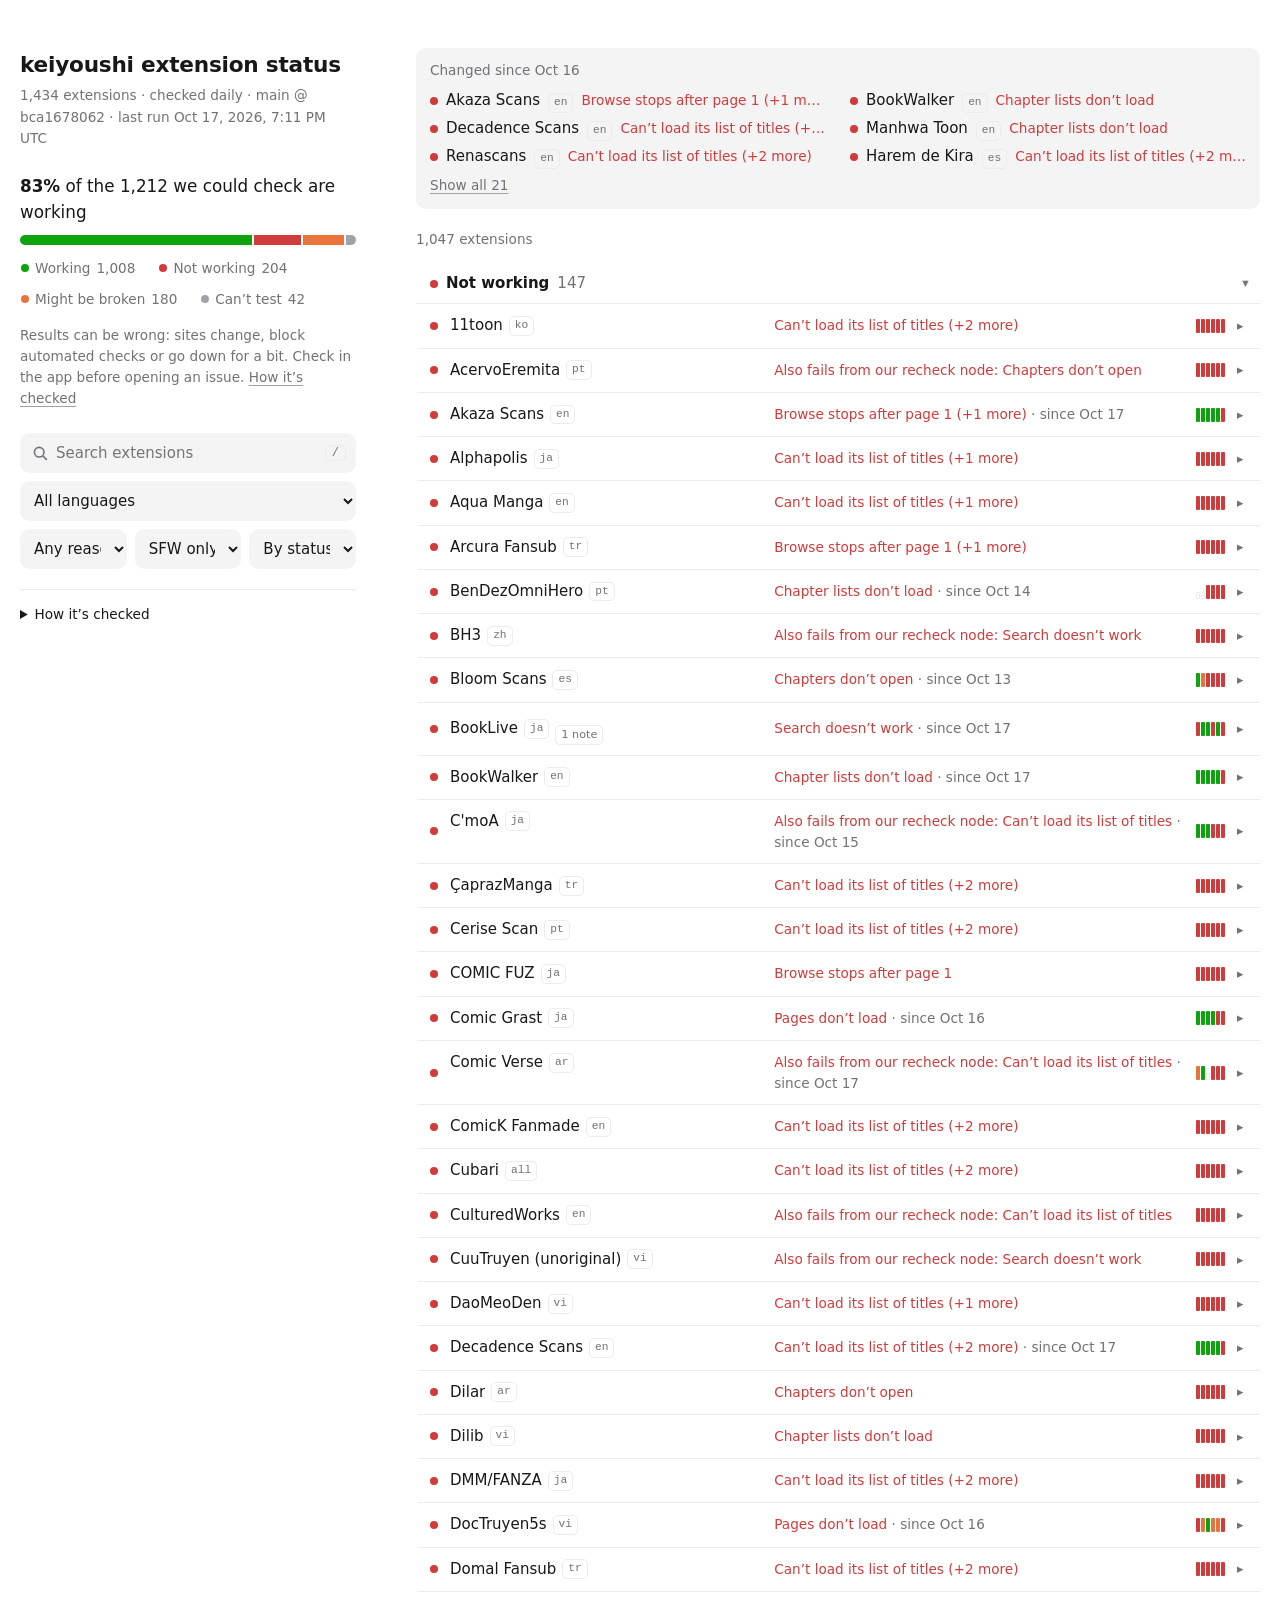
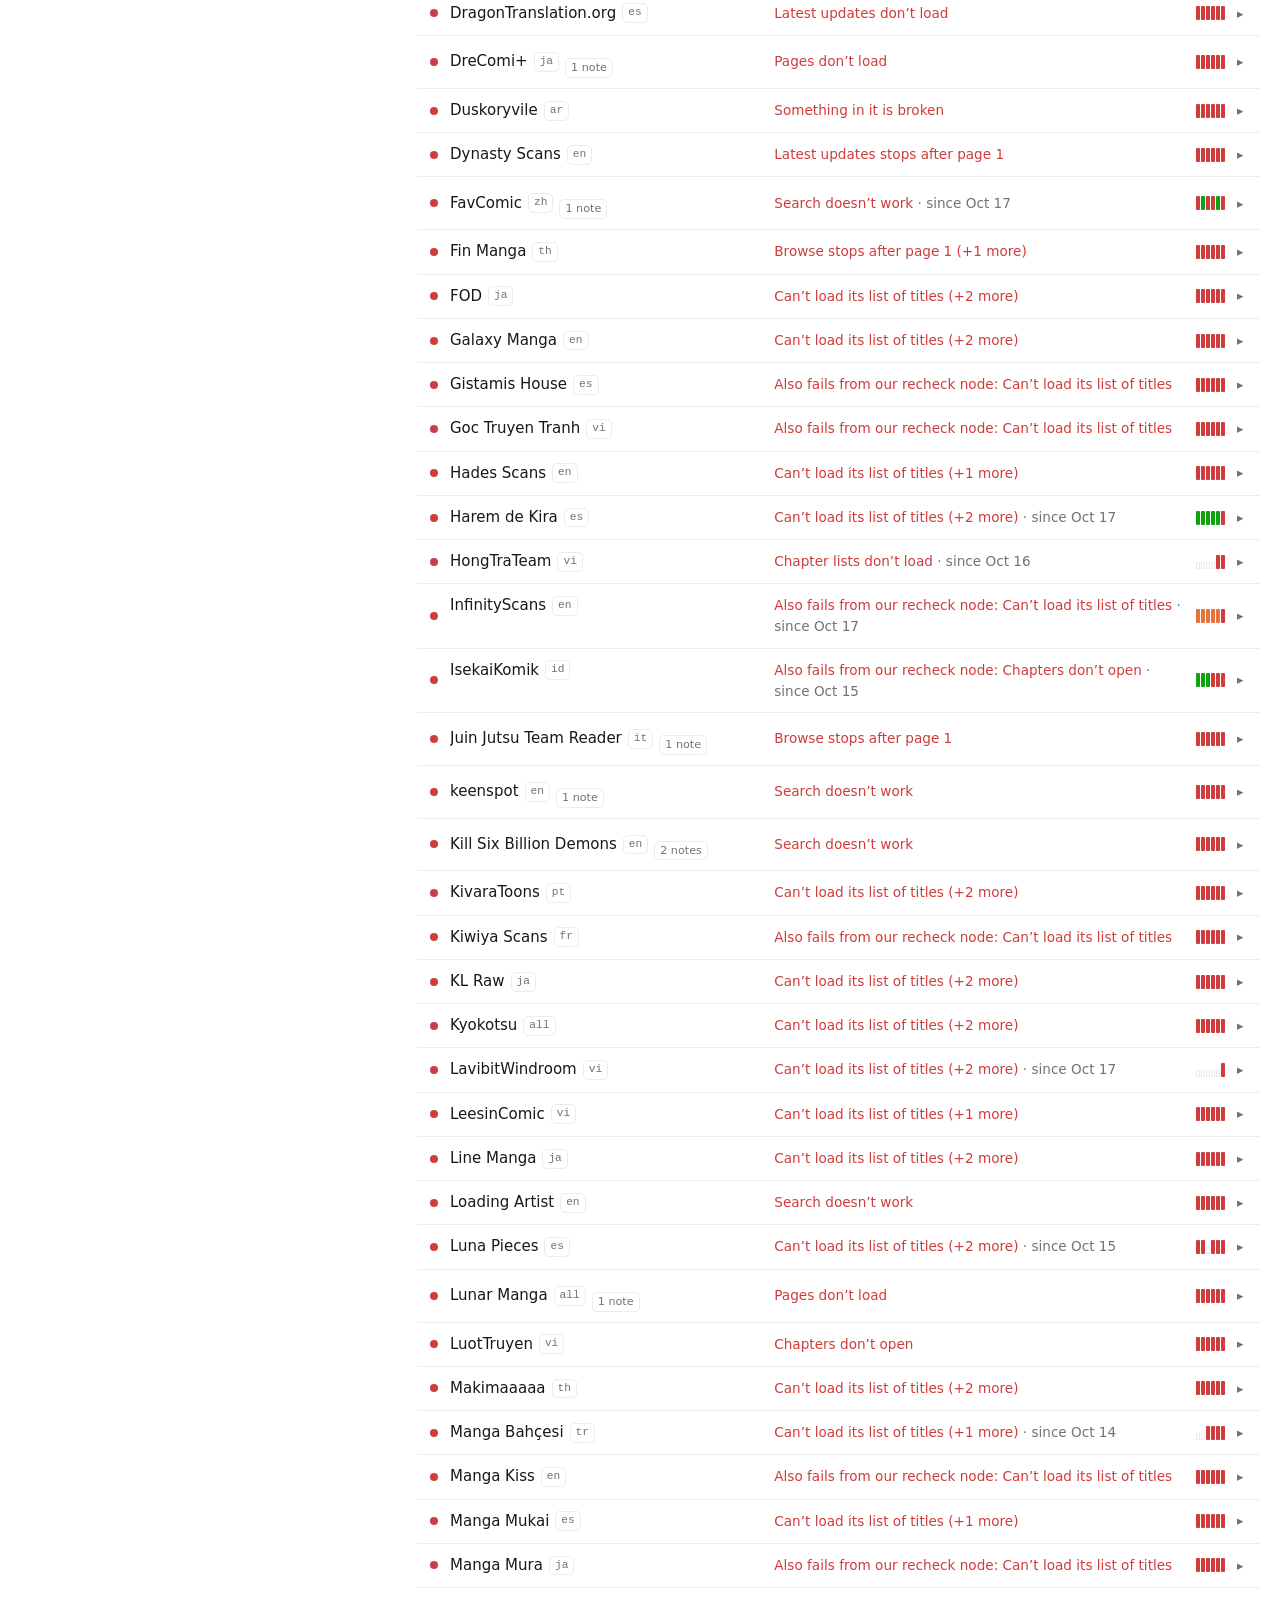
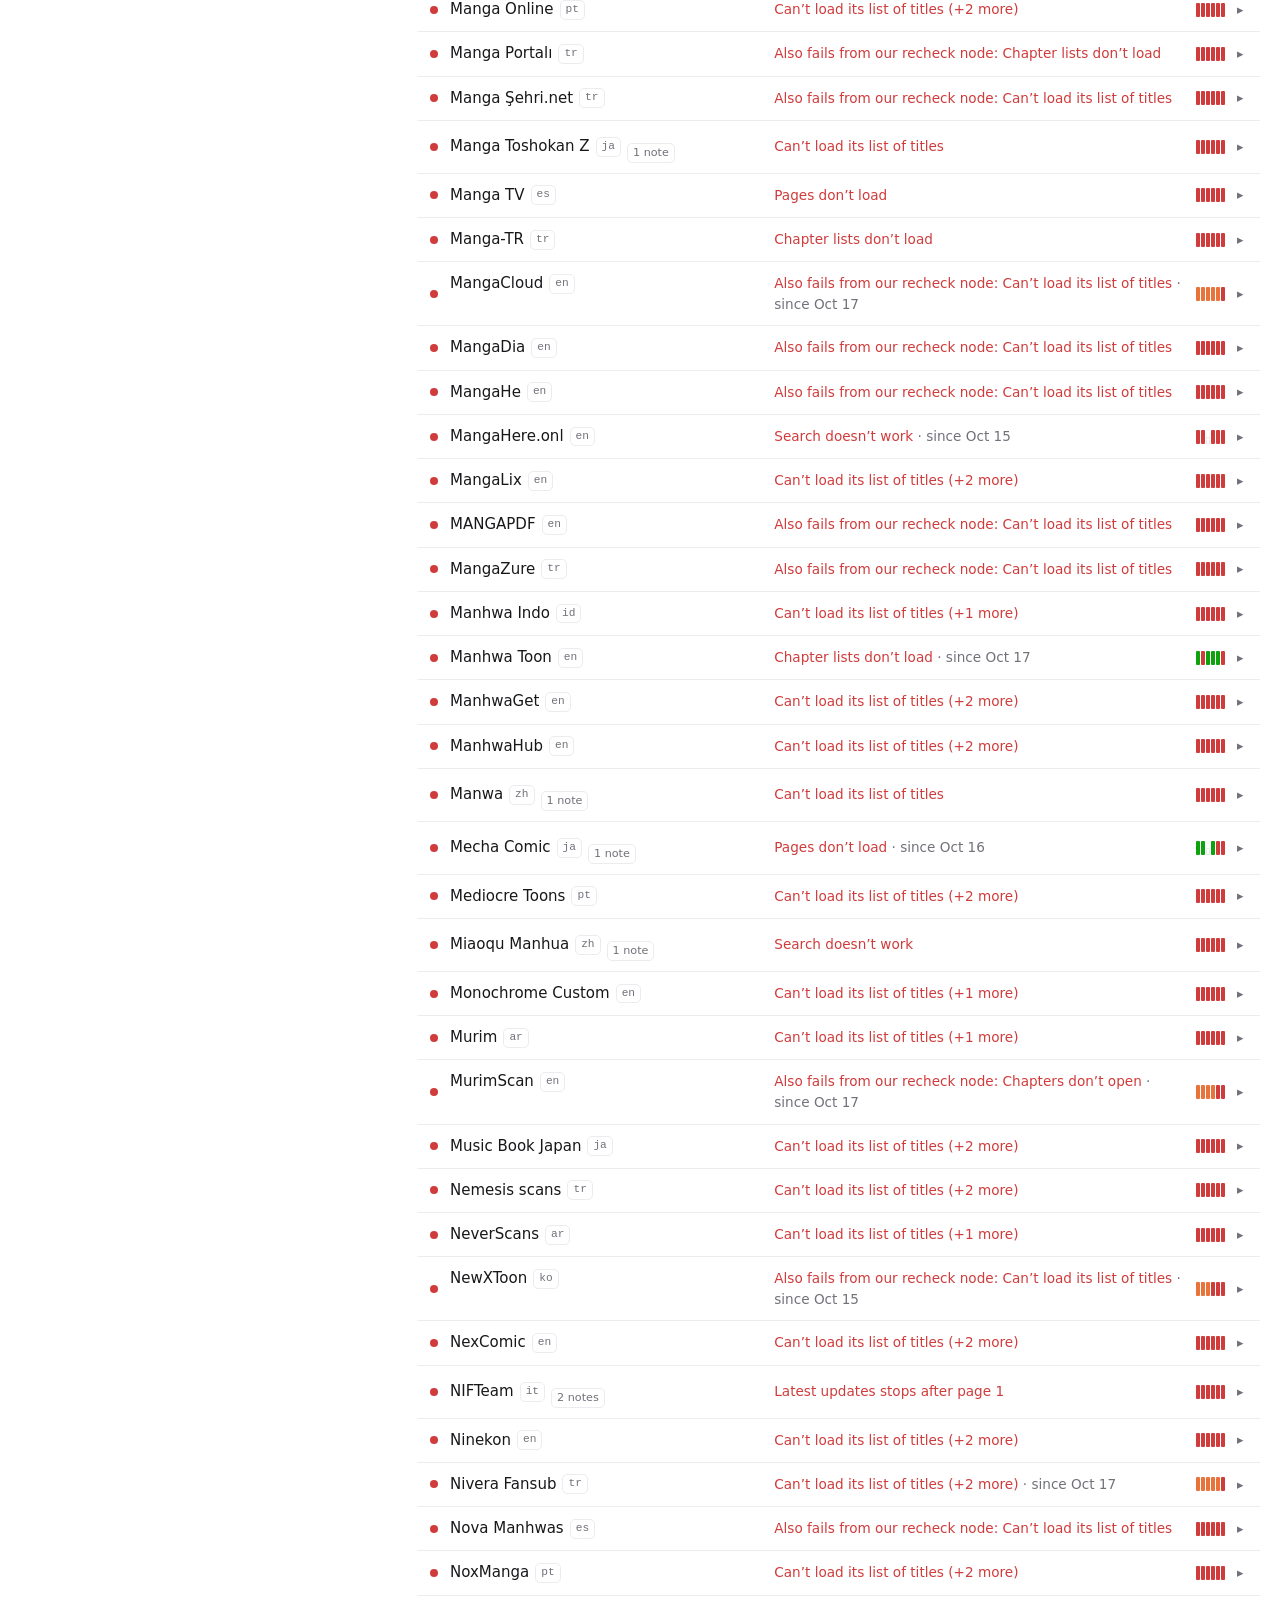
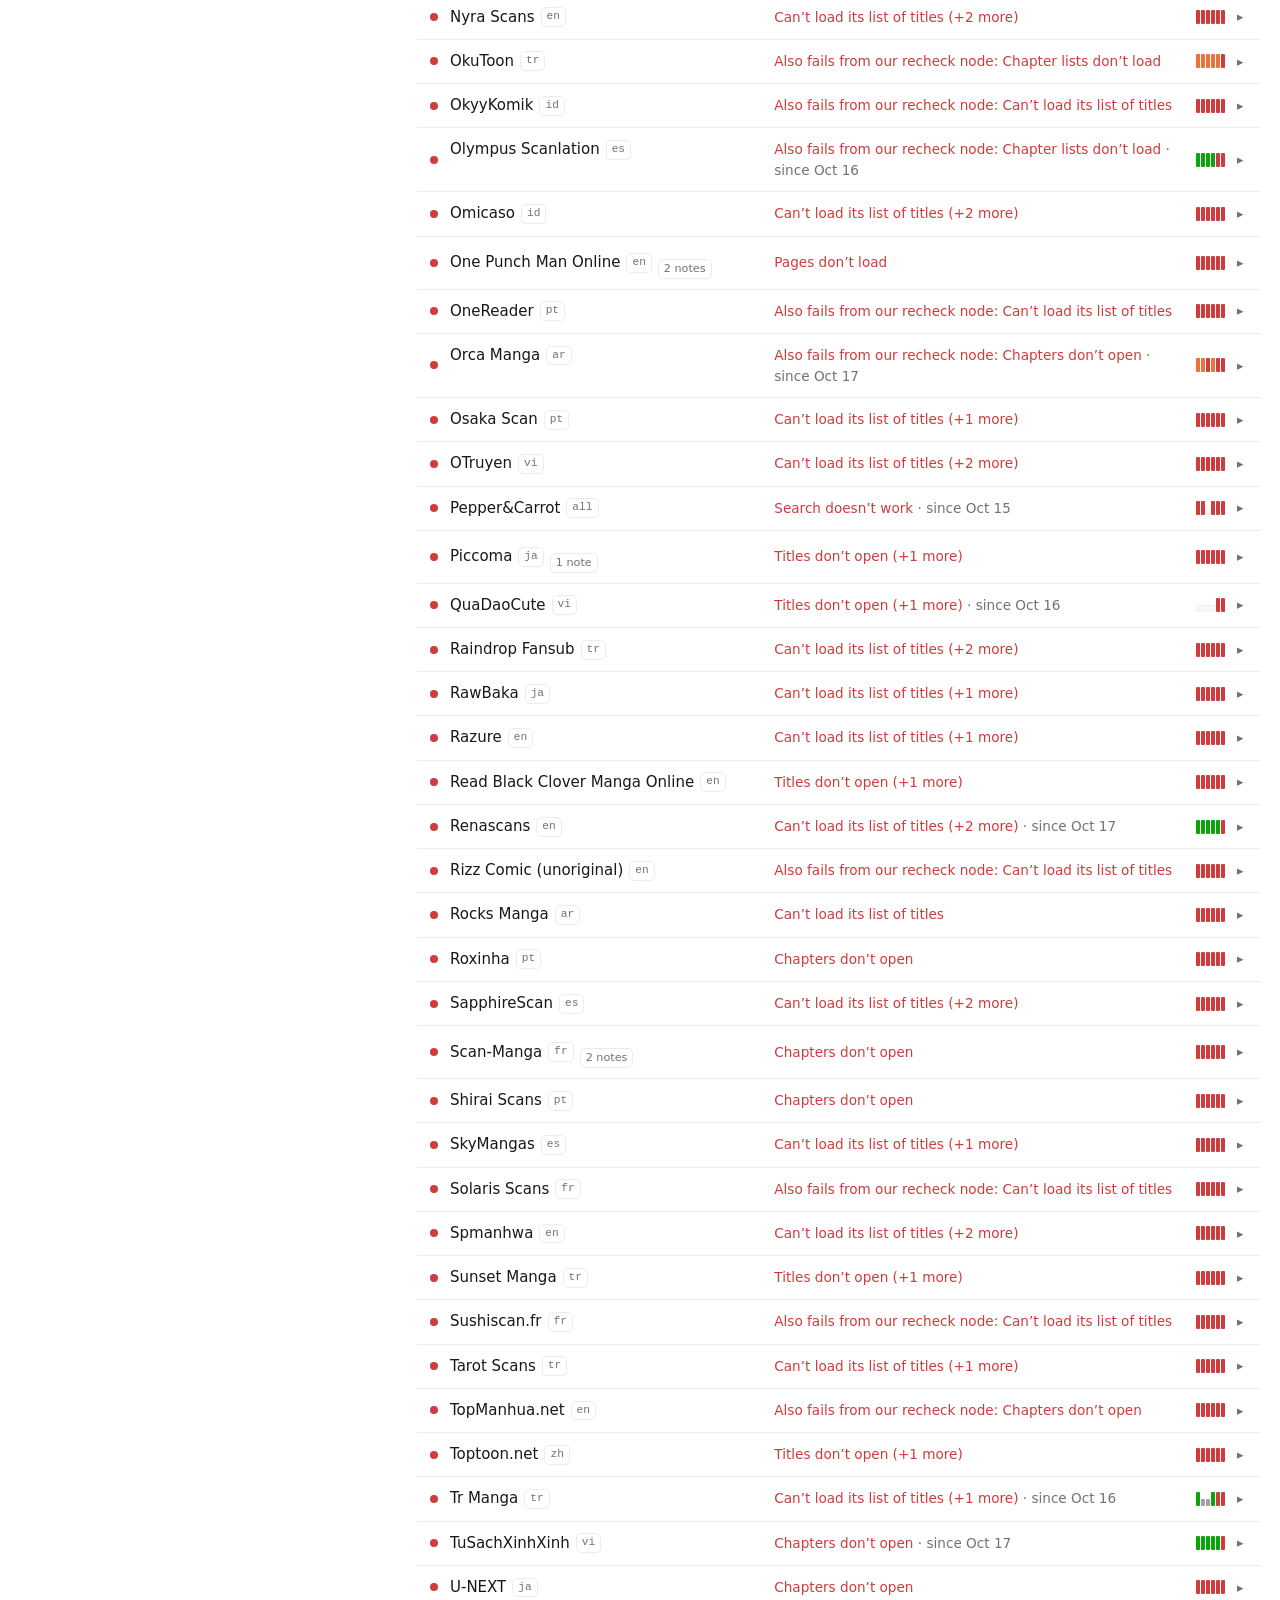
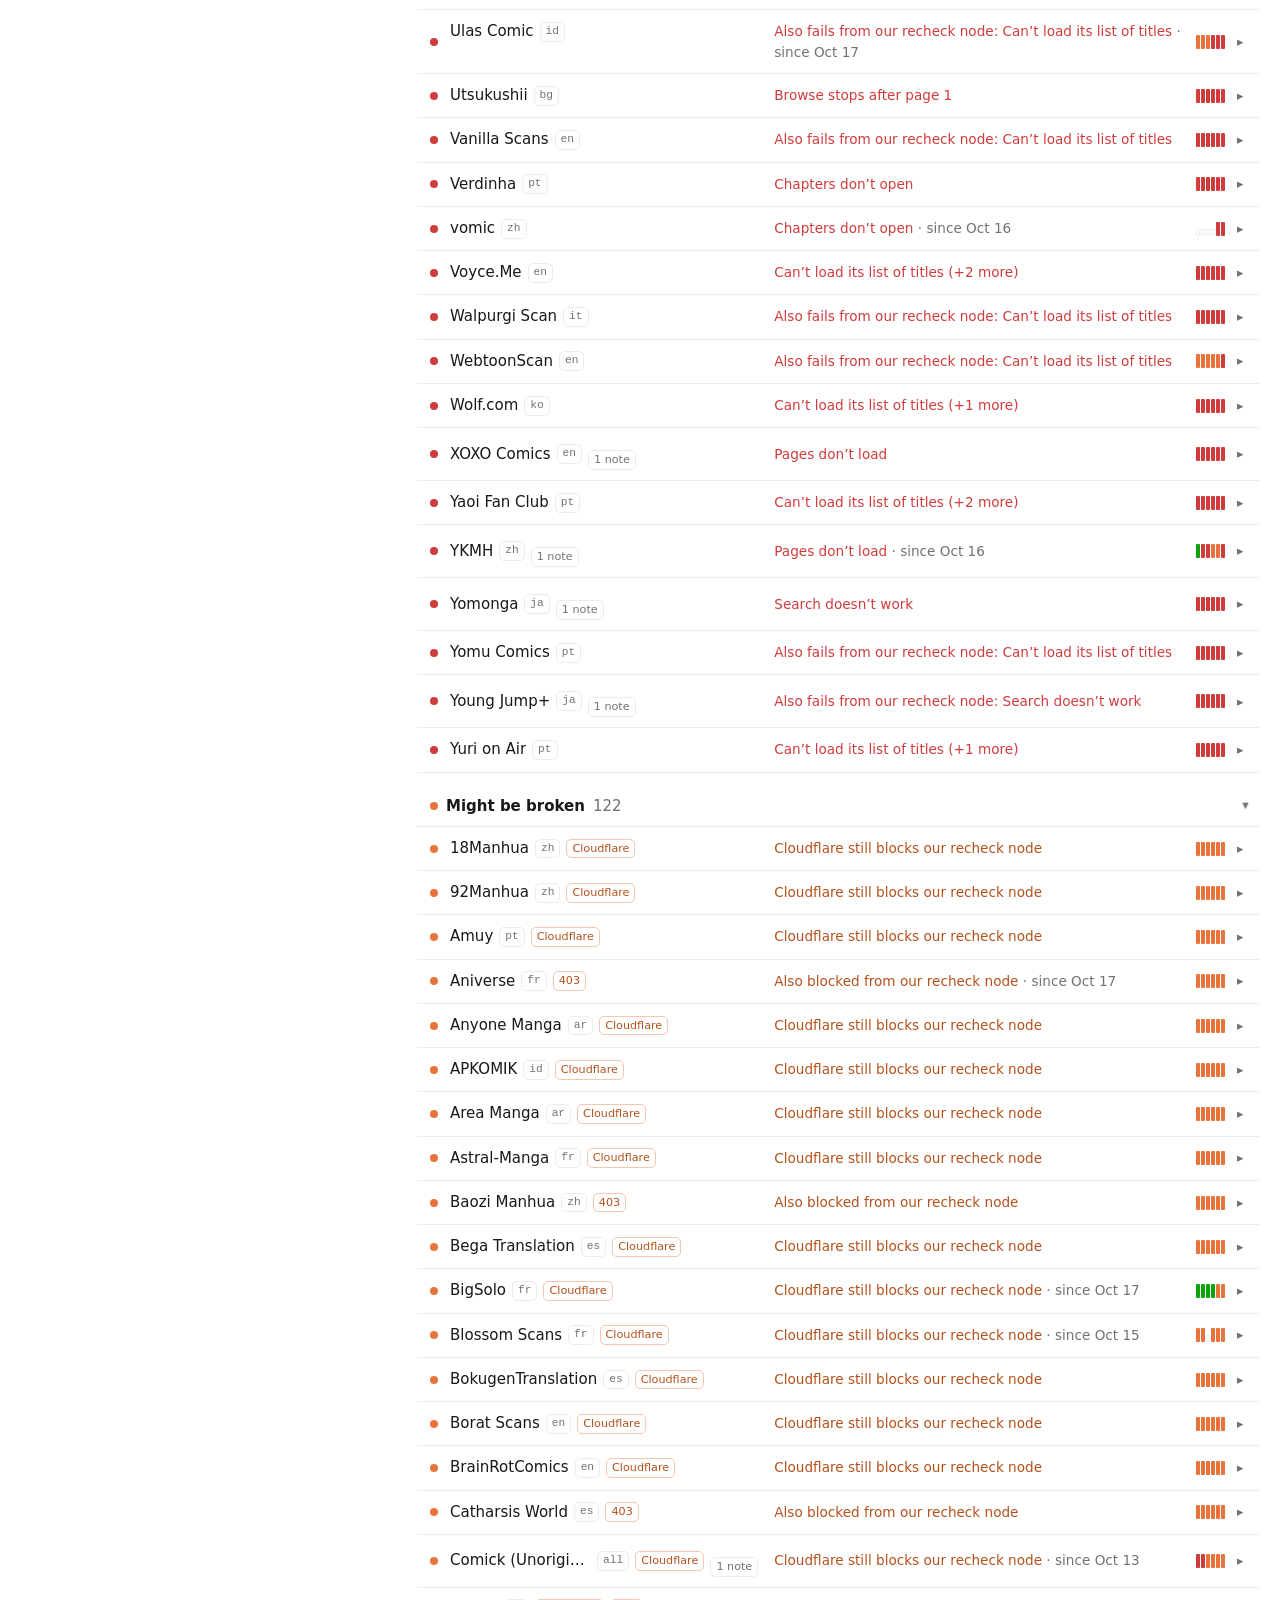
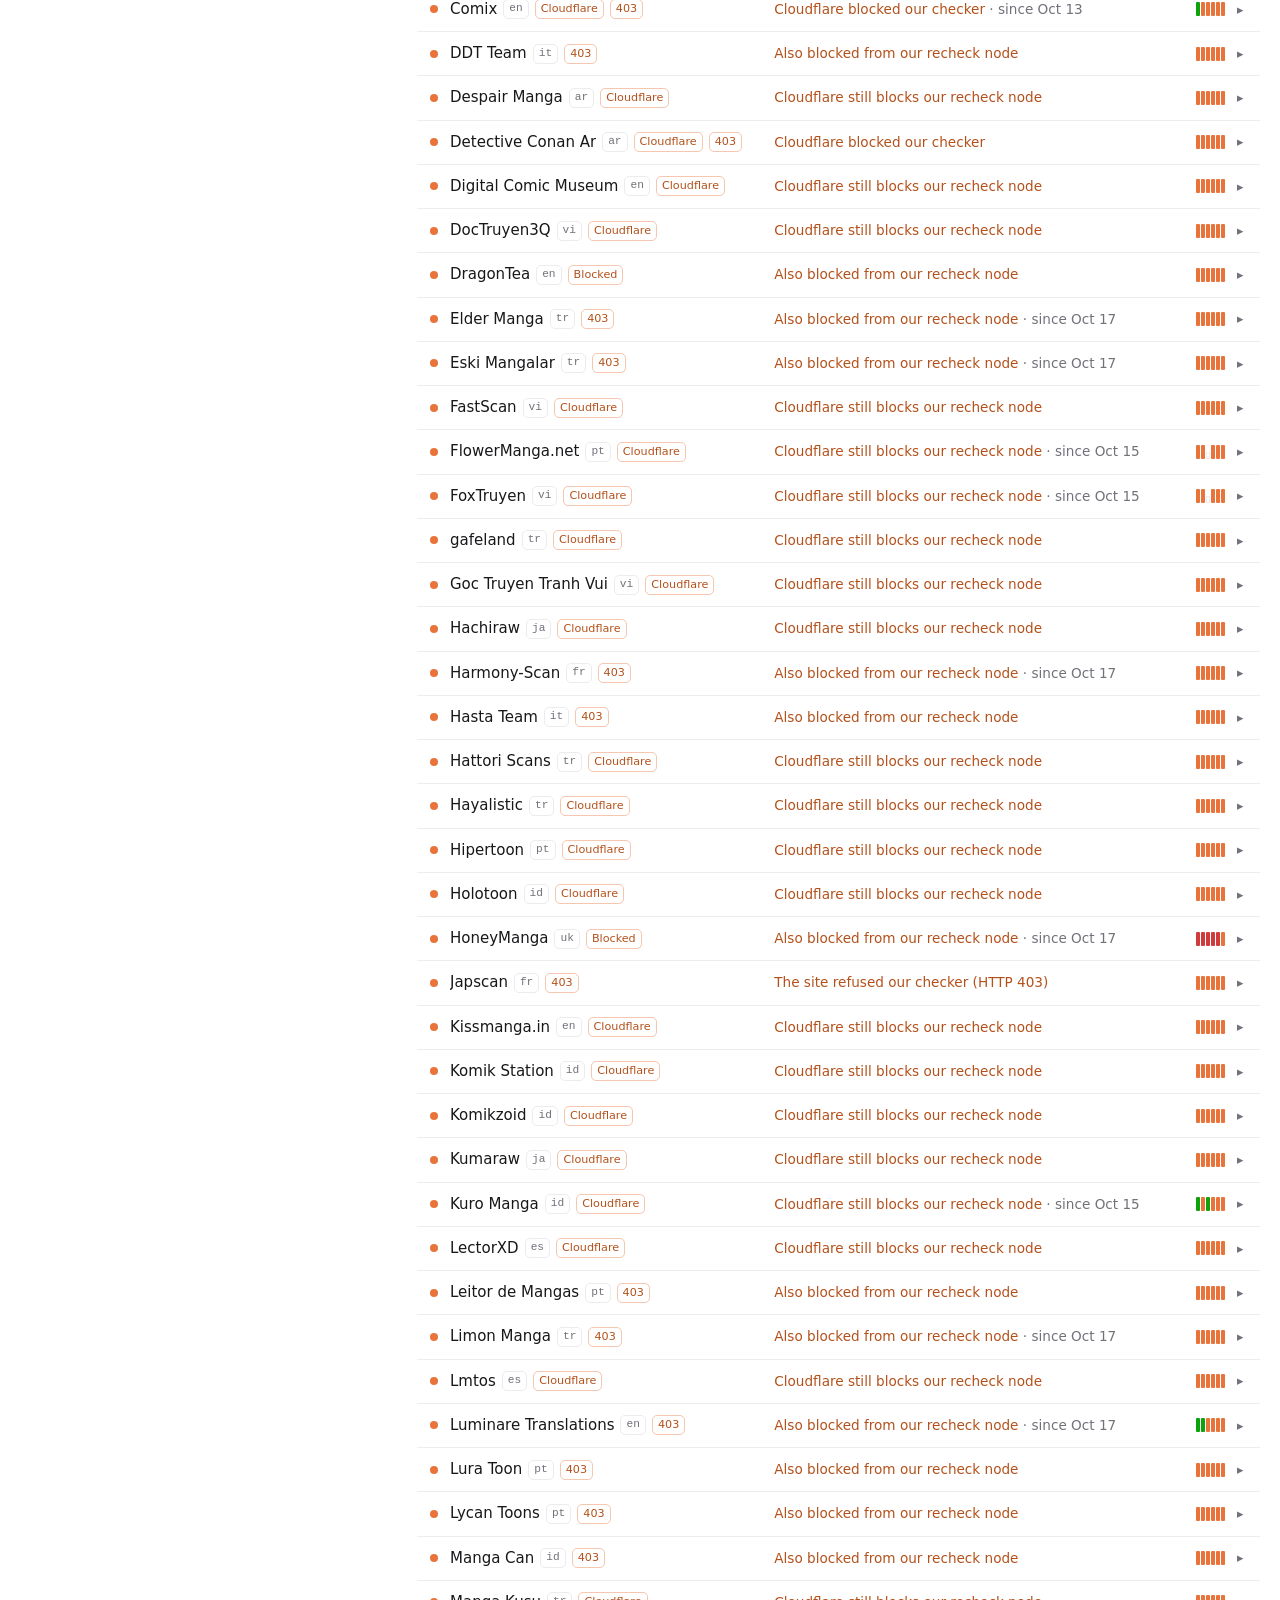
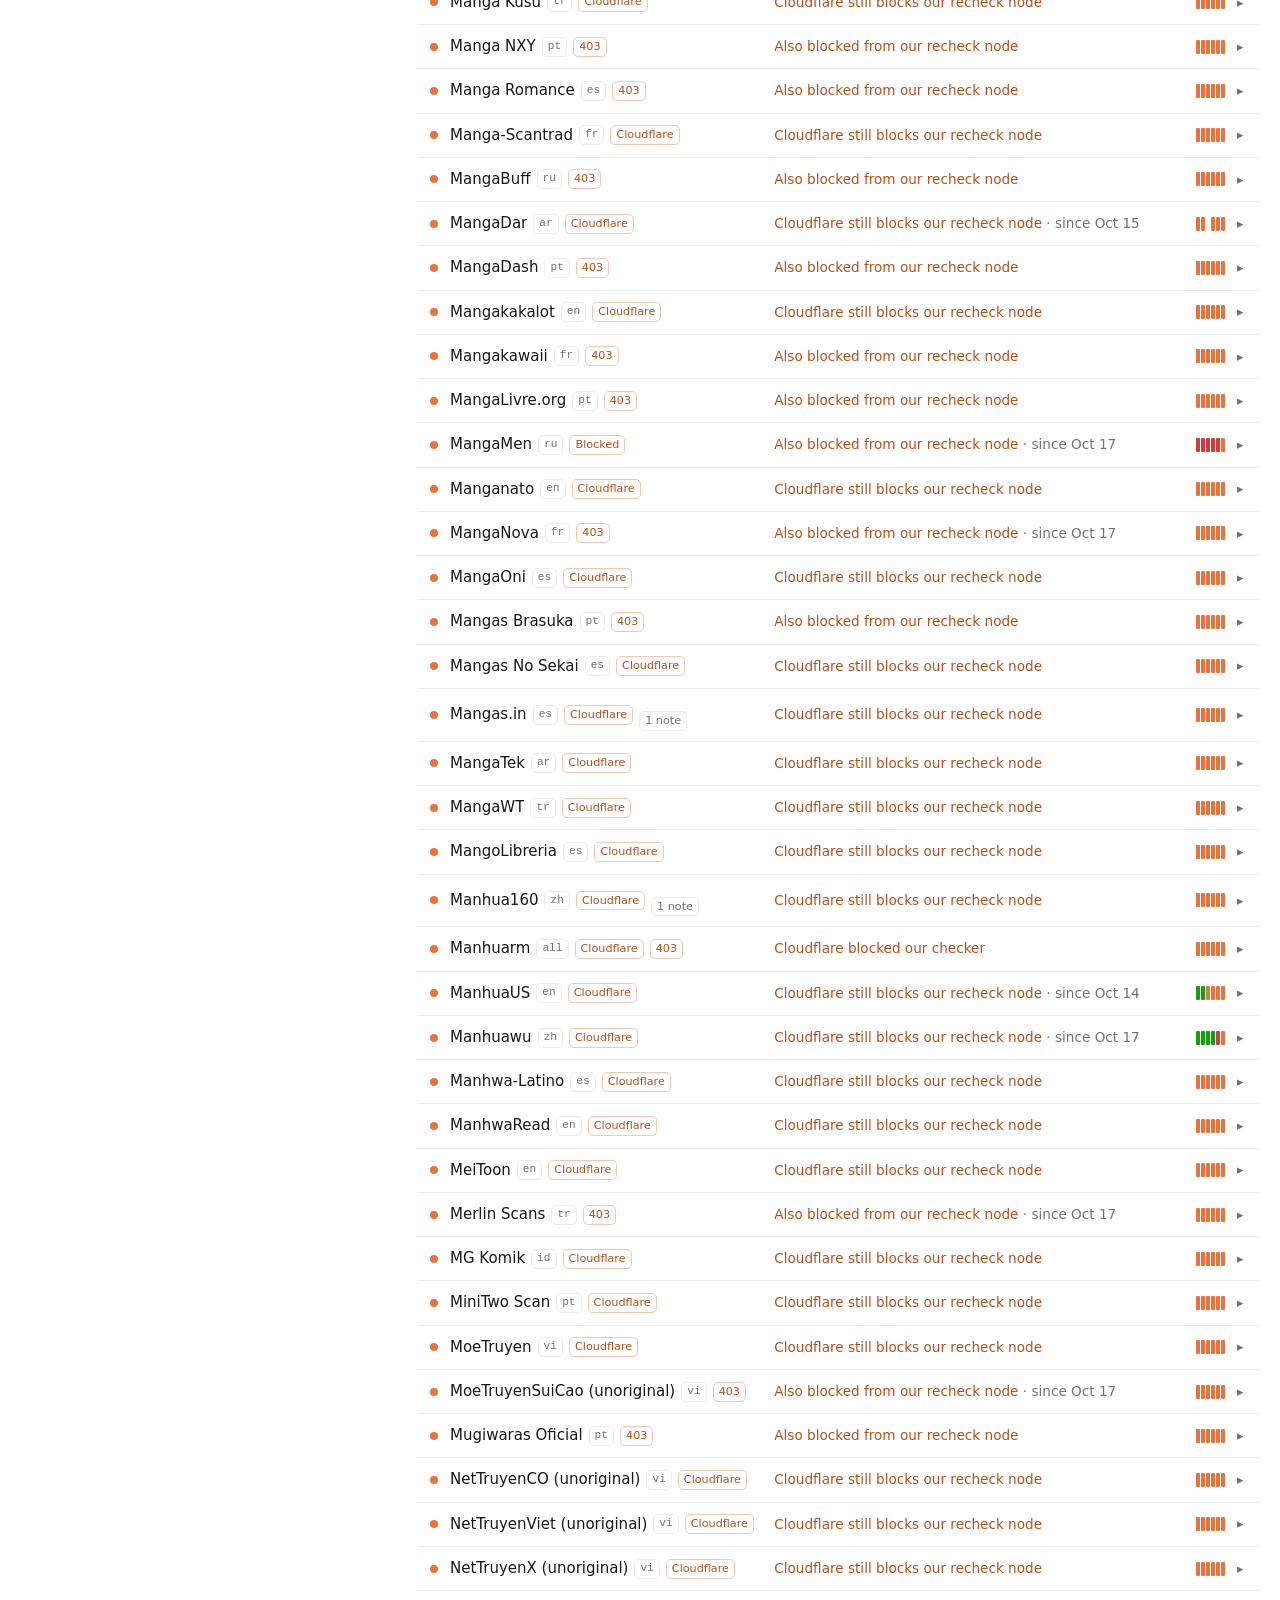
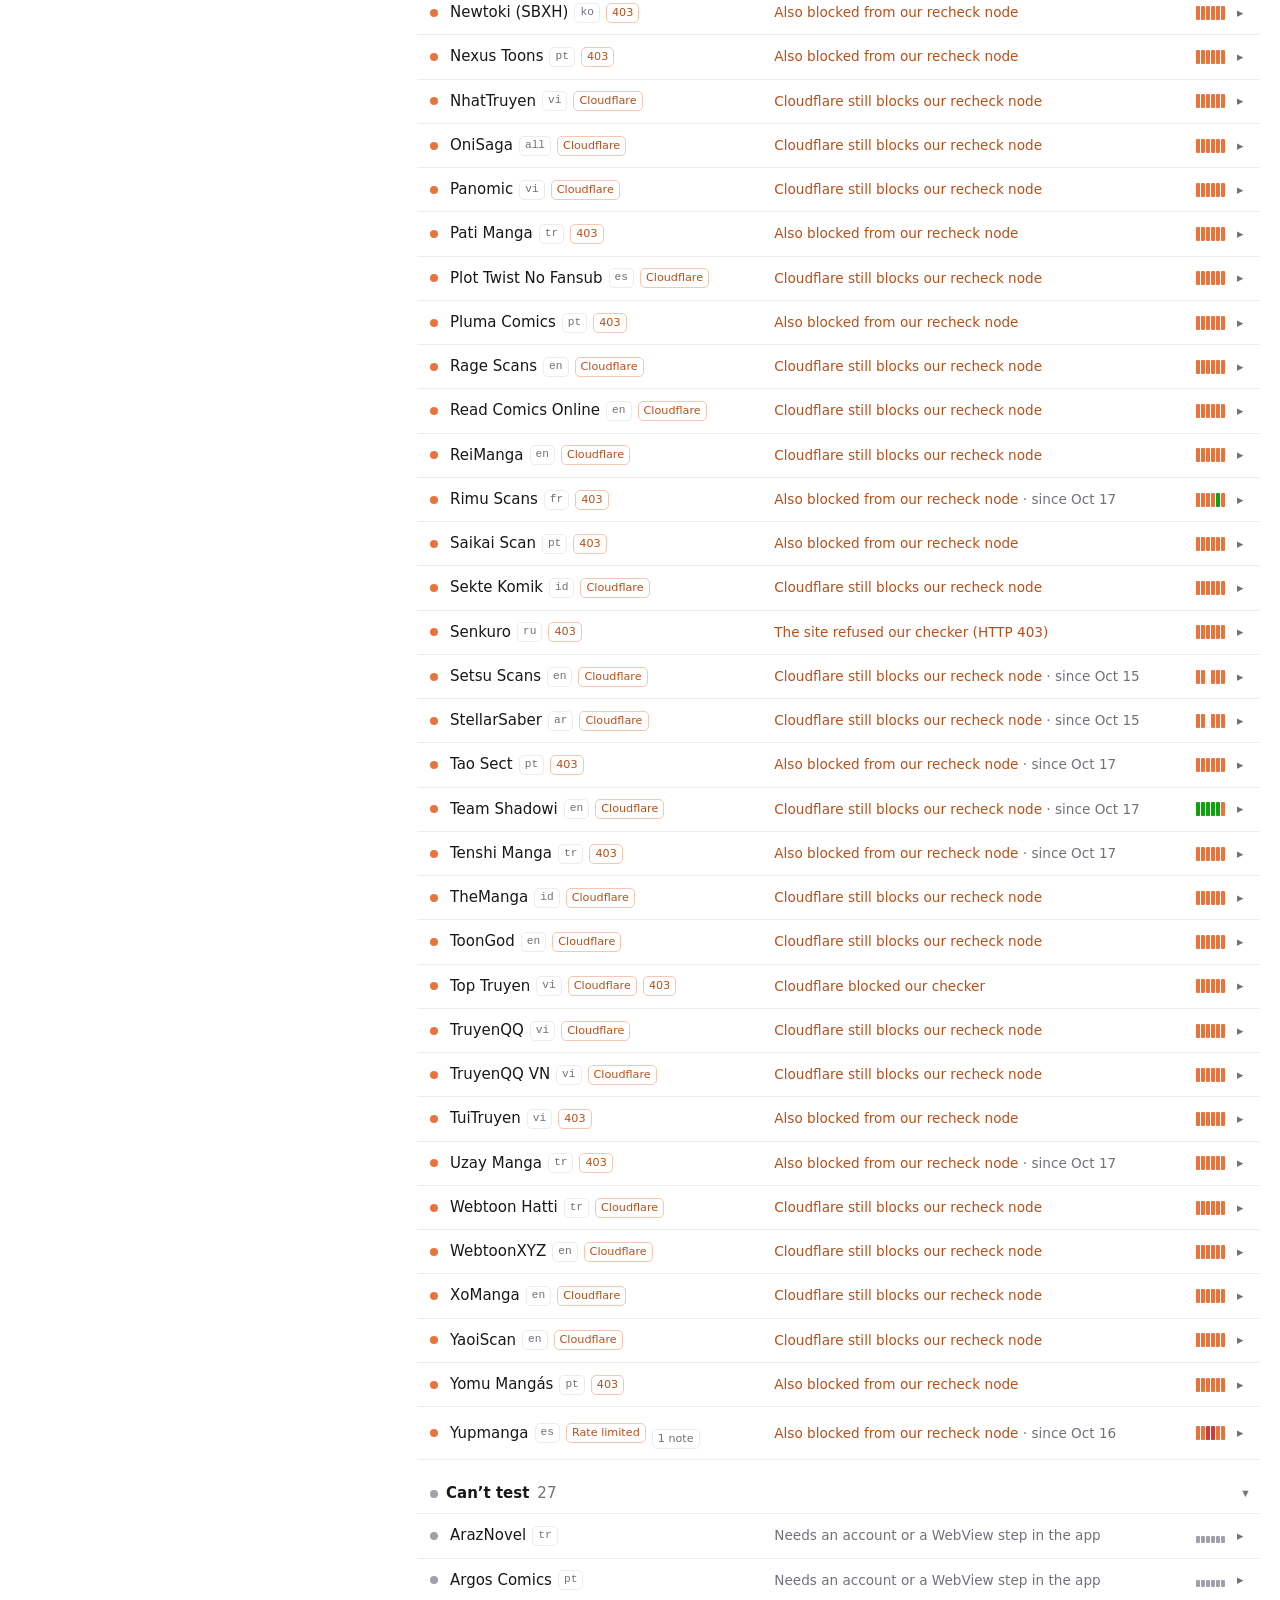
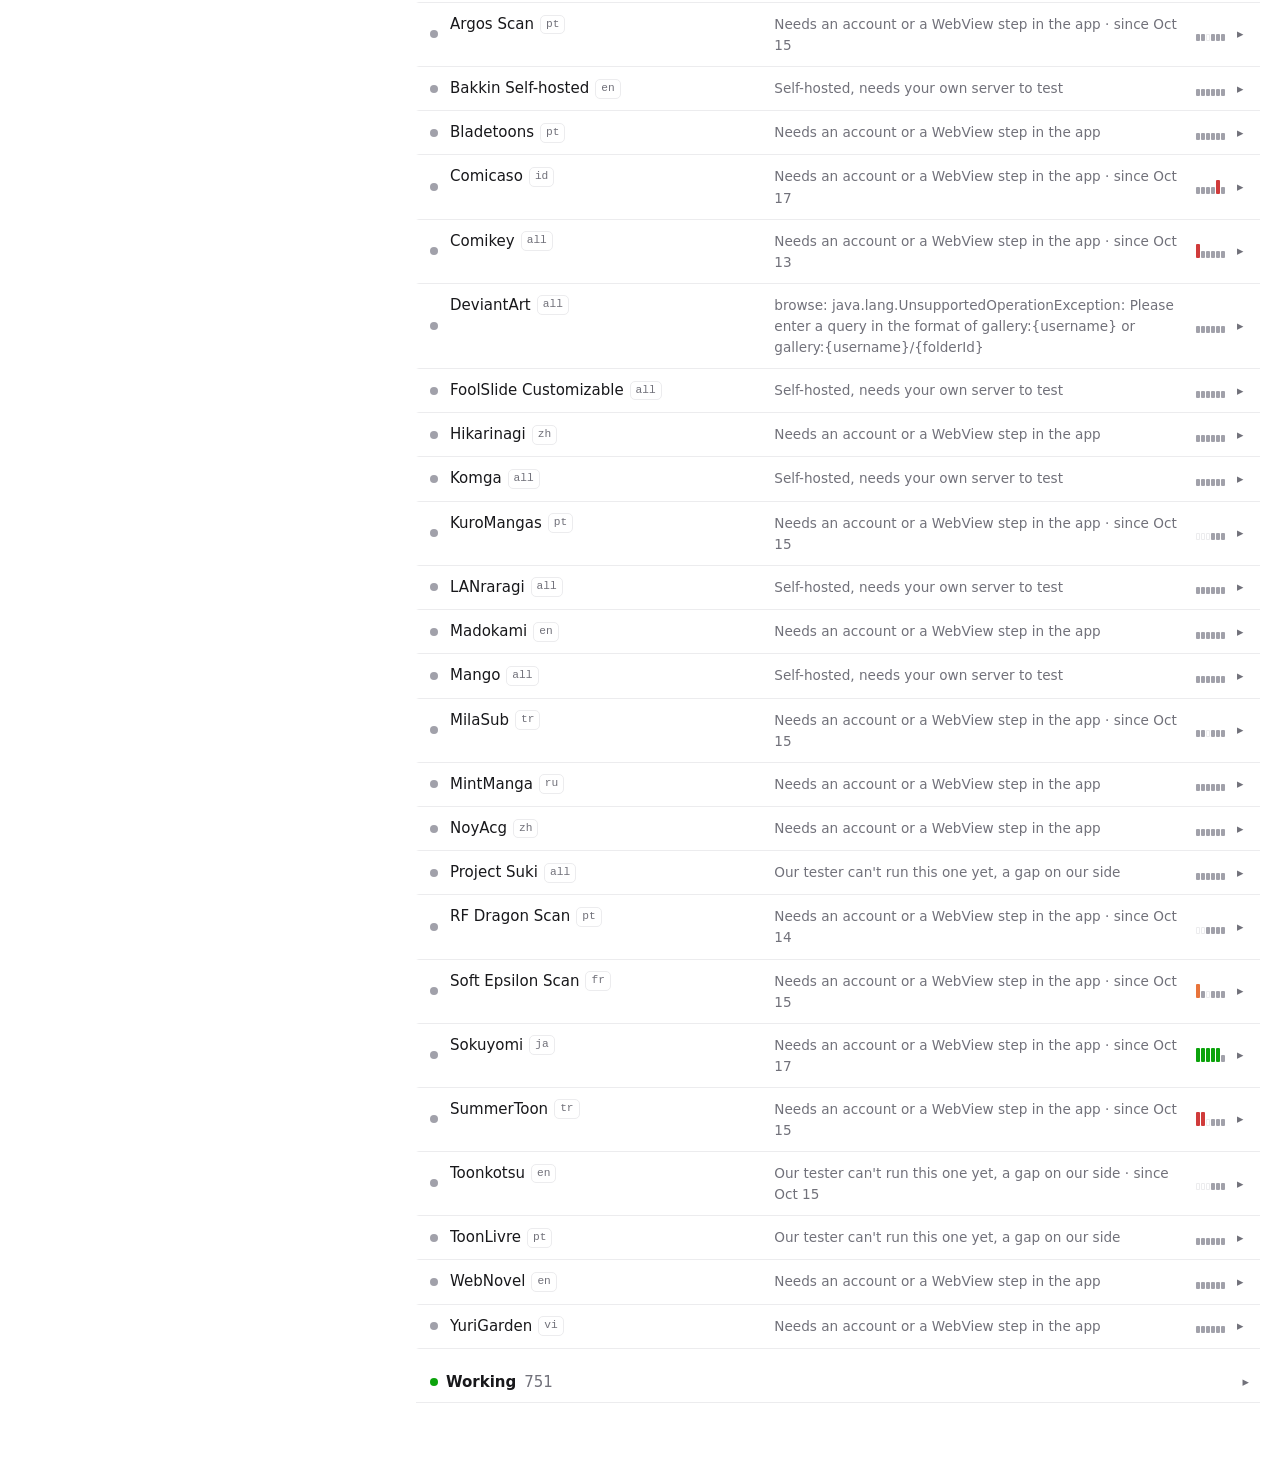
==== index.html @ 41523ec6 "deploy: 1000d567614b3910fd48241adda6c1e70c731f6a" ====
<!doctype html>
<html lang="en">
<head>
<meta charset="utf-8">
<meta name="viewport" content="width=device-width, initial-scale=1">
<meta name="color-scheme" content="light dark">
<meta name="theme-color" content="#ffffff" media="(prefers-color-scheme: light)">
<meta name="theme-color" content="#101012" media="(prefers-color-scheme: dark)">
<meta name="description" content="Daily status of every keiyoushi 1.6 extension">
<title>keiyoushi extension status</title>
<link rel="stylesheet" href="style.css?v=74e45a8141">
</head>
<body>
<main>
<aside class="side">
  <header>
    <h1>keiyoushi extension status</h1>
    <p class="muted small" id="meta">Loading…</p>
  </header>

  <section class="summary" aria-label="Summary">
    <div class="sbar" id="sbar" aria-hidden="true"></div>
    <div class="legend" id="legend" role="group" aria-label="Filter by status"></div>
    <div class="progress small muted" id="progress" hidden>
      <span id="progress-text"></span>
      <span class="ptrack"><span class="pfill" id="pfill"></span></span>
    </div>
    <p class="note small">Results can be wrong: sites change, block automated checks or go down for a bit. Check in the
      app before opening an issue. <a href="#about">How it’s checked</a></p>
  </section>


  <div class="bar">
    <div class="search">
      <svg viewBox="0 0 20 20" aria-hidden="true"><circle cx="9" cy="9" r="6"/><path d="m14 14 4 4"/></svg>
      <input id="q" type="search" placeholder="Search extensions" aria-label="Search extensions" autocomplete="off" spellcheck="false">
      <kbd>/</kbd>
    </div>
    <select id="lang" aria-label="Language"><option value="">All languages</option></select>
    <select id="tag" aria-label="Why it was turned away" hidden><option value="">Any reason</option></select>
    <select id="content" aria-label="Content">
      <option value="">SFW only</option>
      <option value="all">All content</option>
      <option value="nsfw">NSFW only</option>
    </select>
    <select id="sort" aria-label="Sort">
      <option value="">By status</option>
      <option value="name">By name</option>
      <option value="recent">Recently changed</option>
    </select>
  </div>

  <details class="about small" id="about">
    <summary>How it’s checked</summary>
    <p>Each extension runs on a JVM harness, no phone. It loads popular, opens a manga and its chapter
      list, loads the newest chapter, then downloads and decodes two pages through the extension’s own
      client. Anything that fails gets one retry before it counts.</p>
    <p><b>Partly working</b> means you can still read, but something else (search, latest updates) fails.
      <b>Might be broken</b> means the site turned our checker away (Cloudflare, a 403, rate limiting), so
      it could be the site blocking automated checks or the extension itself. The tag says which. The app
      gets past most Cloudflare checks, so check there.
      <b>Can’t test</b> means we couldn’t get a result at all, like a self-hosted source or one that needs an account.</p>
    <p><b>Not checked yet</b> means today’s run hasn’t reached it; the last result is shown instead.
      <b>Not supported</b> means the extension still uses the older 1.4 extension API, which this checker doesn’t run.</p>
    <p><b>Notes</b> are things worth knowing that don’t stop reading, like a source repeating titles in its
      lists or only some titles opening. Before an extension counts as not working, up to three titles get
      a try, and every failure is checked once more at the end of the run.</p>
    <p>Some of the checks (page 2 of lists, placeholder images) come from
      <a href="https://github.com/vetleledaal/keiyoushi-status">vetleledaal’s keiyoushi-status</a>.</p>
    <p>The small bars on each row are the last two weeks of runs, newest on the right. This runs off main,
      so it can be ahead of what’s published. Not affiliated with keiyoushi.</p>
  </details>
</aside>

<div class="content">
  <section class="changes" id="changes" hidden>
    <h2 class="small" id="changes-title">Changed since the last run</h2>
    <ul class="clist" id="clist"></ul>
    <button type="button" class="linkish small" id="cmore" hidden></button>
  </section>

  <p class="muted small" id="count" aria-live="polite"></p>
  <p class="hidden-hint small" id="hidden-hint" hidden></p>
  <div id="groups"></div>
  <p class="empty muted" id="empty" hidden></p>

</div>
</main>
<script src="app.js?v=7d5e33aba5"></script>
</body>
</html>
---- style.css ----
:root {
  color-scheme: light dark;
  --bg: #ffffff; --fg: #18181b; --muted: #71717a; --line: #ececee; --soft: #f4f4f5; --focus: #a1a1aa;
  --pass: #0ca30c; --partial: #fab219; --partial-text: #8a5a00; --fail: #d03b3b; --maybe: #e8743b; --maybe-text: #b4511b; --untestable: #a1a1aa; --pending: #d4d4d8;
}
@media (prefers-color-scheme: dark) {
  :root {
    --bg: #101012; --fg: #ececee; --muted: #8b8b94; --line: #222226; --soft: #1a1a1d; --focus: #52525b;
    --pass: #0ca30c; --partial: #fab219; --partial-text: #fab219; --fail: #d03b3b; --maybe: #e8743b; --maybe-text: #f08a4b; --untestable: #71717a; --pending: #3f3f46;
  }
}
* { box-sizing: border-box; }
html { background: var(--bg); color: var(--fg); -webkit-tap-highlight-color: transparent; }
body { margin: 0; font: 15px/1.55 ui-sans-serif, system-ui, -apple-system, "Segoe UI", sans-serif; -webkit-font-smoothing: antialiased; }
main { max-width: 800px; margin: 0 auto; padding: 56px 20px 80px; }
h1 { font-size: 1.35rem; font-weight: 600; letter-spacing: -.01em; margin: 0 0 4px; }
h2 { font-weight: 600; margin: 0 0 8px; }
p { margin: 0 0 4px; }
a { color: inherit; text-underline-offset: 3px; text-decoration-color: var(--focus); }
.muted { color: var(--muted); }
.small { font-size: .85rem; }
.vh { position: absolute; width: 1px; height: 1px; overflow: hidden; clip-path: inset(50%); white-space: nowrap; }
button:focus-visible, a:focus-visible, summary:focus-visible, .hbar:focus-visible { outline: 2px solid var(--focus); outline-offset: 2px; }

/* Status dots, shared by every part of the page */
.dot { width: 8px; height: 8px; border-radius: 50%; display: inline-block; flex: none; }
.dot.pass { background: var(--pass); } .dot.partial { background: var(--partial); } .dot.fail { background: var(--fail); } .dot.maybe { background: var(--maybe); }
.dot.untestable { background: var(--untestable); }
.dot.unsupported, .dot.skip { background: transparent; box-shadow: inset 0 0 0 1.5px var(--untestable); }
.dot.pending { background: transparent; border: 1.5px dashed var(--untestable); }

/* Summary */
.summary { margin-top: 28px; }
.headline { font-size: 1.05rem; margin-bottom: 10px; }
.headline b { font-weight: 600; font-variant-numeric: tabular-nums; }
.sbar { display: flex; gap: 2px; height: 10px; border-radius: 99px; overflow: hidden; }
.seg { flex: 0 1 0; min-width: 4px; cursor: pointer; transition: opacity .15s; }
.seg.pass { background: var(--pass); } .seg.partial { background: var(--partial); } .seg.fail { background: var(--fail); } .seg.maybe { background: var(--maybe); }
.seg.untestable { background: var(--untestable); }
.seg.unsupported { background: transparent; box-shadow: inset 0 0 0 1.5px var(--untestable); }
.seg.pending { background: repeating-linear-gradient(-45deg, var(--pending) 0 3px, transparent 3px 6px); box-shadow: inset 0 0 0 1px var(--pending); }
.seg.dim { opacity: .25; }
.seg[hidden] { display: none; }
.legend { display: flex; flex-wrap: wrap; gap: 4px 6px; margin: 10px 0 0 -8px; }
.legend button { font: inherit; font-size: .85rem; color: var(--muted); background: none; border: 1px solid transparent;
  border-radius: 99px; padding: 2px 8px; display: inline-flex; align-items: center; gap: 6px; cursor: pointer;
  transition: color .15s, border-color .15s, background .15s; }
.legend button:hover { color: var(--fg); background: var(--soft); }
.legend button[aria-pressed="true"] { color: var(--fg); border-color: var(--fg); }
.legend button[hidden] { display: none; }
.n { font-variant-numeric: tabular-nums; color: var(--muted); }
.legend button[aria-pressed="true"] .n { color: var(--fg); }
.progress[hidden] { display: none; }
.progress { display: flex; align-items: center; gap: 10px; margin-top: 12px; }
#progress-text { white-space: nowrap; }
.ptrack { flex: 1 1 auto; max-width: 160px; height: 4px; border-radius: 99px; background: var(--line); overflow: hidden; }
.pfill { display: block; height: 100%; background: var(--focus); }
.note { margin-top: 12px; color: var(--muted); }

/* What changed since the last run */
.changes { margin-top: 28px; padding: 12px 14px; background: var(--soft); border-radius: 10px; }
.changes h2 { color: var(--muted); font-weight: 500; }
.clist { list-style: none; margin: 0; padding: 0; display: grid; gap: 4px; }
.clist li { display: flex; align-items: baseline; gap: 8px; min-width: 0; }
.clist .dot { align-self: center; }
.clist a { font-weight: 500; text-decoration: none; }
.clist a:hover { text-decoration: underline; }
.clist .issue { font-size: .85rem; overflow: hidden; text-overflow: ellipsis; white-space: nowrap; min-width: 0; }
.linkish { font: inherit; font-size: .85rem; color: var(--muted); background: none; border: 0; padding: 0; margin-top: 6px; cursor: pointer;
  text-decoration: underline; text-underline-offset: 3px; text-decoration-color: var(--focus); }
.linkish:hover { color: var(--fg); }

.tag { font: .7rem/1.6 ui-monospace, SFMono-Regular, Menlo, monospace; color: var(--muted); border: 1px solid var(--line);
  border-radius: 5px; padding: 0 5px; white-space: nowrap; flex: none; }
.tag.note { font-family: inherit; }
.nlist { margin: 6px 0 0 16px; padding: 0; color: var(--muted); }
.nlist li { margin: 2px 0; }
.tag.block { font-family: inherit; color: var(--maybe-text); border-color: color-mix(in srgb, var(--maybe) 40%, transparent); }
.tag.nsfw { color: var(--fail); border-color: color-mix(in srgb, var(--fail) 35%, transparent); }

/* Filters */
.bar { display: flex; gap: 8px; margin: 32px 0 12px; }
.search { position: relative; flex: 1; }
.search svg { position: absolute; left: 12px; top: 50%; width: 16px; height: 16px; transform: translateY(-50%);
  fill: none; stroke: var(--muted); stroke-width: 2; stroke-linecap: round; pointer-events: none; }
.search kbd { position: absolute; right: 10px; top: 50%; transform: translateY(-50%); font: .75rem ui-monospace, monospace;
  color: var(--muted); border: 1px solid var(--line); border-radius: 5px; padding: 0 6px; pointer-events: none; }
.search input:focus ~ kbd, .search input:not(:placeholder-shown) ~ kbd { display: none; }
input[type="search"], select { font: inherit; color: var(--fg); background: var(--soft); border: 0; border-radius: 10px;
  height: 40px; outline: none; transition: background .15s; }
input[type="search"] { width: 100%; padding: 0 40px 0 36px; }
input::-webkit-search-cancel-button { display: none; }
select { padding: 0 10px; max-width: 24%; }
input[type="search"]:focus, select:focus { background: var(--line); }
.hidden-hint { margin: -2px 0 10px; color: var(--muted); }
.hidden-hint a { color: var(--fg); }

/* Status groups */
.group { margin-top: 14px; }
.group[hidden], .list[hidden] { display: none; }
.ghead { font: inherit; font-weight: 600; color: var(--fg); background: none; border: 0; border-bottom: 1px solid var(--line);
  width: 100%; display: flex; align-items: center; gap: 8px; padding: 8px 11px 8px 14px; cursor: pointer; text-align: left; }
.ghead .n { font-weight: 400; }
.ghead .chev { margin-left: auto; }
.ghead:hover .chev { color: var(--fg); }
.chev { color: var(--muted); font-size: .8rem; flex: none; }
.chev::after { content: "▸"; display: inline-block; transition: transform .15s; }
.ghead[aria-expanded="true"] .chev::after, details[open] > .row .chev::after { transform: rotate(90deg); }

/* Rows */
.list { list-style: none; margin: 0; padding: 0; }
.list.flat { border-top: 1px solid var(--line); margin-top: 6px; }
.item { border-bottom: 1px solid var(--line); scroll-margin-top: 80px; border-left: 3px solid transparent;
  transition: background .3s, border-color .3s; }
.row { list-style: none; display: grid; grid-template-columns: 8px minmax(0, 1fr) auto 12px; gap: 12px; align-items: center;
  padding: 10px 11px; cursor: pointer; border-radius: 6px; }
.row::-webkit-details-marker { display: none; }
.row:hover { background: var(--soft); }
.main { min-width: 0; display: flex; flex-direction: column; }
.top { display: flex; align-items: center; gap: 6px; min-width: 0; }
.name { font-weight: 500; overflow: hidden; text-overflow: ellipsis; white-space: nowrap; }
.issue { font-size: .85rem; color: var(--muted); }
.issue.fail { color: var(--fail); }
.issue.partial { color: var(--partial-text); }
.issue.maybe { color: var(--maybe-text); }
.issue.pass { color: var(--pass); }
.since { color: var(--muted); }
.spark { display: flex; gap: 1px; align-items: flex-end; height: 14px; }
.sb { width: 4px; height: 100%; border-radius: 1px; }
.sb.pass { background: var(--pass); } .sb.partial { background: var(--partial); } .sb.fail { background: var(--fail); } .sb.maybe { background: var(--maybe); }
.sb.untestable { background: var(--untestable); height: 50%; }
.sb.unsupported, .sb.none { box-shadow: inset 0 0 0 1px var(--line); height: 50%; }

.item.linked { --tone: var(--untestable); border-left-color: var(--tone); border-radius: 0 8px 8px 0;
  background: color-mix(in srgb, var(--tone) 9%, var(--bg)); }
.item.linked.pass { --tone: var(--pass); } .item.linked.fail { --tone: var(--fail); } .item.linked.partial { --tone: var(--partial); } .item.linked.maybe { --tone: var(--maybe); }
.item.linked .panel { background: var(--bg); }
.item.flash { animation: flash 1.6s ease-out; }
@keyframes flash { 0%, 30% { box-shadow: 0 0 0 3px var(--focus); } 100% { box-shadow: 0 0 0 3px transparent; } }

/* Details */
.detail { padding: 0 11px 14px 31px; font-size: .85rem; display: grid; gap: 8px; }
.panel { margin: 0; padding: 10px 12px; background: var(--soft); border-radius: 8px; }
.stepper { display: flex; flex-wrap: wrap; align-items: center; gap: 4px 6px; }
.step { display: inline-flex; align-items: center; gap: 5px; padding: 2px 8px; border: 1px solid var(--line); border-radius: 99px; color: var(--muted); }
.step.pass { color: var(--fg); }
.step.maybe { color: var(--maybe-text); border-color: color-mix(in srgb, var(--maybe) 45%, transparent); }
.step.fail { color: var(--fail); border-color: color-mix(in srgb, var(--fail) 45%, transparent); font-weight: 500; }
.sep { color: var(--focus); }
.notes { display: grid; gap: 10px; }
.nhead { display: flex; align-items: center; gap: 8px; }
.nhead b { font-weight: 500; }
.opstatus { color: var(--muted); }
.opstatus.fail { color: var(--fail); }
.opstatus.maybe { color: var(--maybe-text); }
.nitem p { margin: 2px 0 0 16px; }
.err { margin: 4px 0 0 16px; padding: 0; white-space: pre-wrap; overflow-wrap: anywhere; font: .78rem/1.45 ui-monospace, SFMono-Regular, Menlo, monospace; color: var(--fg); }
.phead { display: flex; justify-content: space-between; gap: 12px; margin-bottom: 8px; }
.bars { display: flex; gap: 2px; align-items: flex-end; height: 22px; }
.hbar { flex: 0 1 8px; min-width: 3px; height: 100%; border-radius: 2px; cursor: pointer; }
.hbar.pass { background: var(--pass); } .hbar.partial { background: var(--partial); } .hbar.fail { background: var(--fail); } .hbar.maybe { background: var(--maybe); }
.hbar.untestable { background: var(--untestable); height: 50%; }
.hbar.none, .hbar.unsupported { box-shadow: inset 0 0 0 1.5px var(--line); height: 50%; }
.hbar:hover { outline: 2px solid var(--focus); outline-offset: 2px; }
.readout { display: block; margin-top: 6px; color: var(--muted); font-size: .8rem; }
dl.panel { display: grid; grid-template-columns: max-content 1fr; gap: 4px 14px; color: var(--muted); }
dl.panel dt { color: var(--fg); }
dl.panel dd { margin: 0; overflow-wrap: anywhere; font-family: ui-monospace, SFMono-Regular, Menlo, monospace; font-size: .8rem; }
.actions { display: flex; flex-wrap: wrap; gap: 6px; }
.btn { font: inherit; font-size: .8rem; color: var(--fg); background: none; border: 1px solid var(--line); border-radius: 8px;
  padding: 3px 10px; cursor: pointer; text-decoration: none; transition: background .15s, color .15s; }
.btn:hover { background: var(--soft); }
.btn.done { color: var(--pass); border-color: var(--pass); }

.empty { padding: 40px 0; text-align: center; }
.about { margin-top: 20px; padding-top: 14px; border-top: 1px solid var(--line); color: var(--muted); }
.about summary { cursor: pointer; width: fit-content; color: var(--fg); font-weight: 500; }
.about p { margin: 10px 0 0; max-width: 64ch; }
.about b { color: var(--fg); font-weight: 500; }

@media (max-width: 560px) {
  main { padding-top: 32px; }
  .bar { flex-wrap: wrap; }
  .search { flex-basis: 100%; }
  .bar select { flex: 1; max-width: none; min-width: 0; }
  .spark { display: none; }
  .row { grid-template-columns: 8px minmax(0, 1fr) 12px; }
  .row > :nth-child(3) { display: none; }
  .detail { padding-left: 11px; }
  .clist li { flex-wrap: wrap; row-gap: 0; }
  .clist .issue { flex-basis: 100%; padding-left: 16px; white-space: normal; }
}

/* Wide screens: filters and summary in a sticky sidebar on the left, the list on the right. */
@media (min-width: 1100px) {
  main { max-width: 1400px; display: grid; grid-template-columns: 340px minmax(0, 1fr); gap: 56px; padding-top: 0; padding-bottom: 0; }
  .side { position: sticky; top: 0; align-self: start; max-height: 100vh; overflow-y: auto; padding: 48px 4px 32px 8px; margin-left: -8px; scrollbar-width: thin; }
  .content { padding: 48px 0 80px; min-width: 0; }
  .summary { margin-top: 24px; }
  .side .bar { flex-wrap: wrap; margin: 24px 0 0; }
  .side .search { flex-basis: 100%; }
  .side .bar select { flex: 1 1 0; max-width: none; min-width: 0; }
  .side .bar #lang { flex-basis: 100%; }
  .changes { margin-top: 0; margin-bottom: 20px; }
  .content > #count { margin-top: 0; }
  .item { scroll-margin-top: 24px; }
  /* One line per row: name and tags, then what's wrong, in two columns. */
  .main { flex-direction: row; align-items: baseline; gap: 16px; }
  .top { flex: 0 0 42%; }
  .issue { flex: 1; min-width: 0; }
  .clist { grid-template-columns: repeat(2, minmax(0, 1fr)); column-gap: 24px; }
}
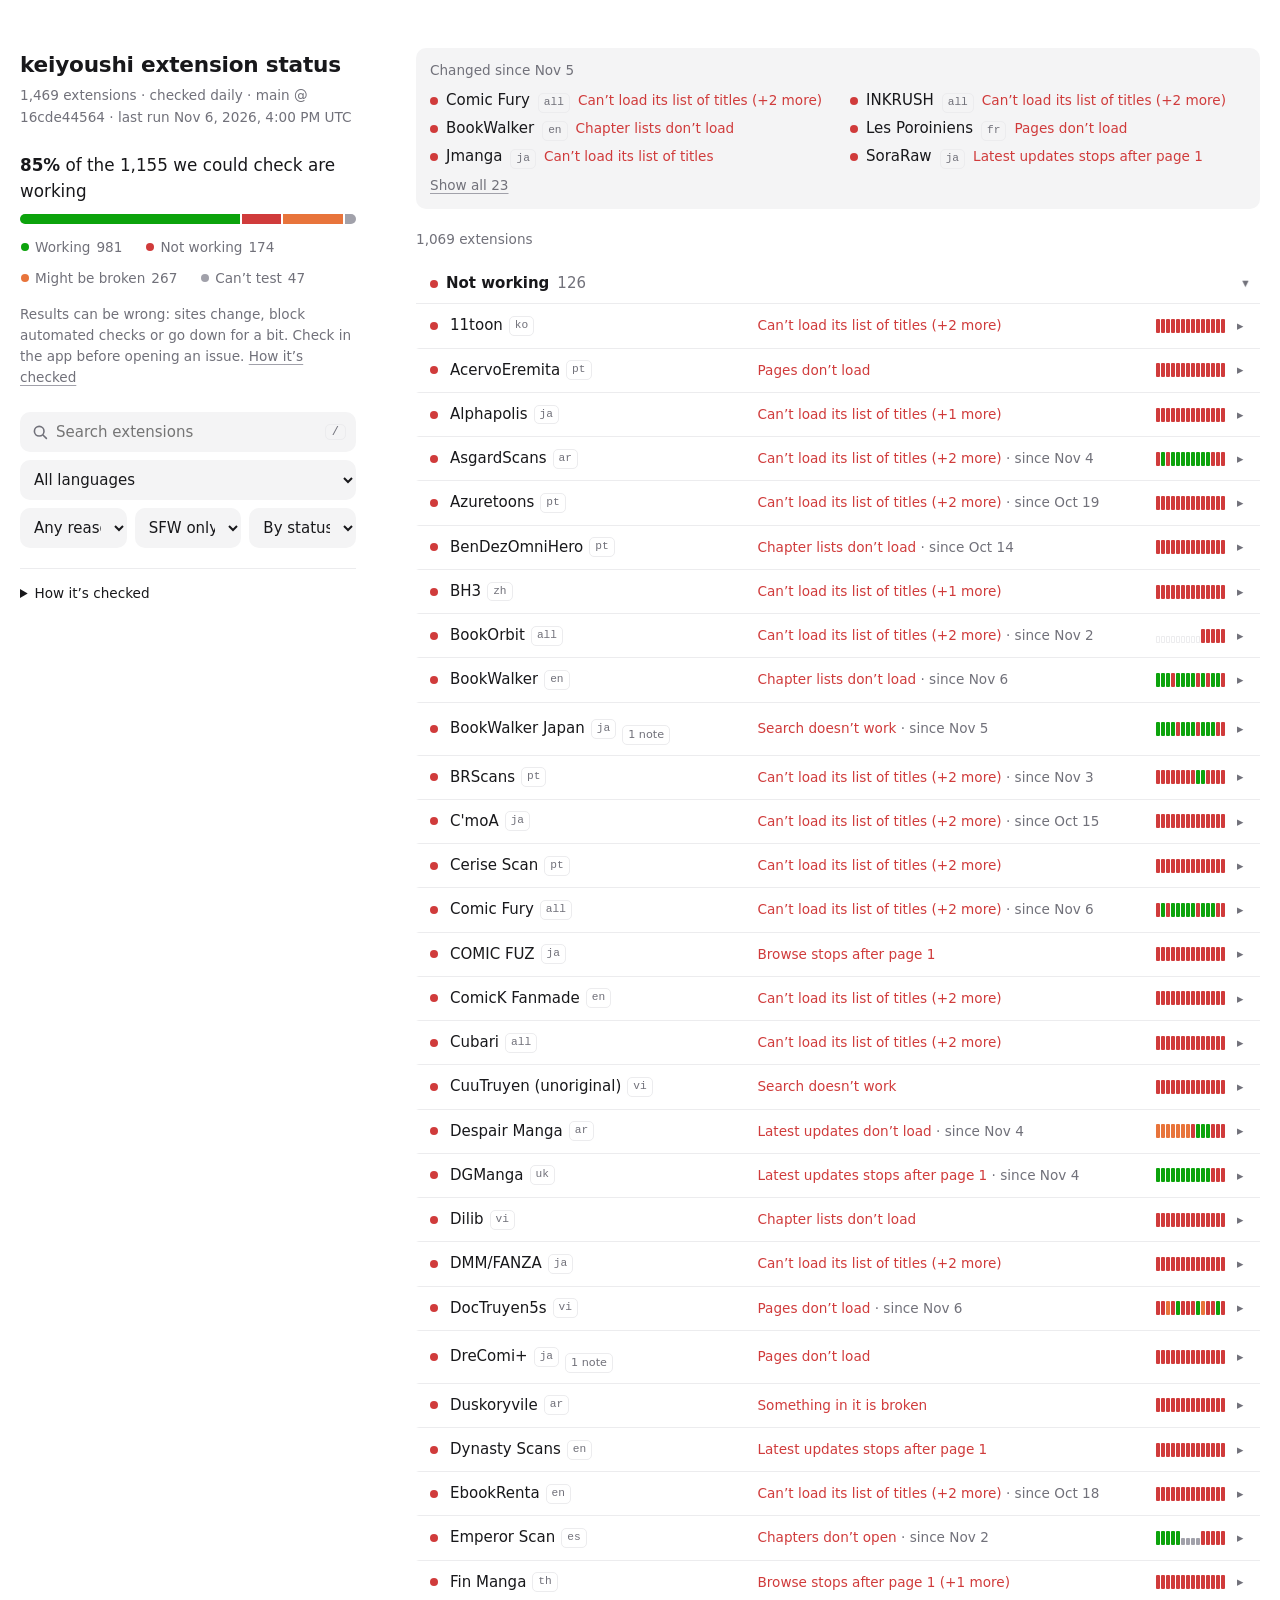
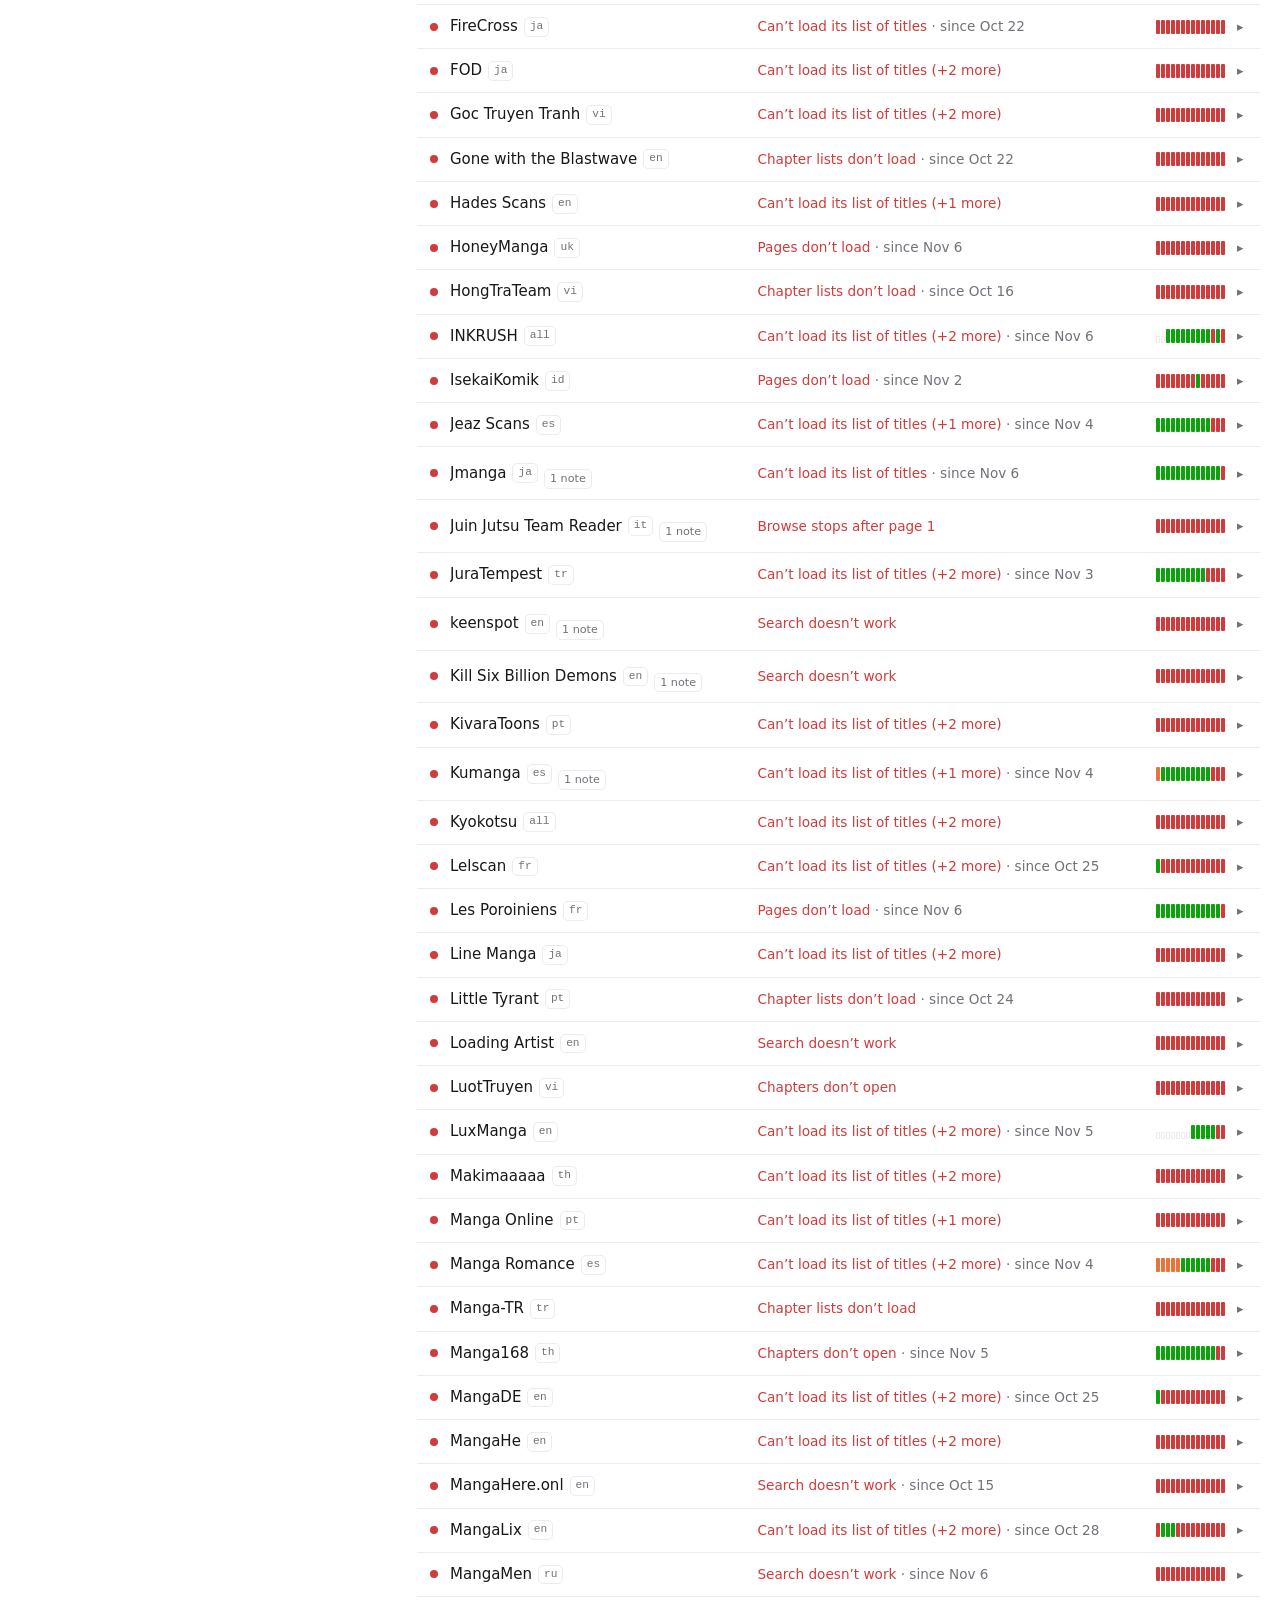
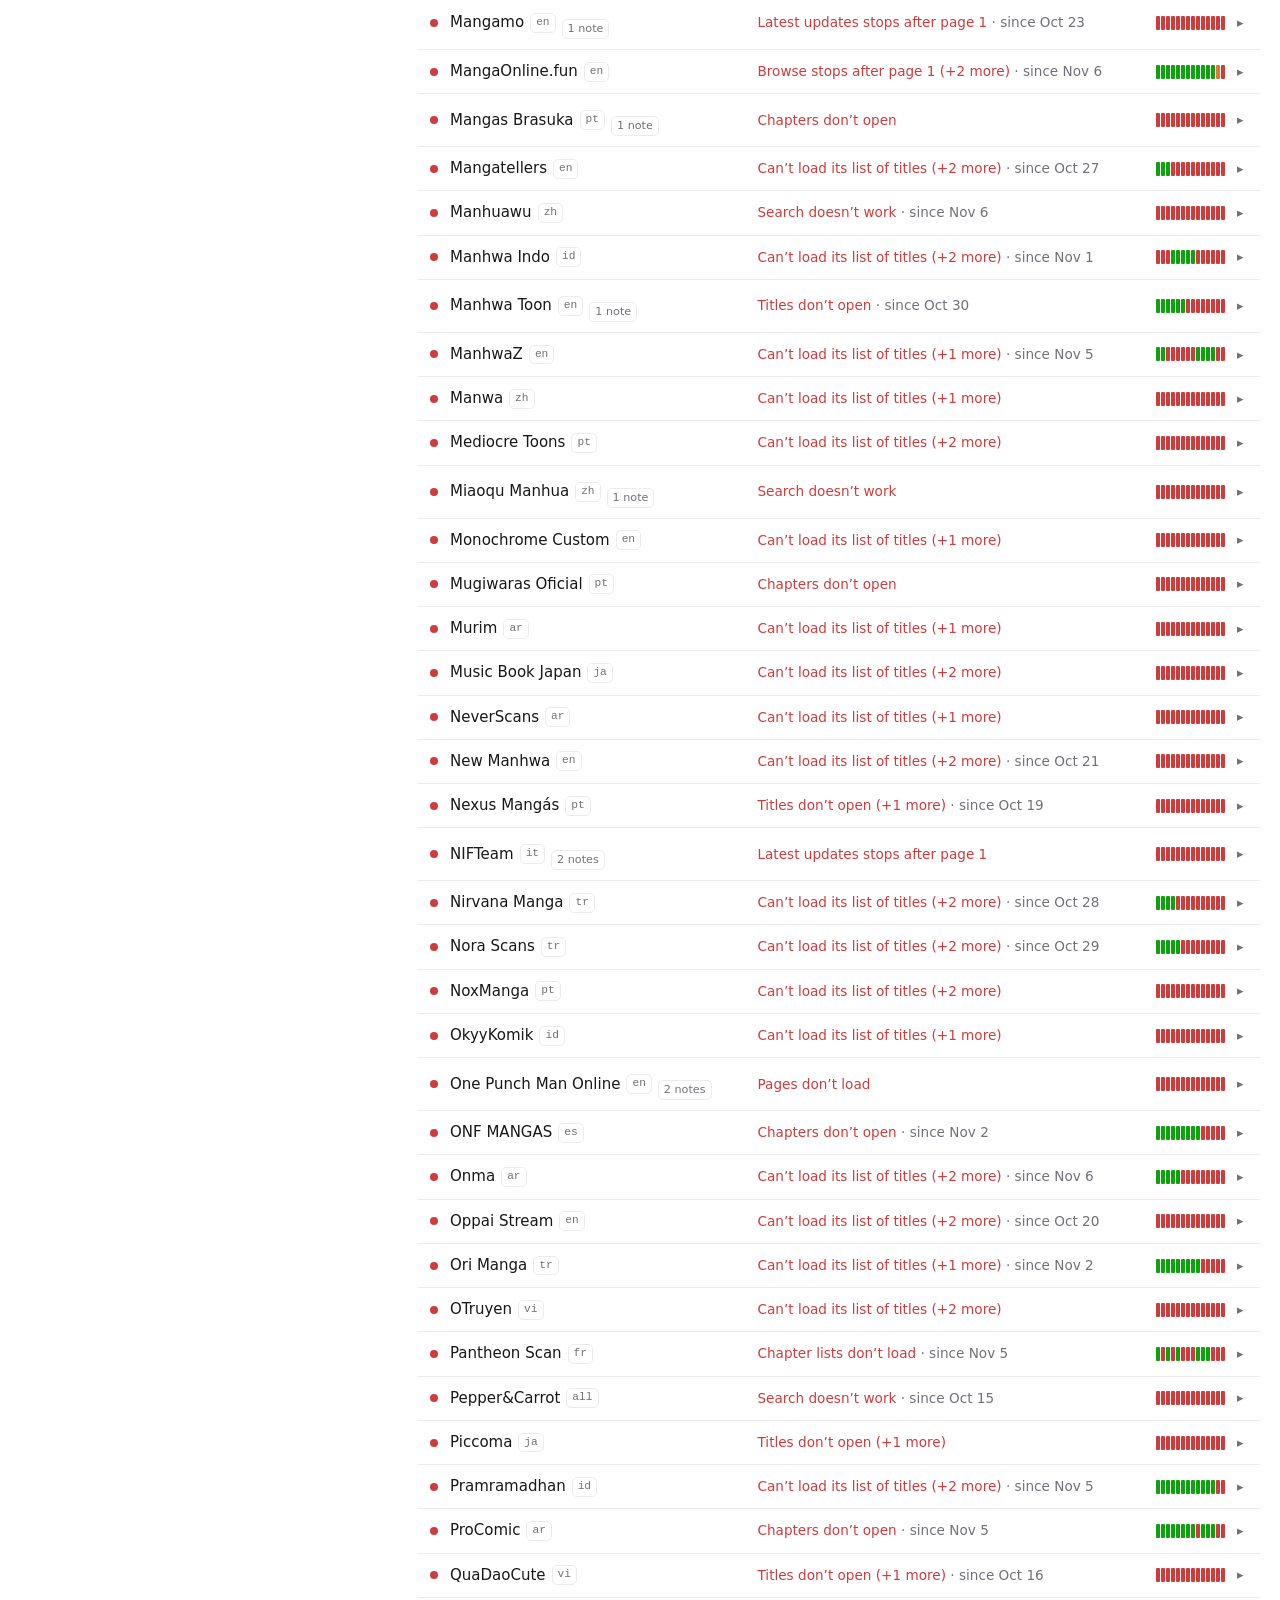
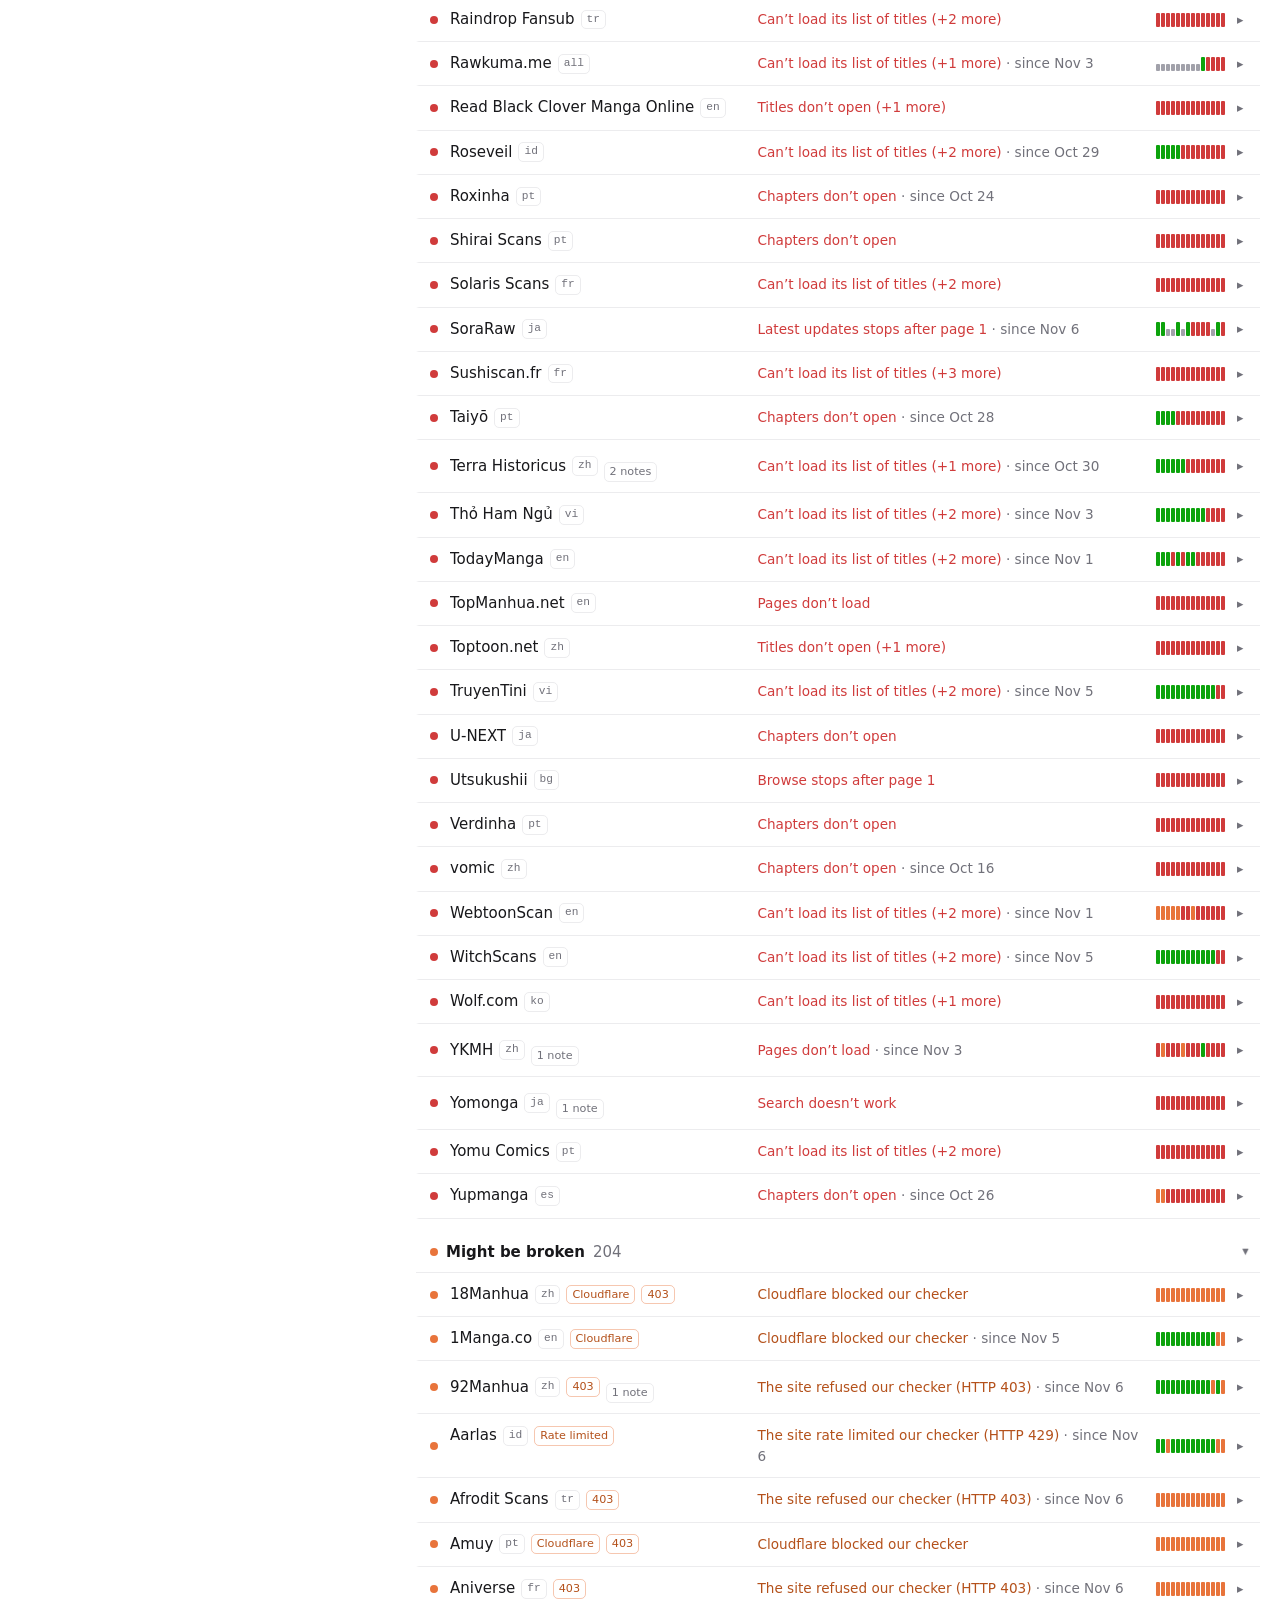
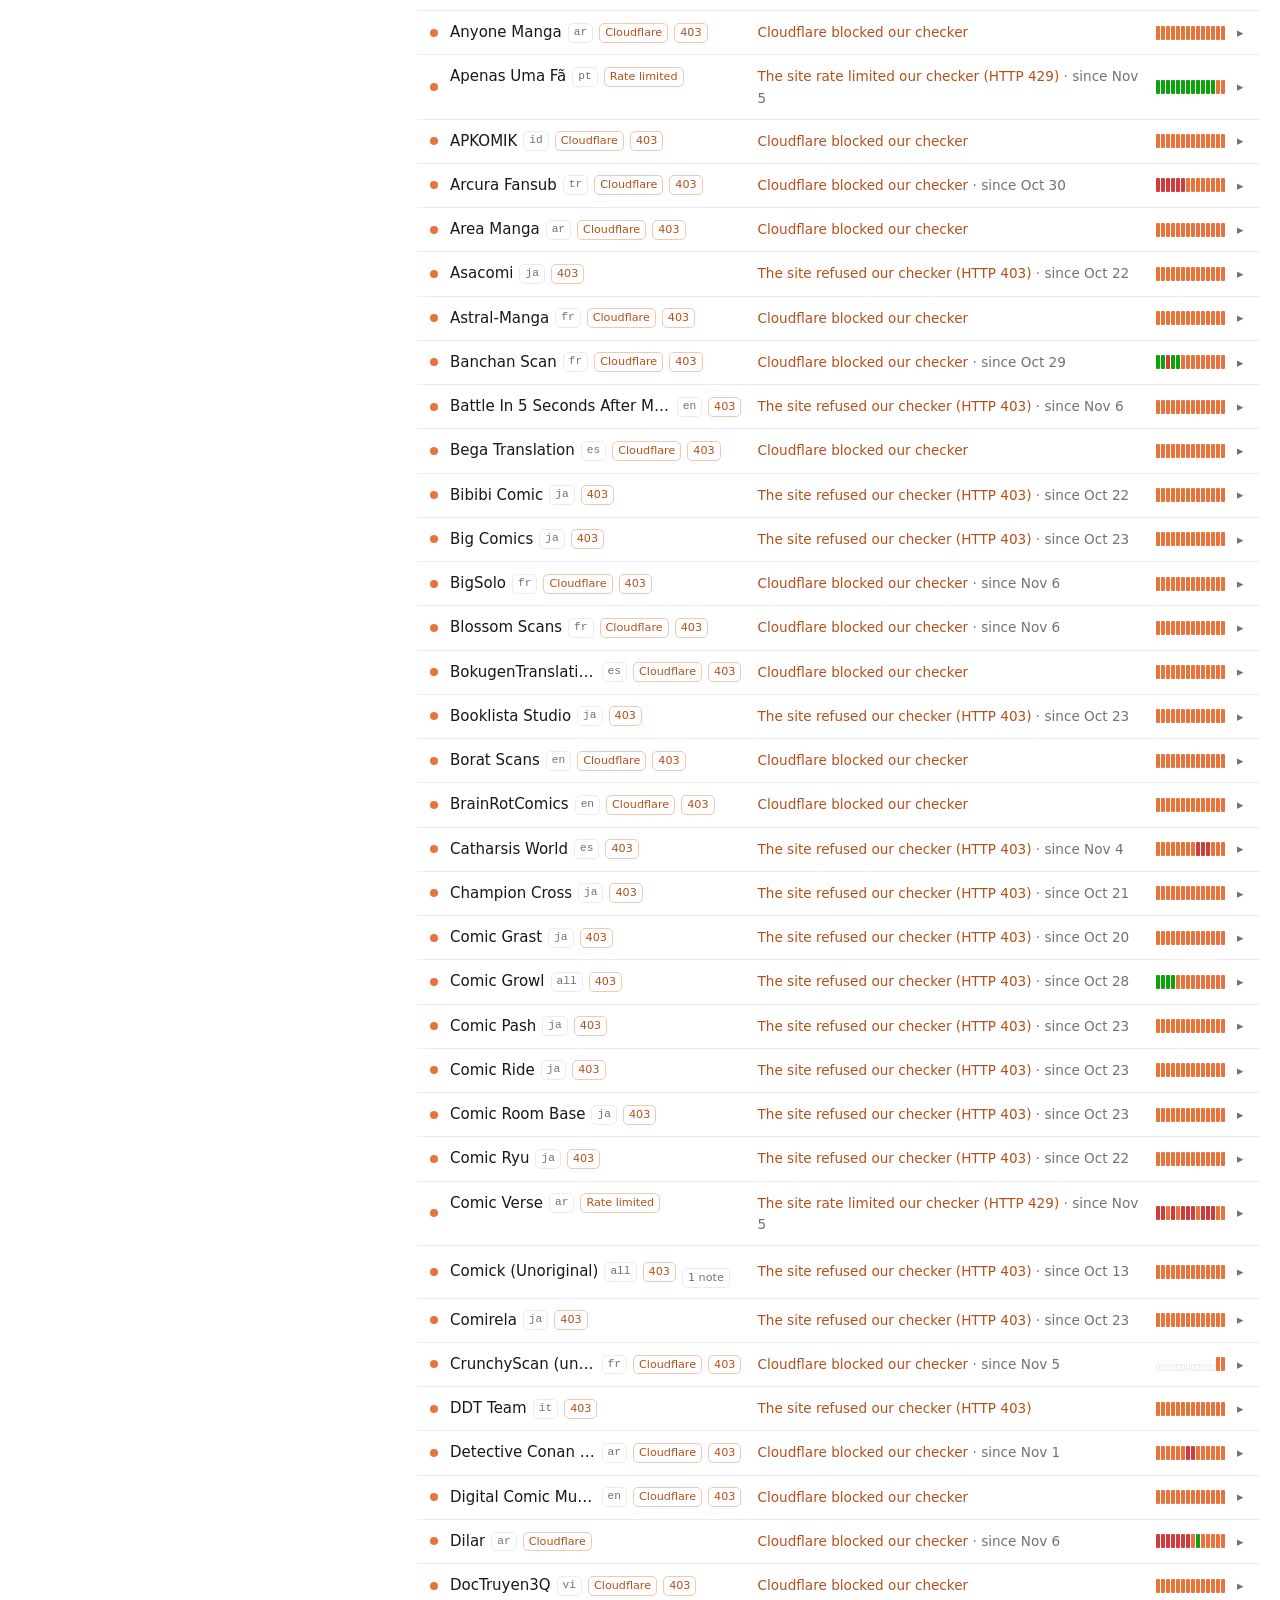
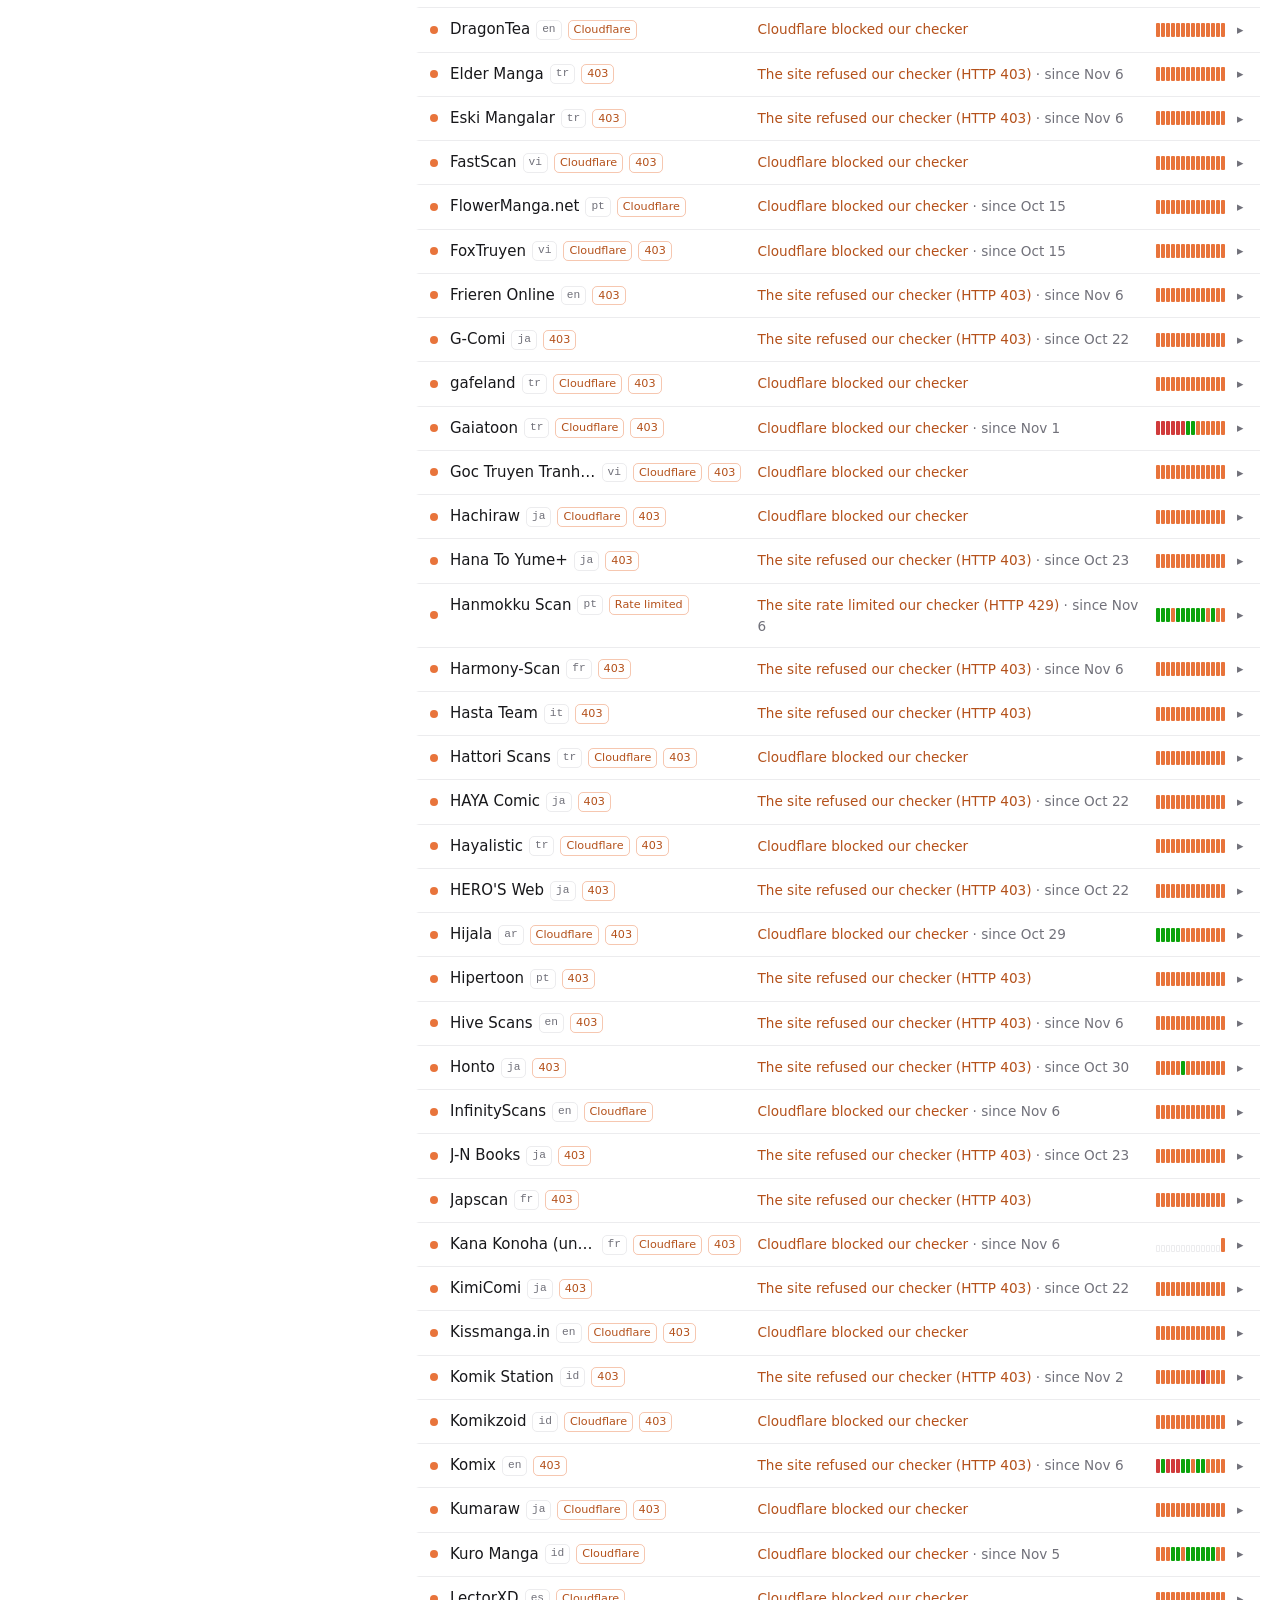
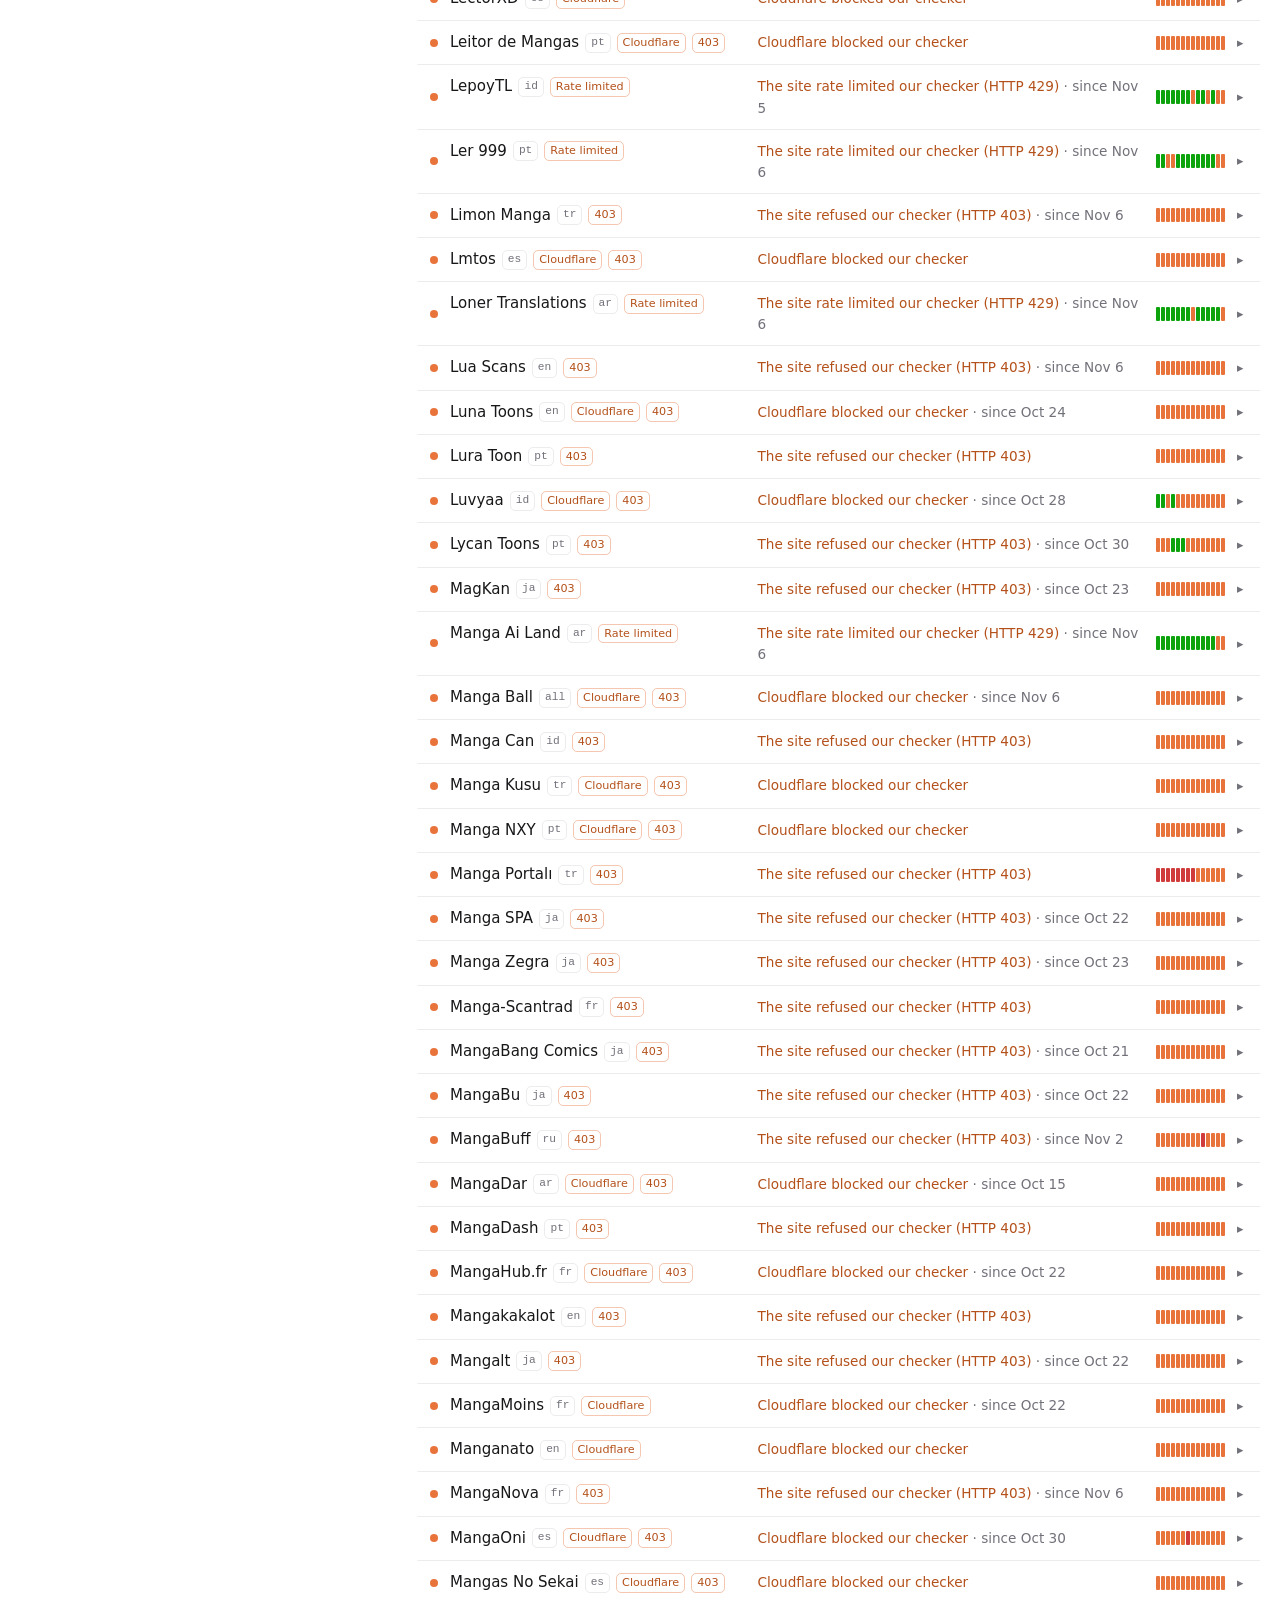
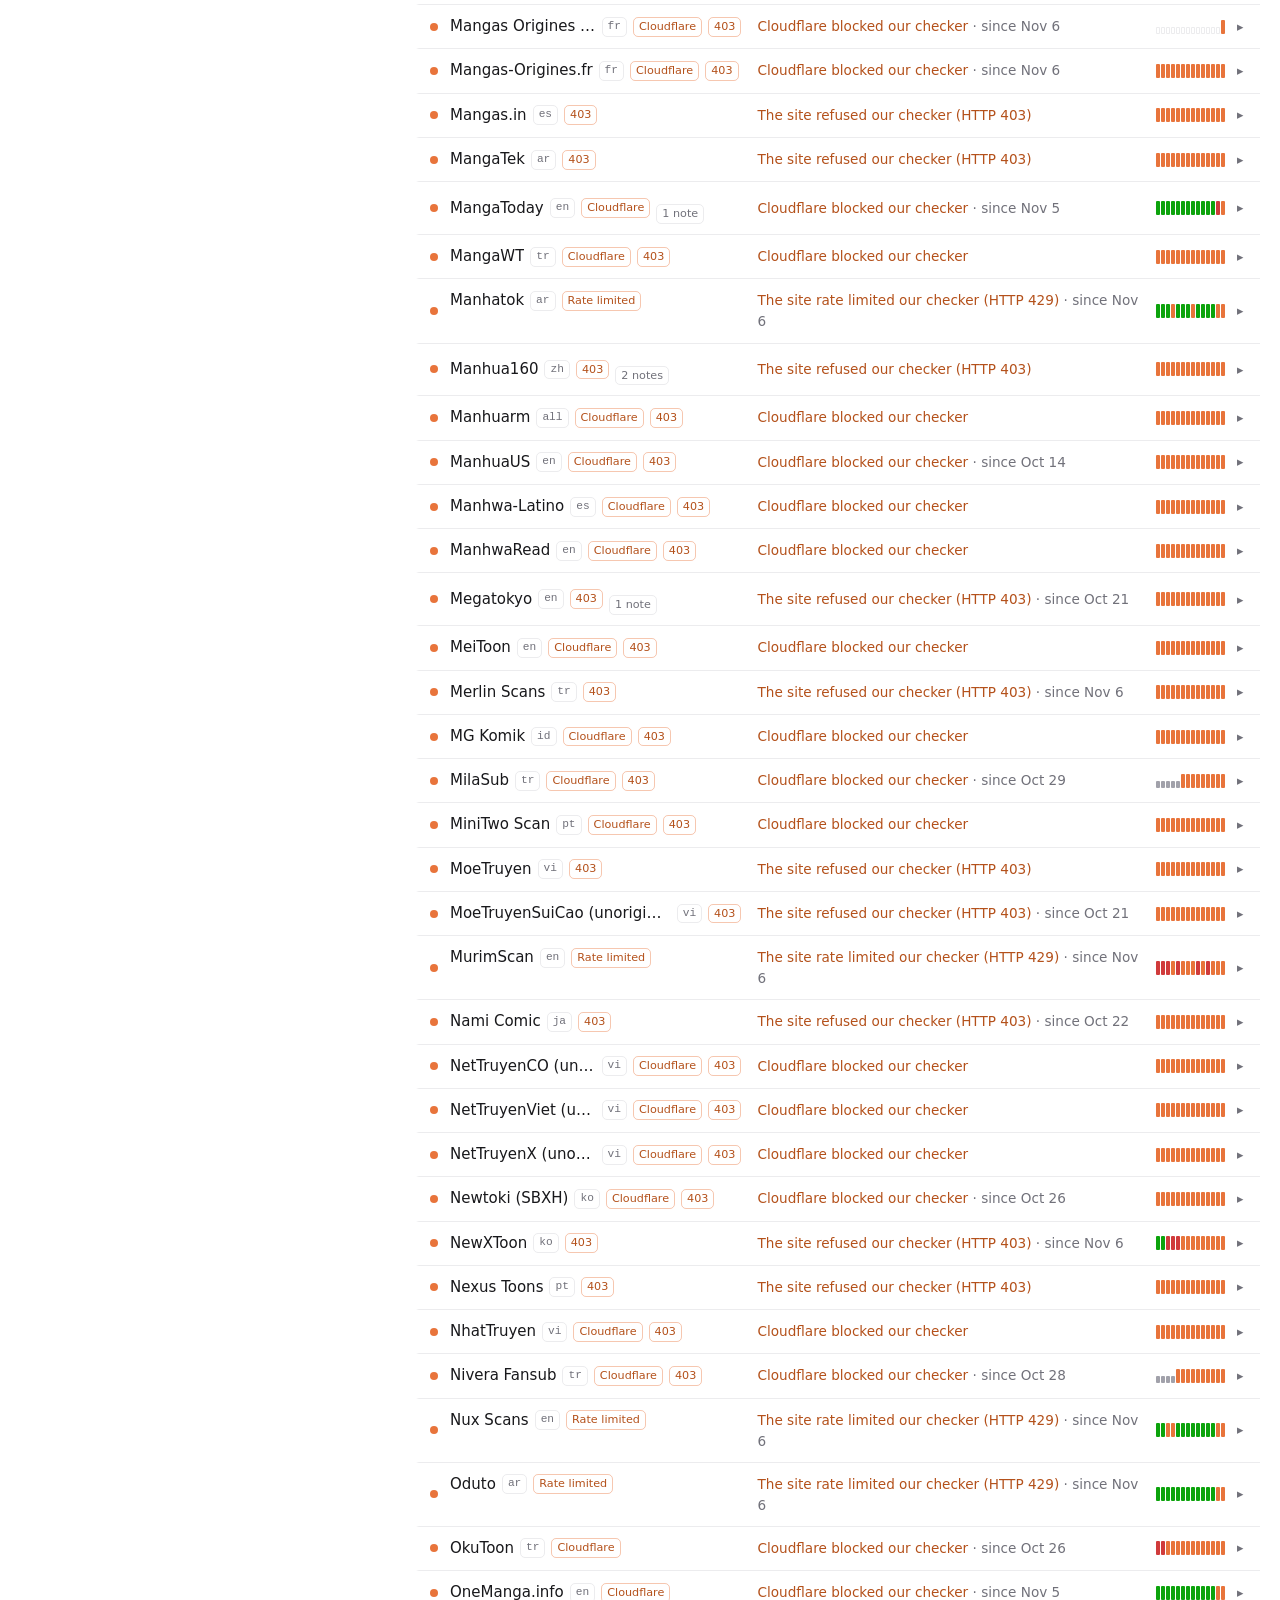
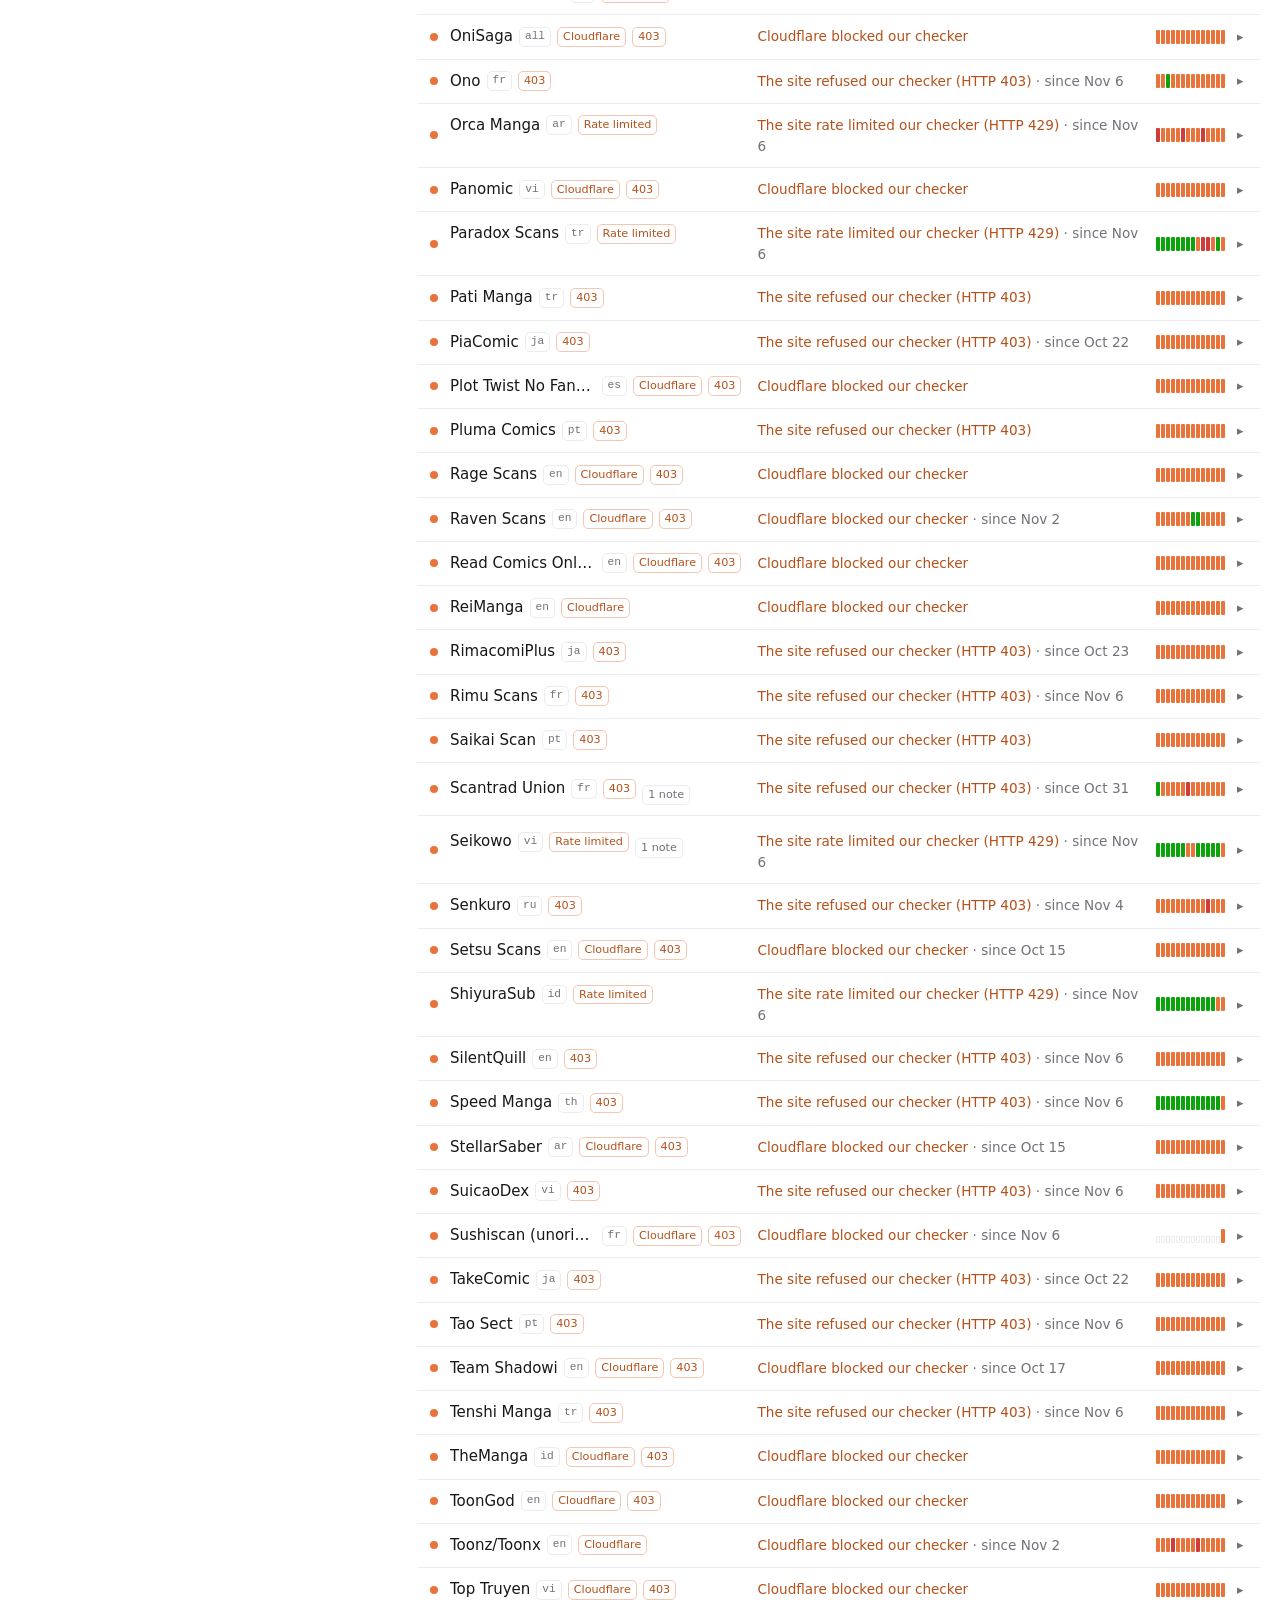
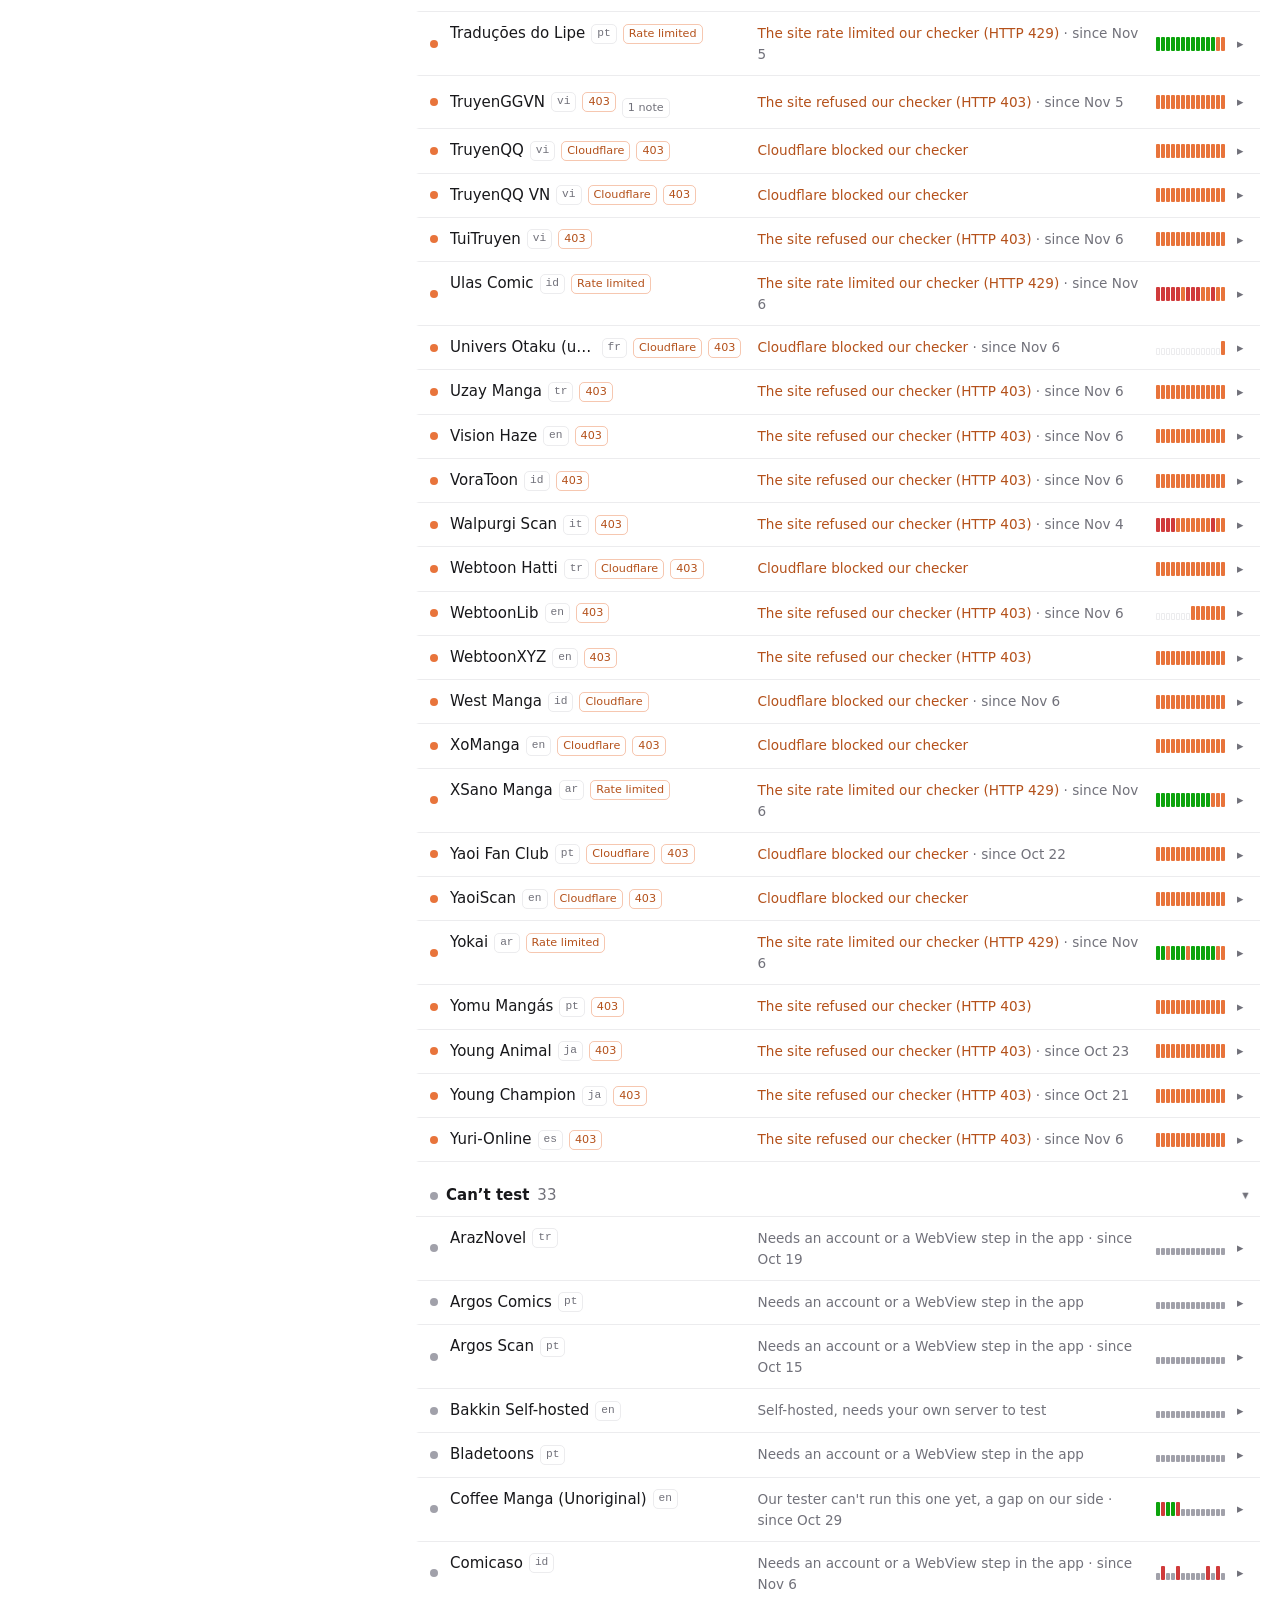
==== commit 5017d8f7: "deploy: 195637865ff14e058e1befd36aebc55f63708e08" ====
--- a/index.html
+++ b/index.html
@@ -86,6 +86,6 @@
 
 </div>
 </main>
-<script src="app.js?v=7d5e33aba5"></script>
+<script src="app.js?v=48bcbe3439"></script>
 </body>
 </html>
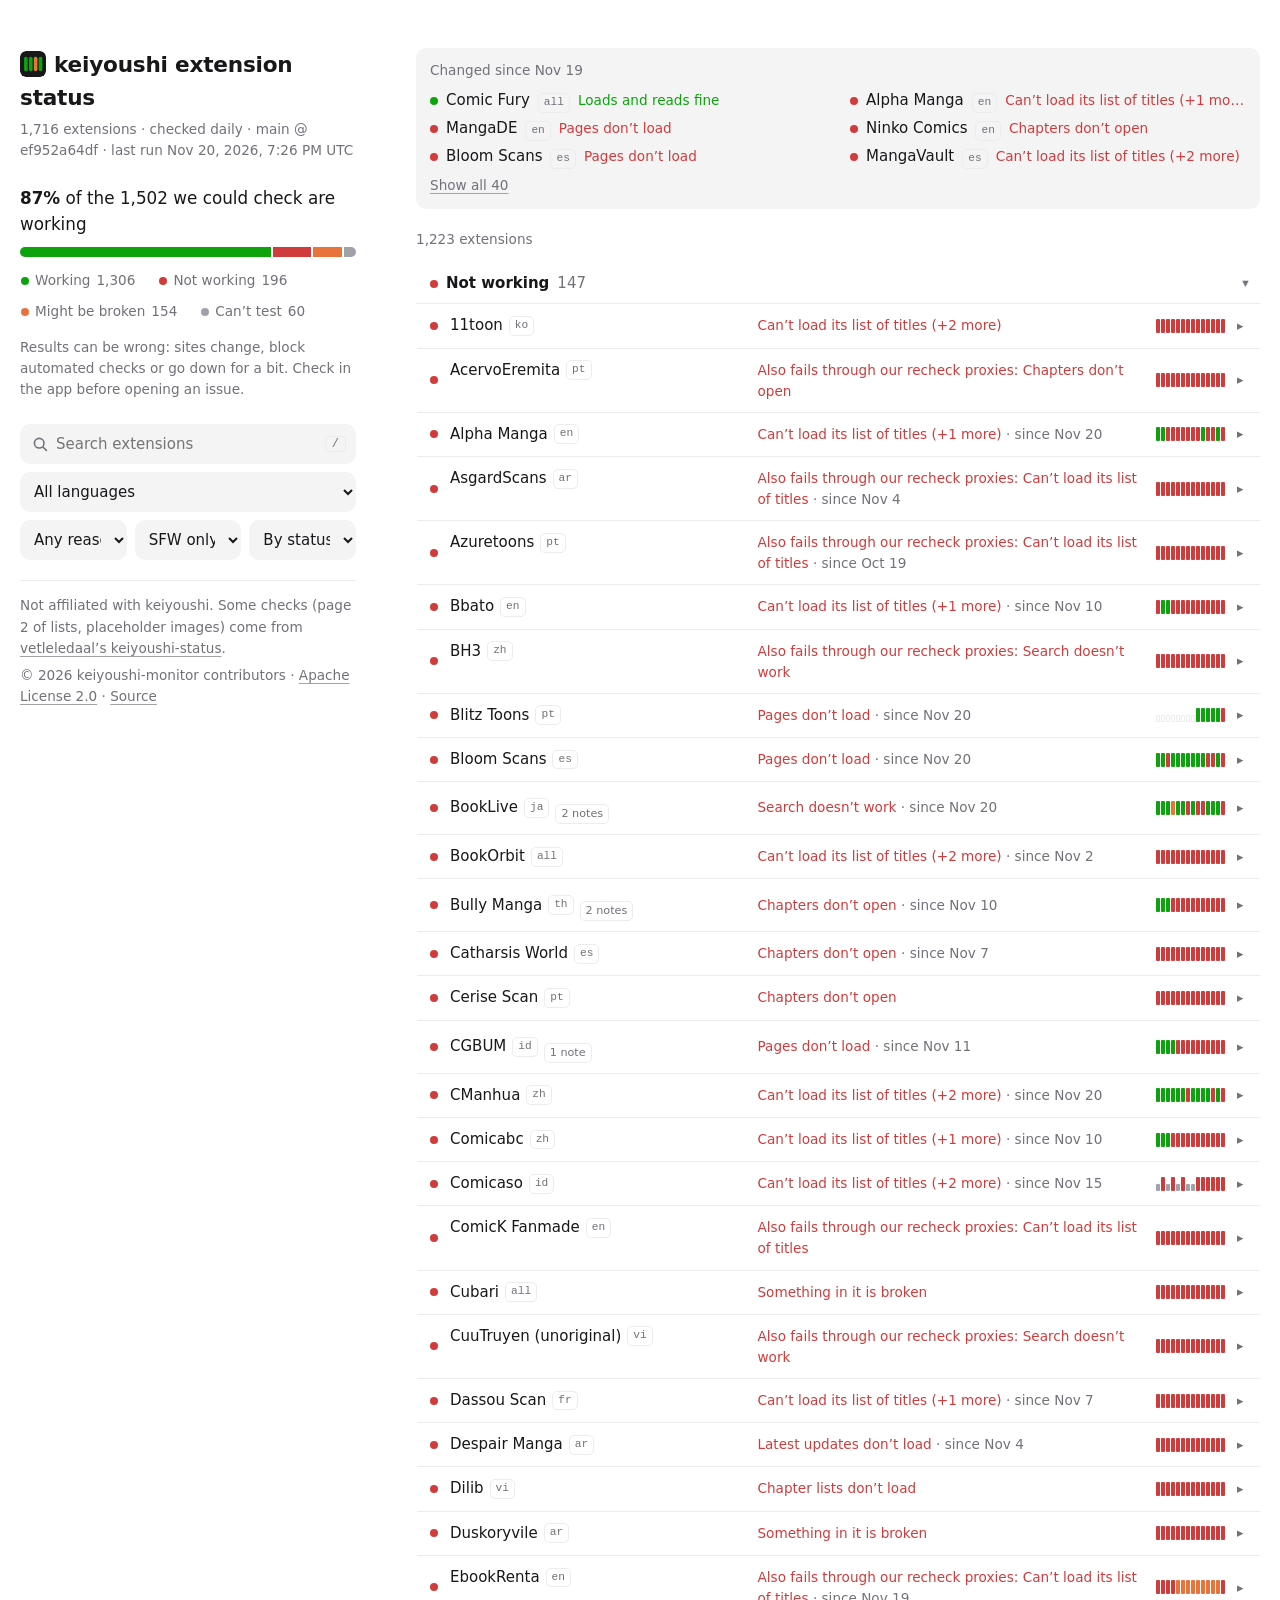
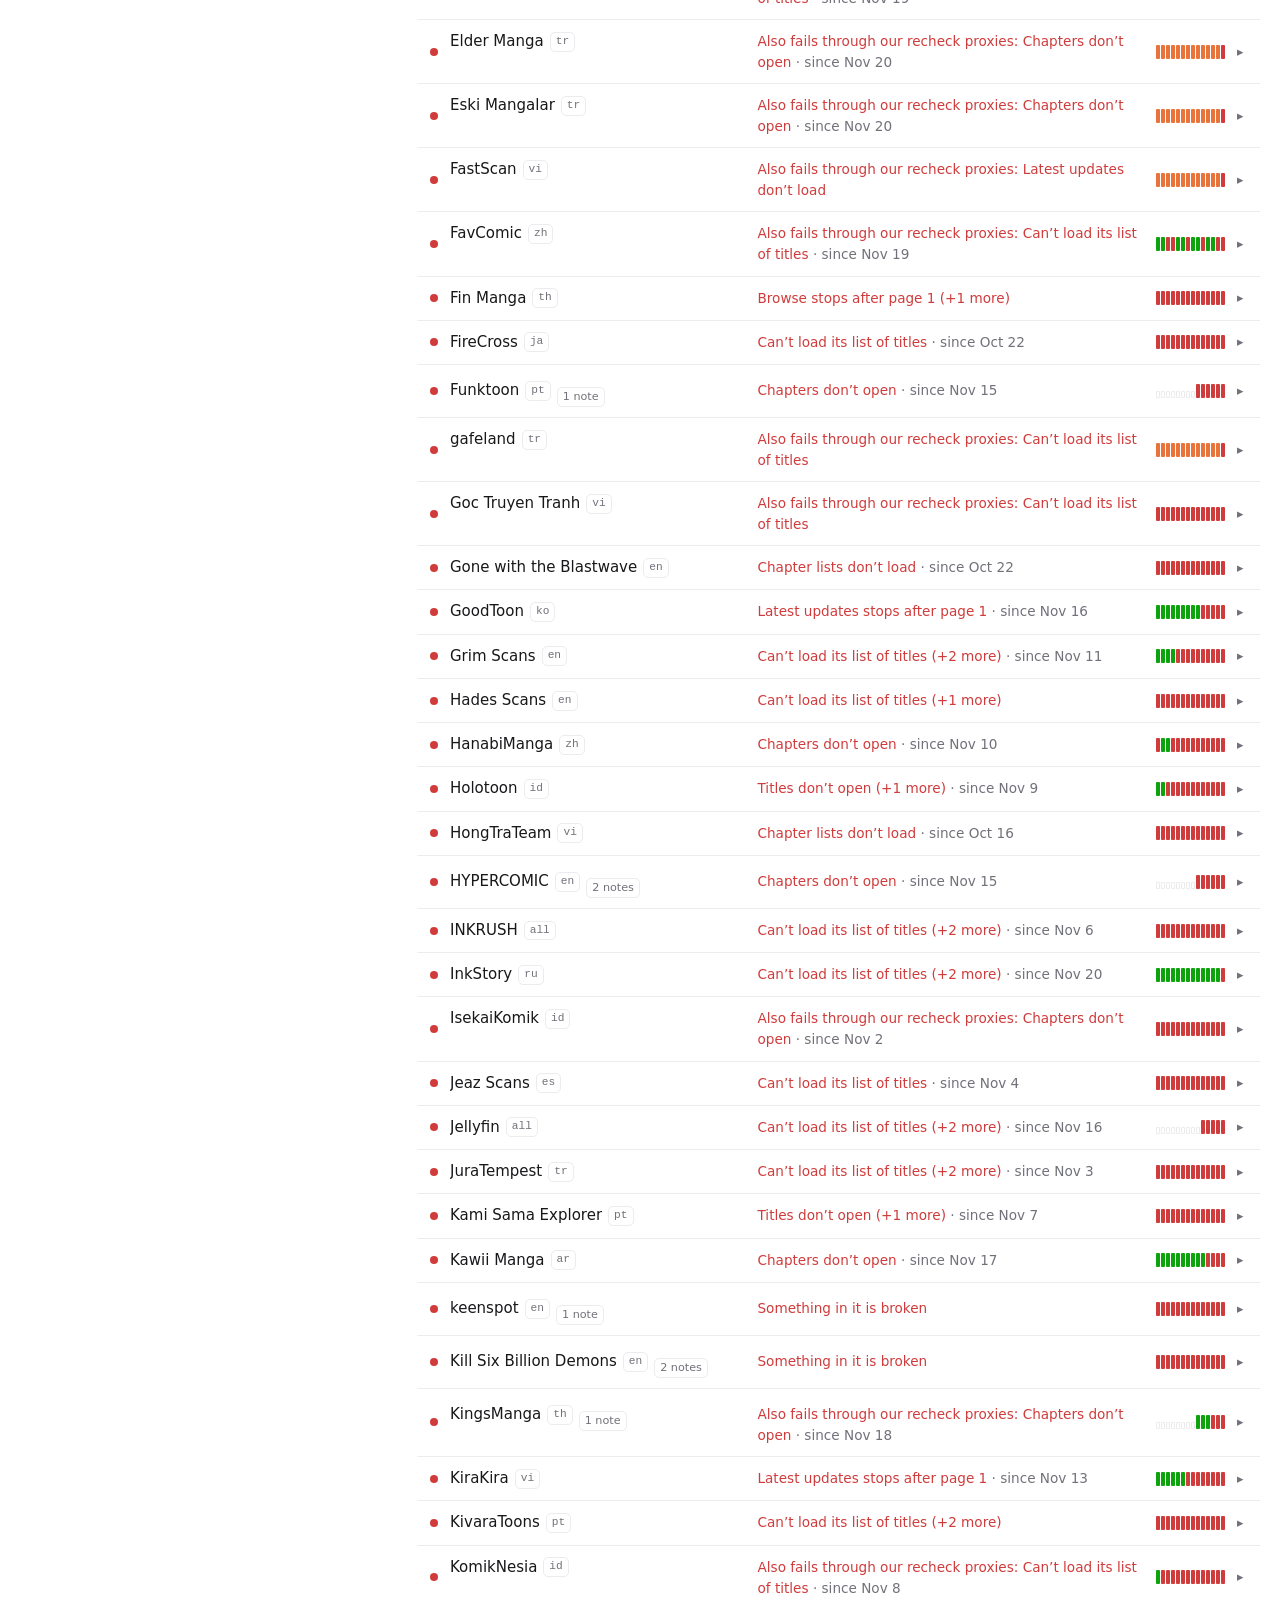
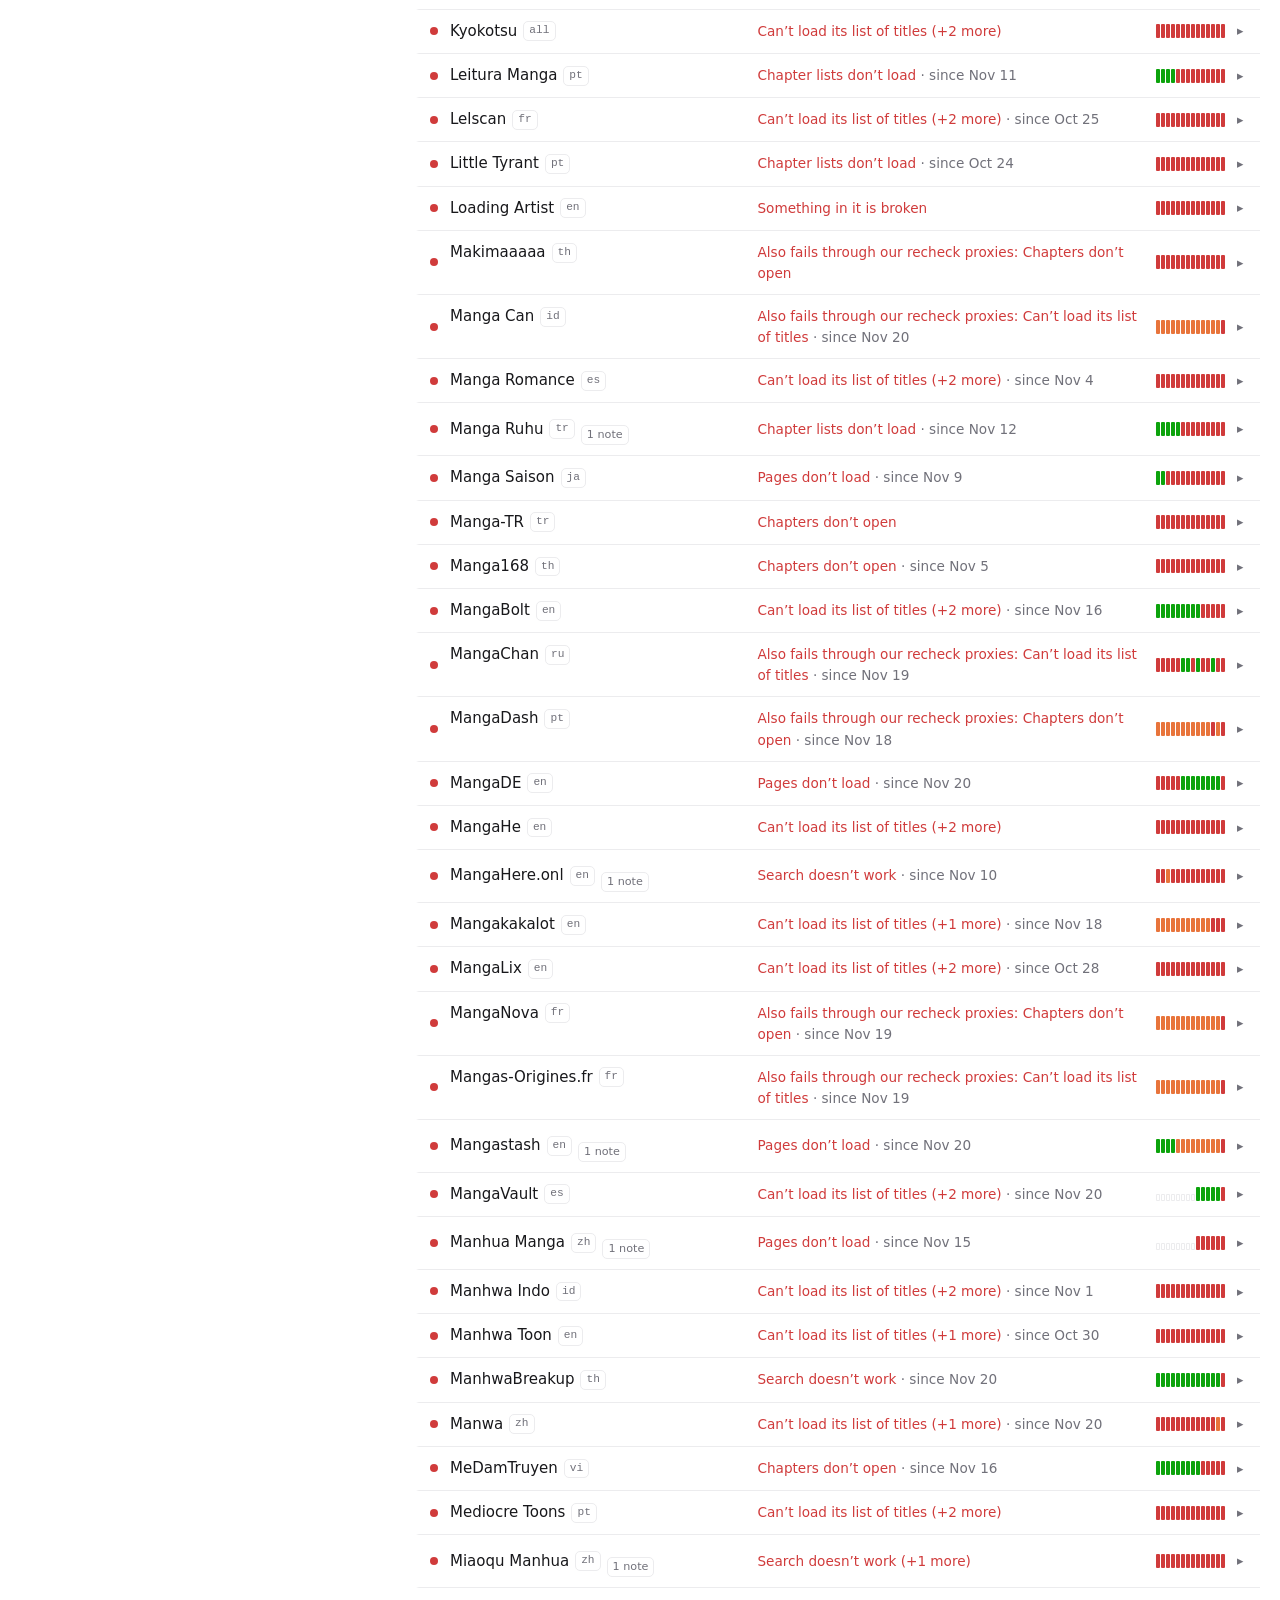
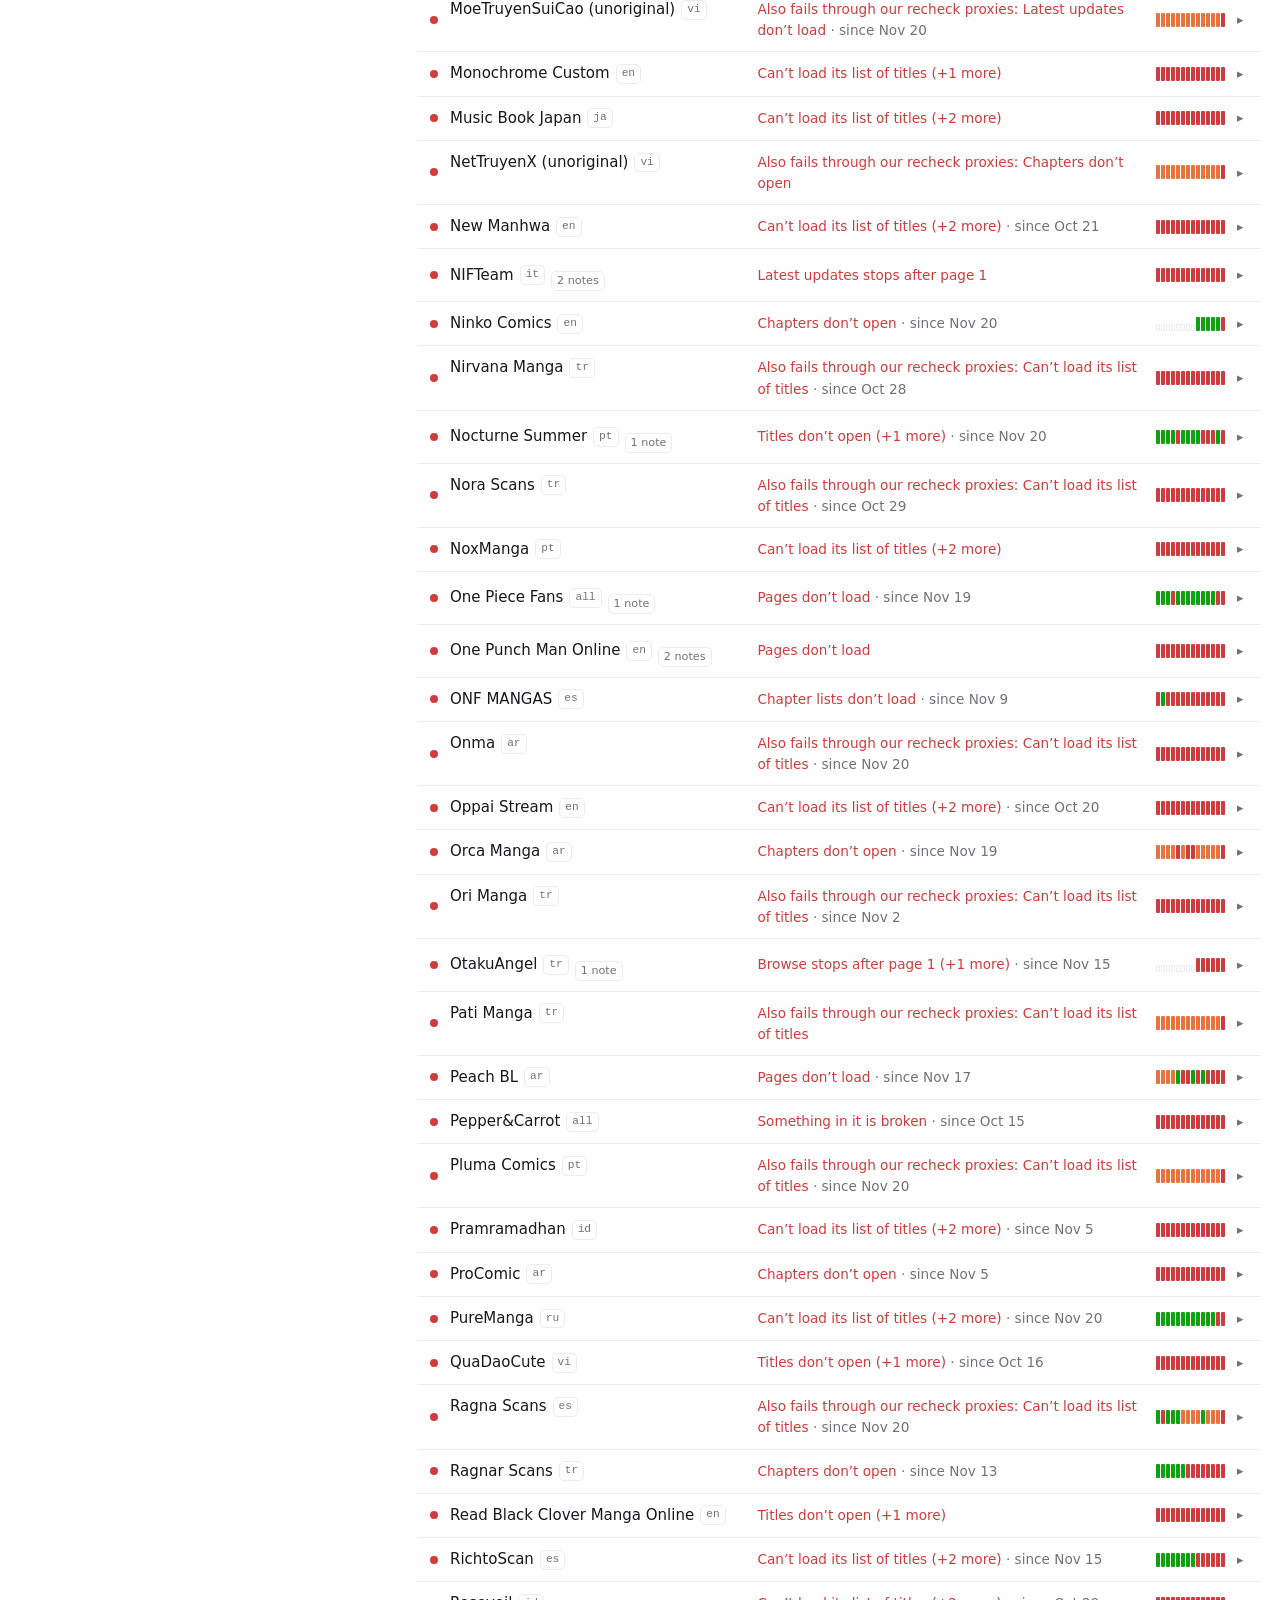
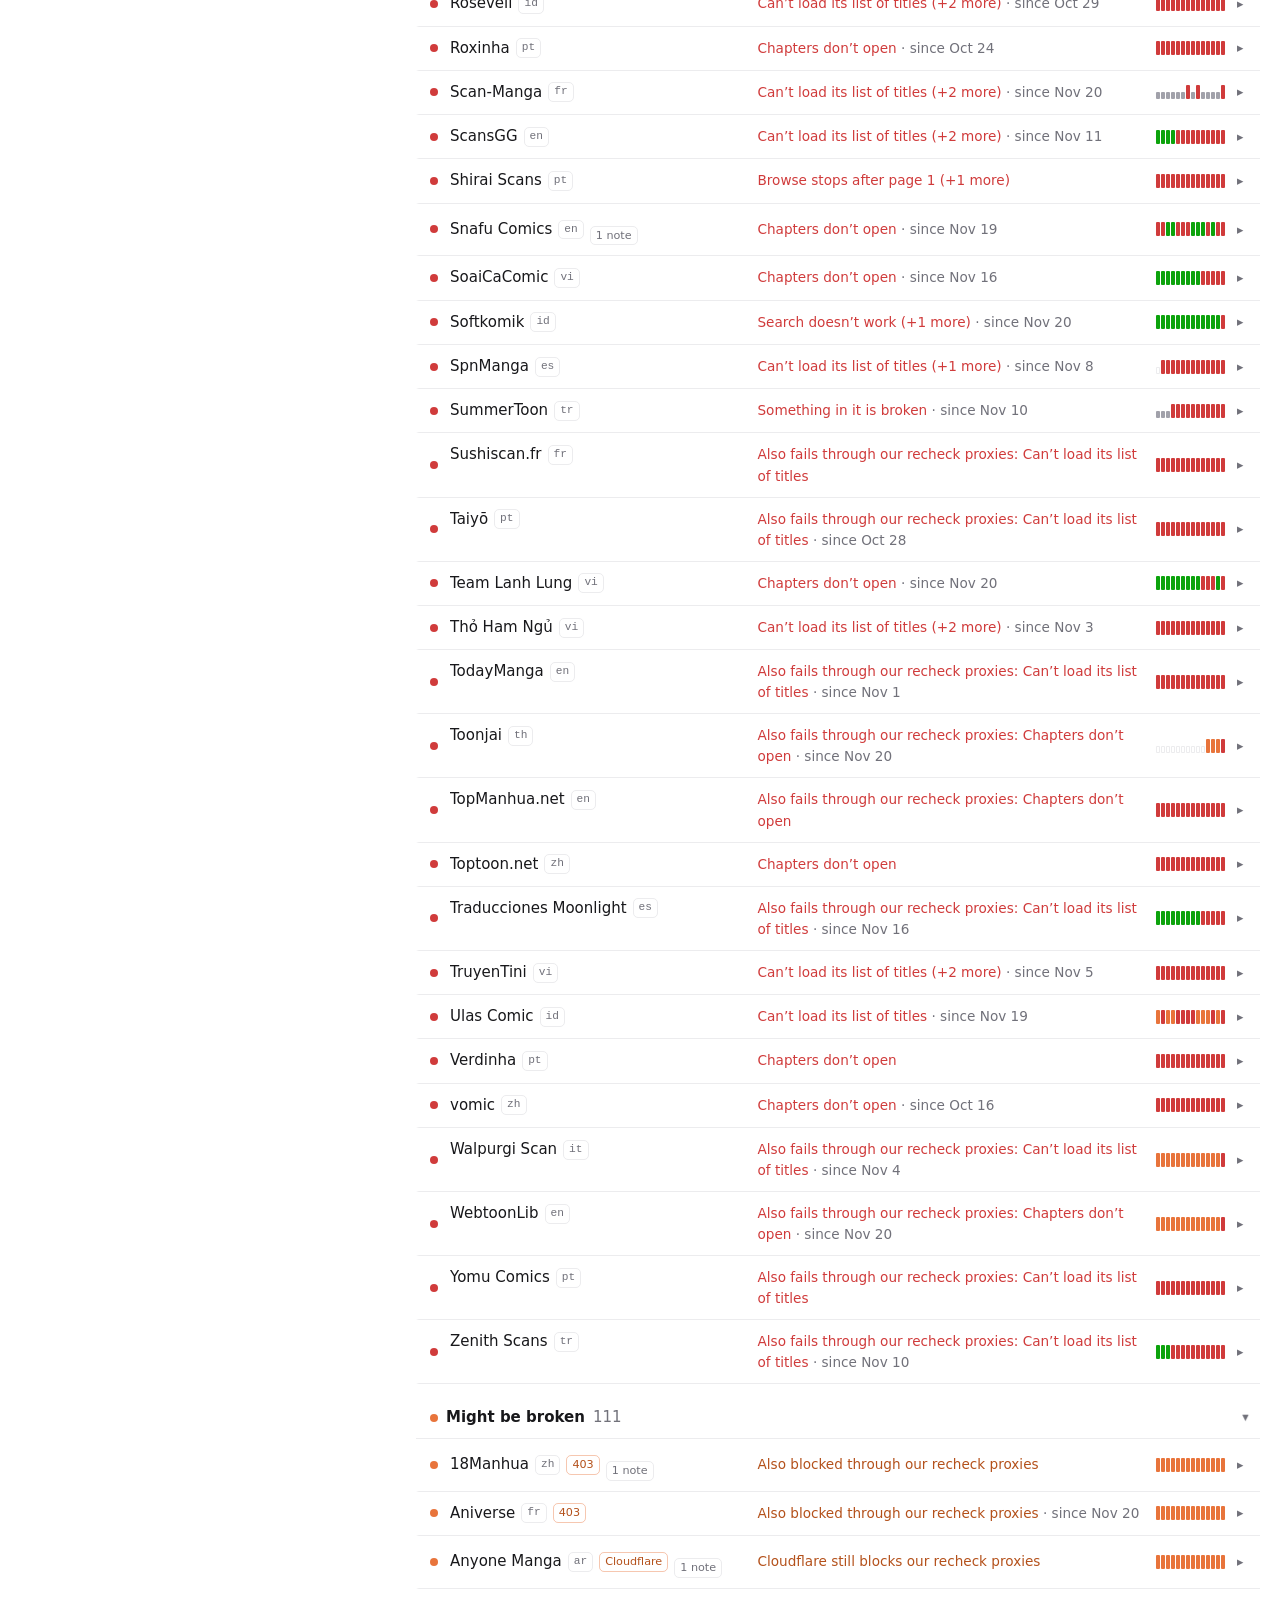
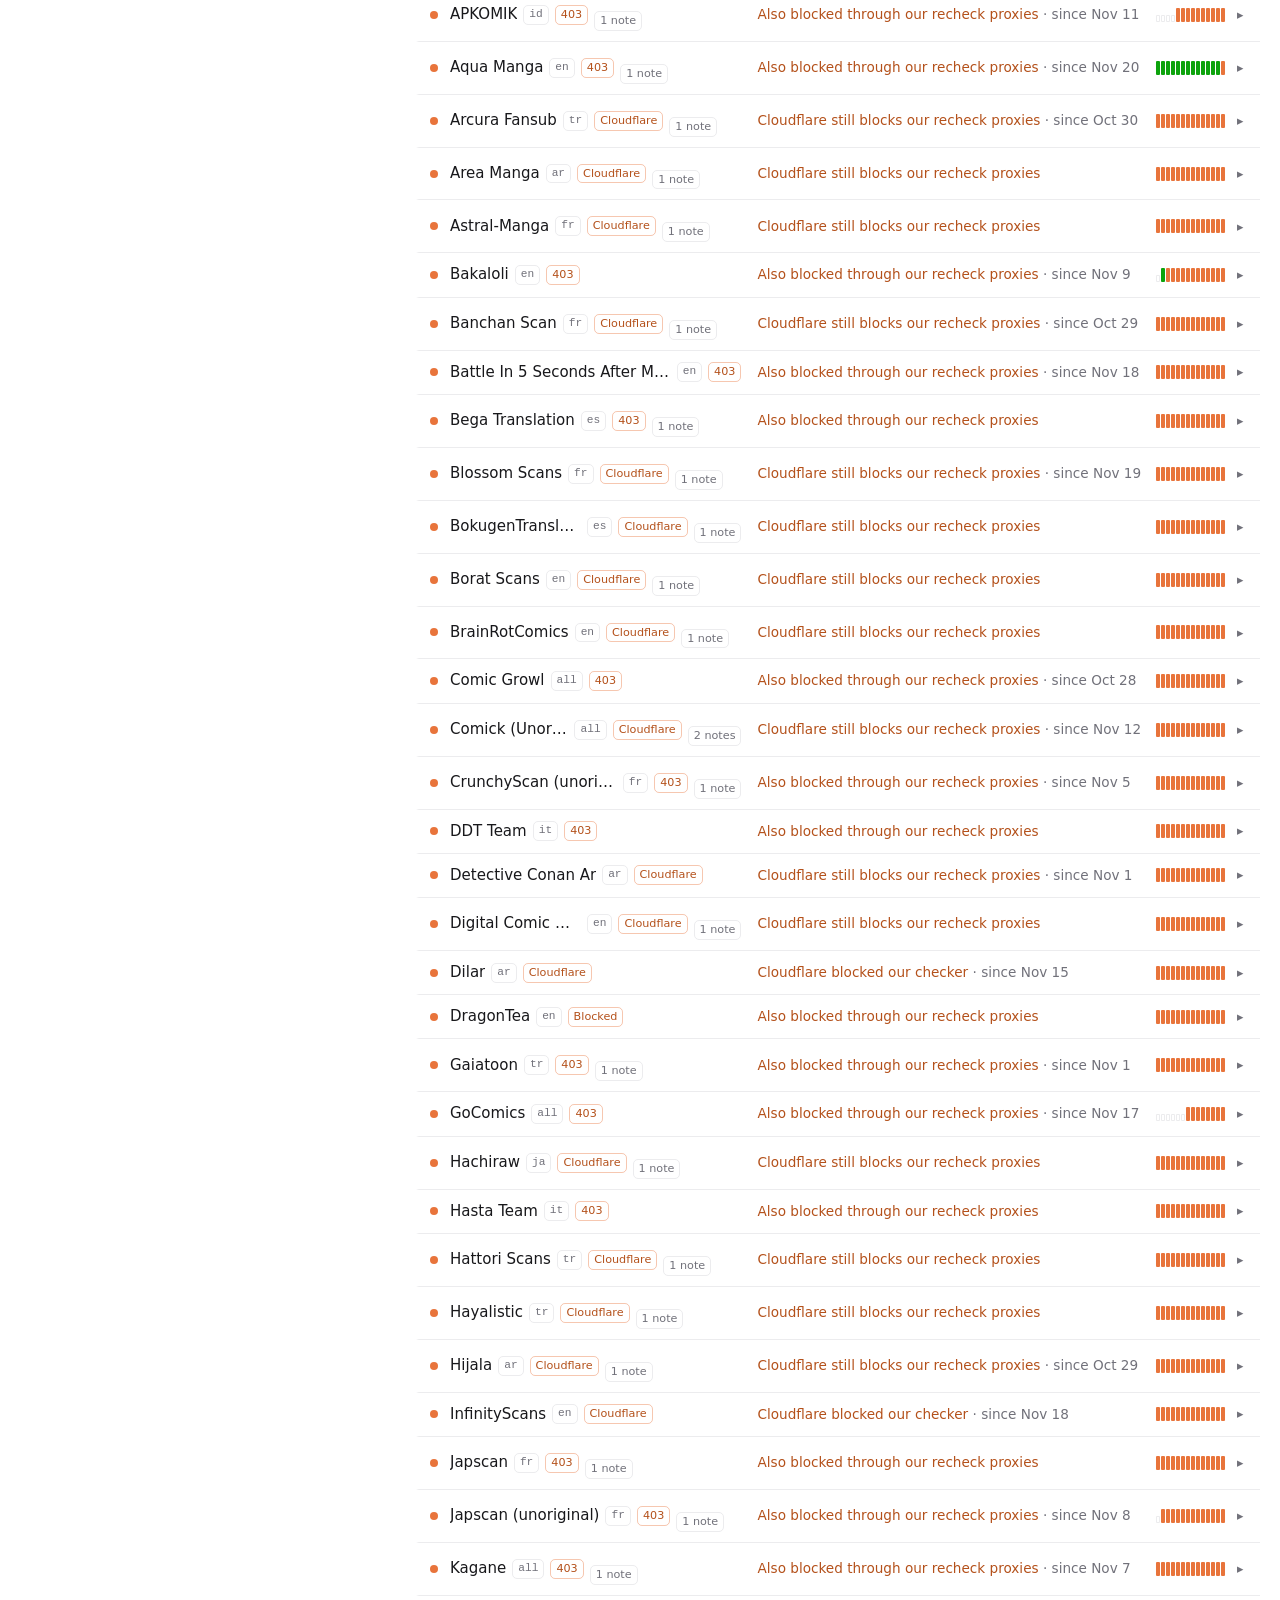
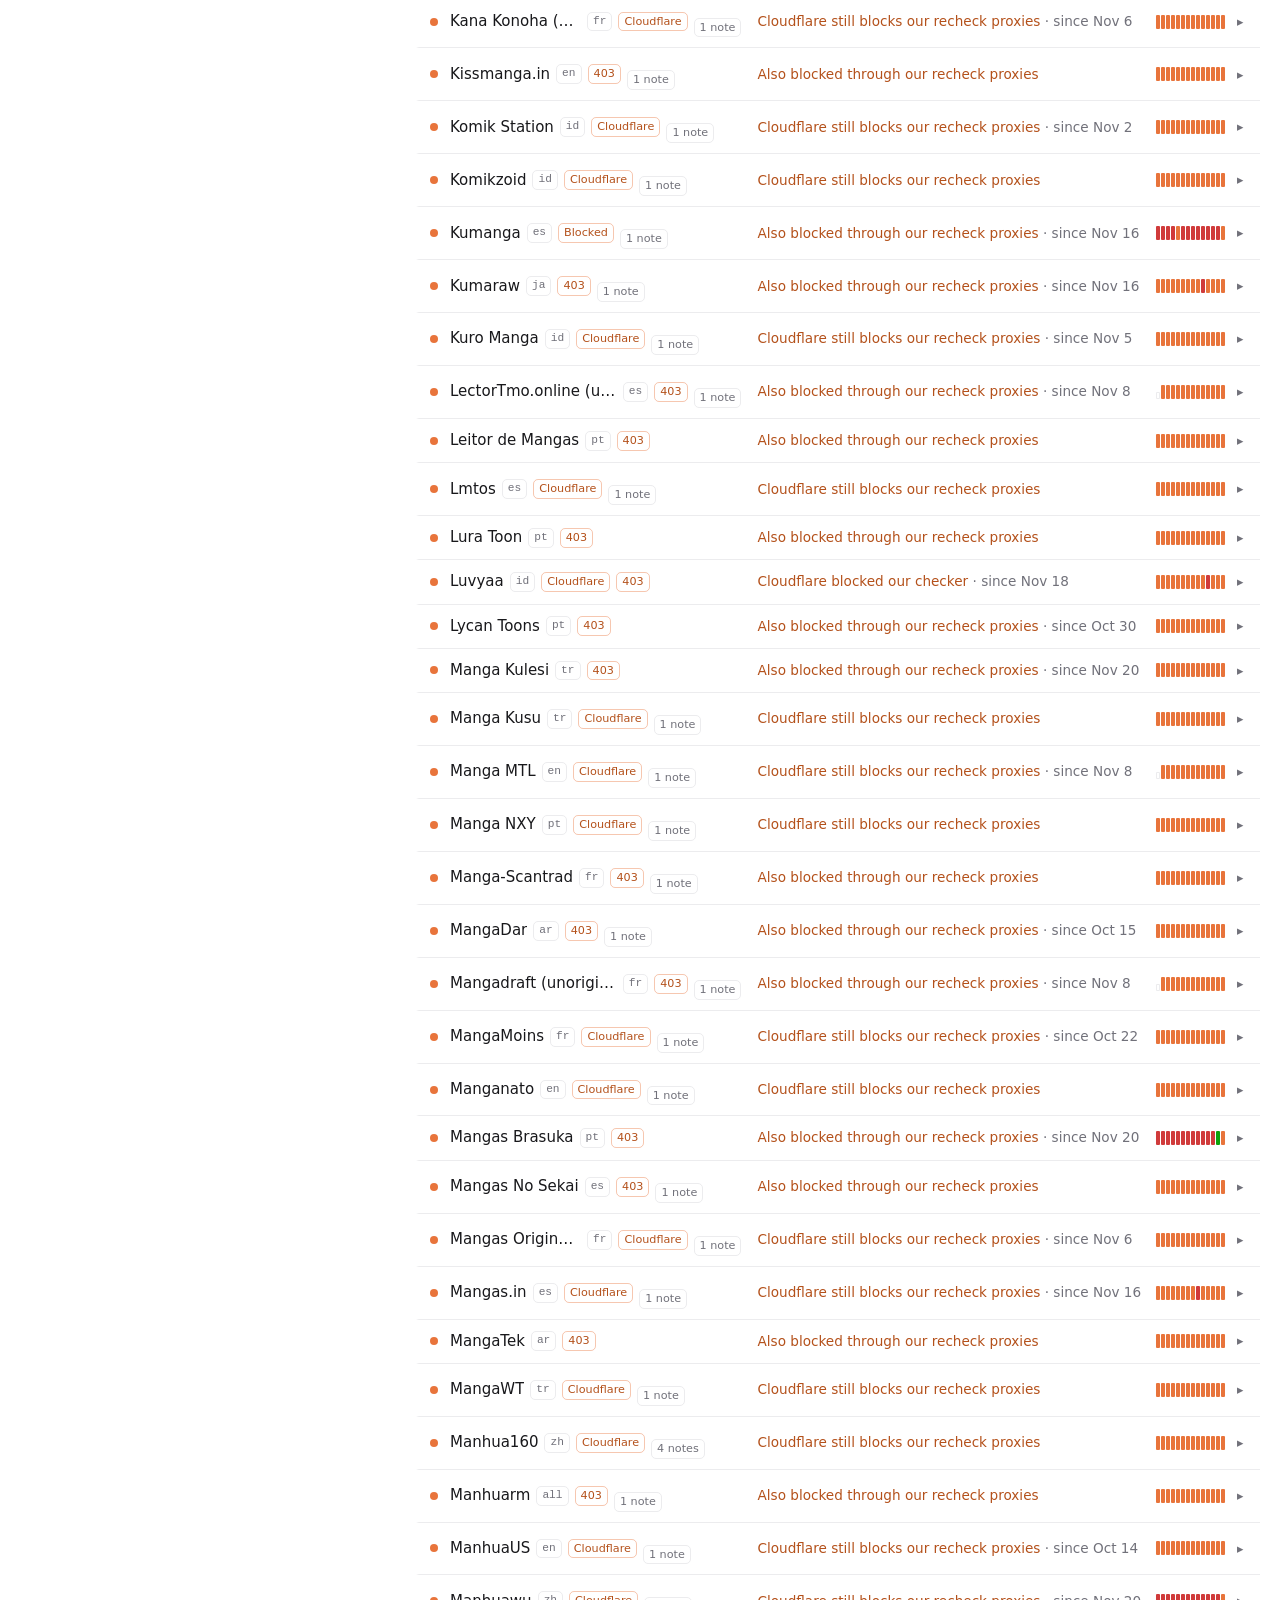
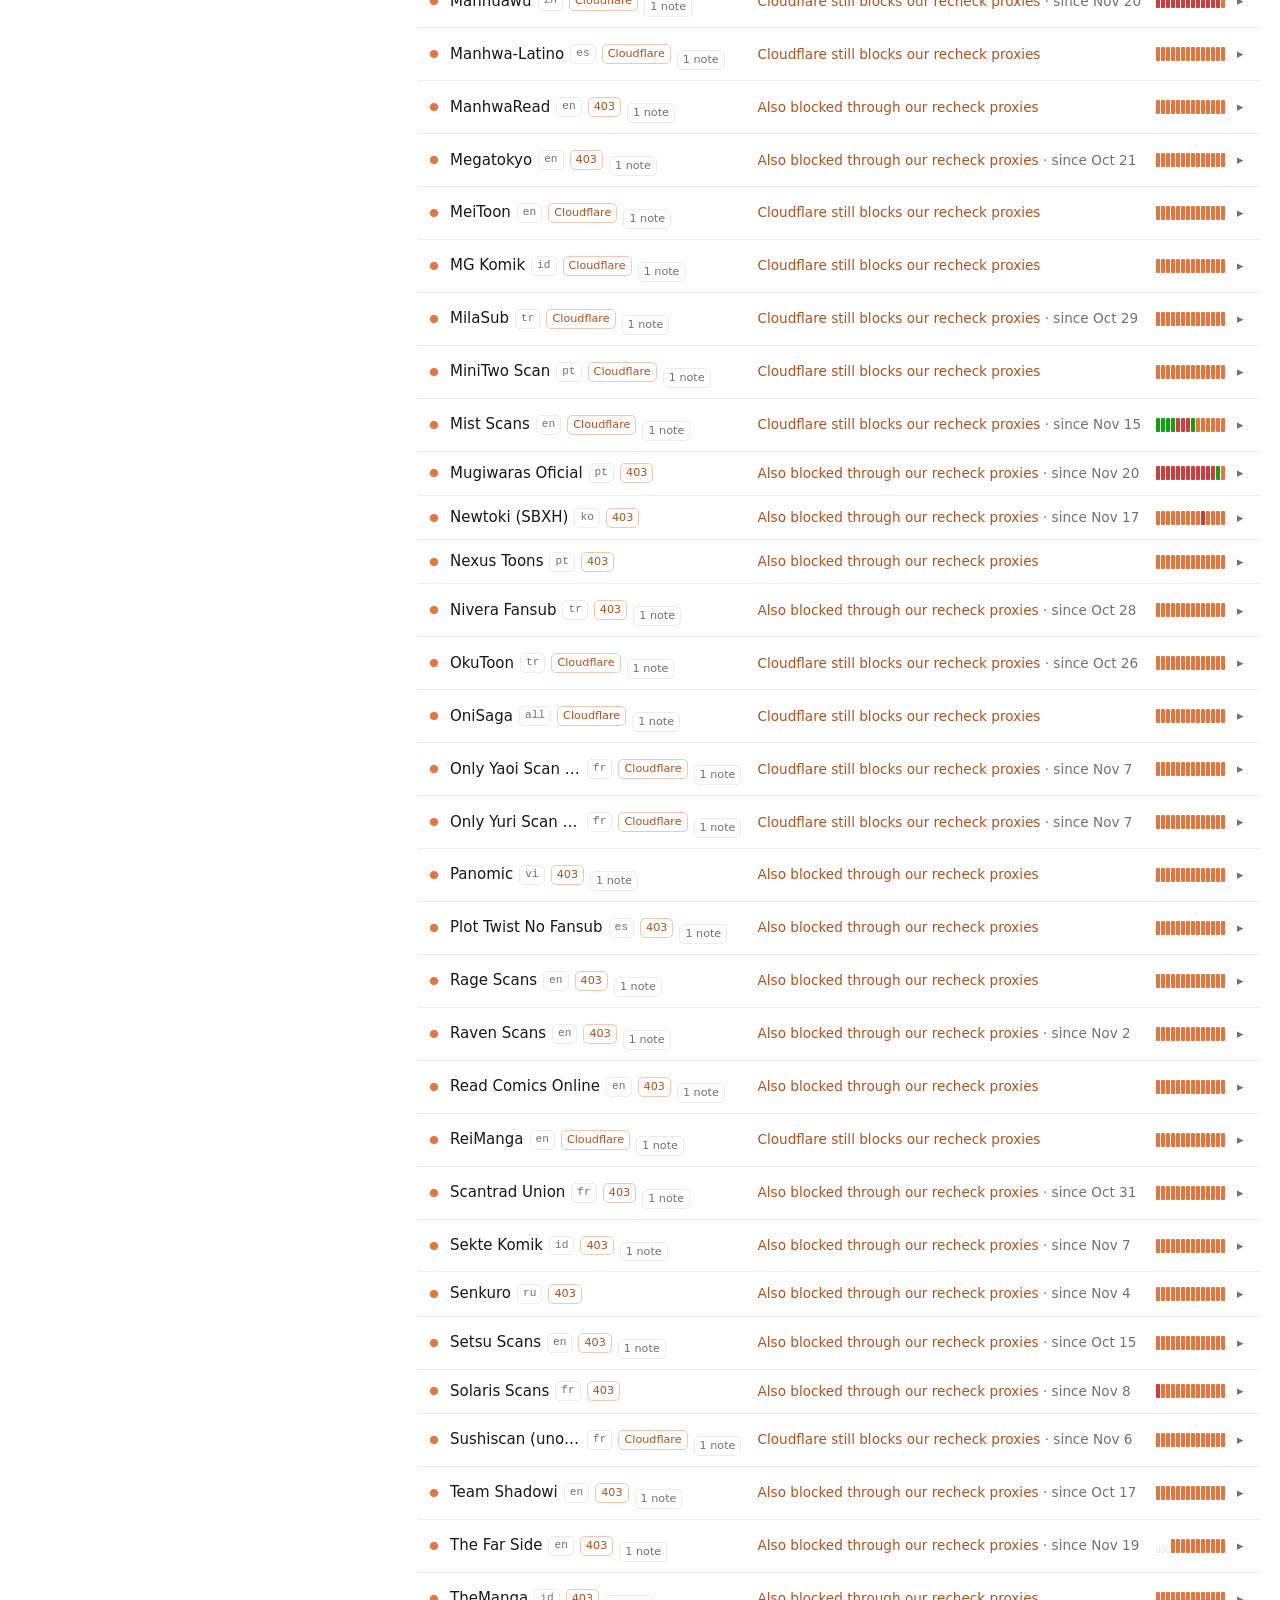
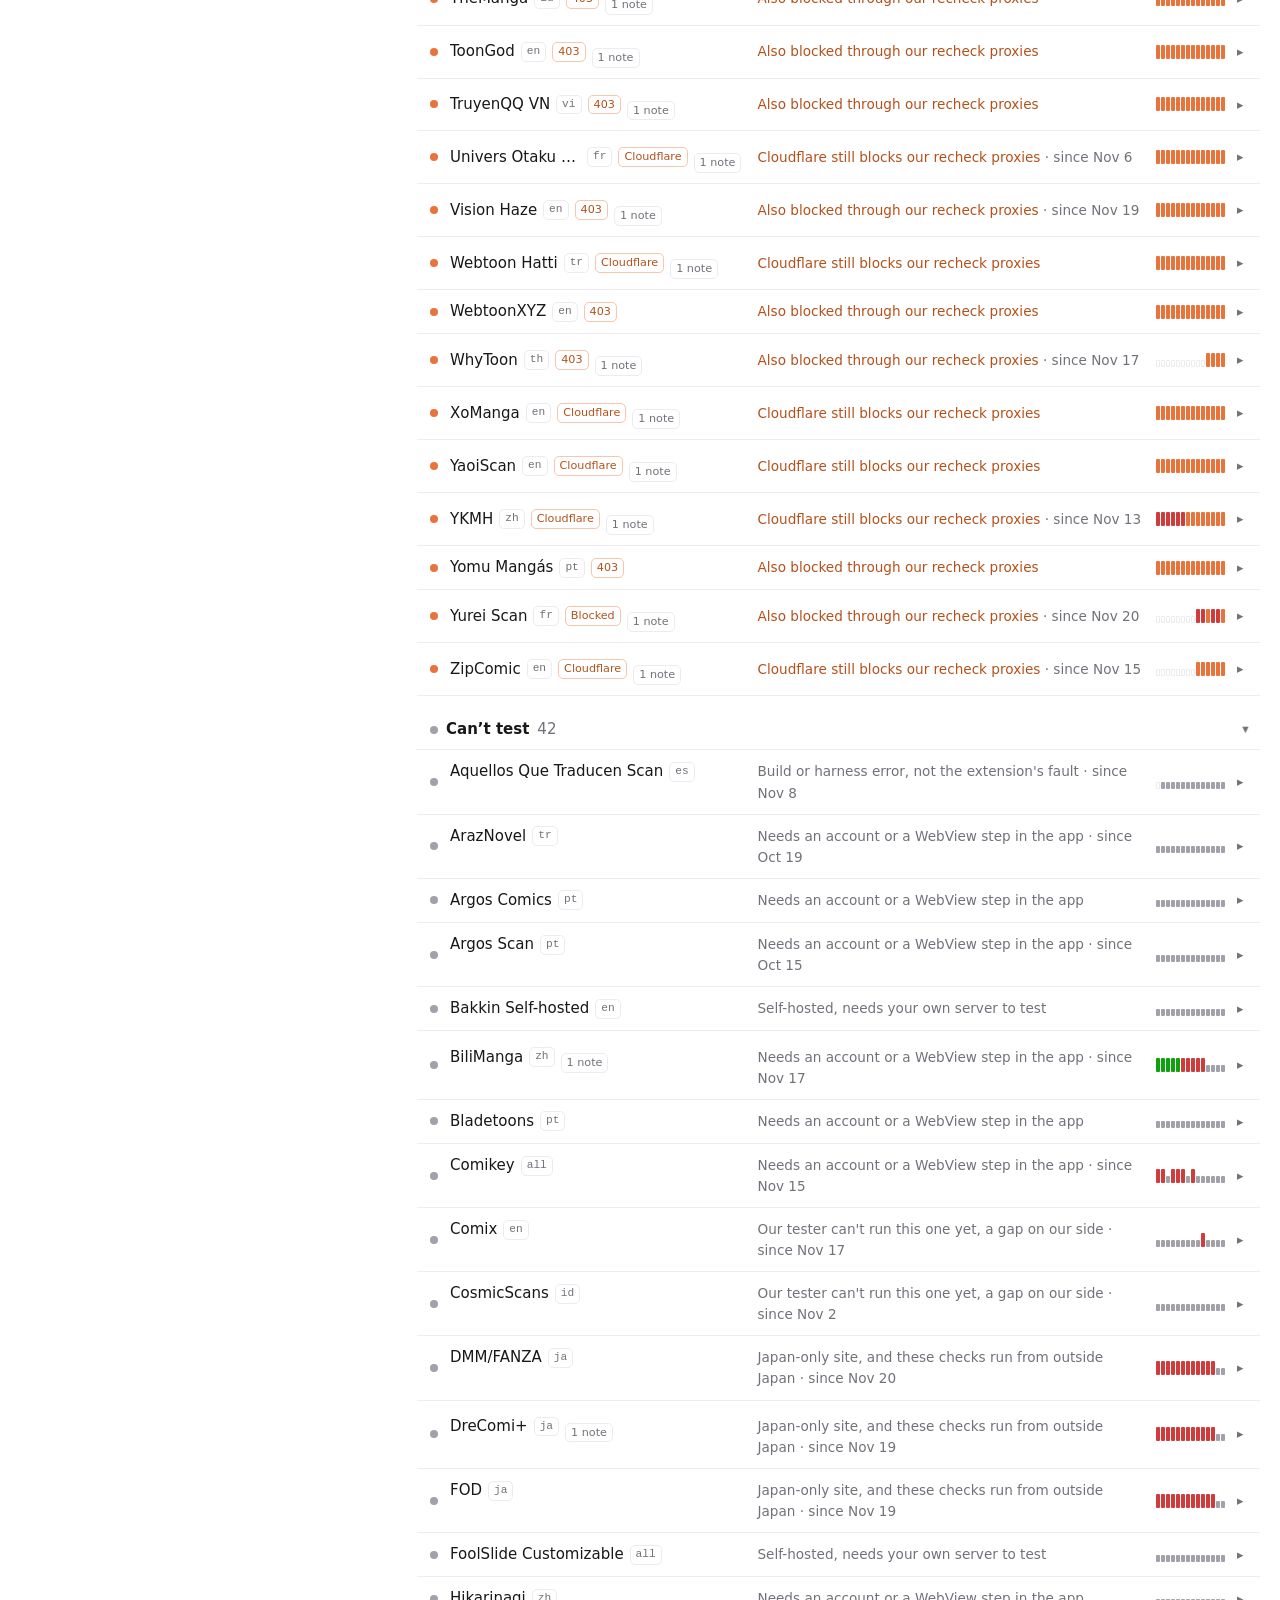
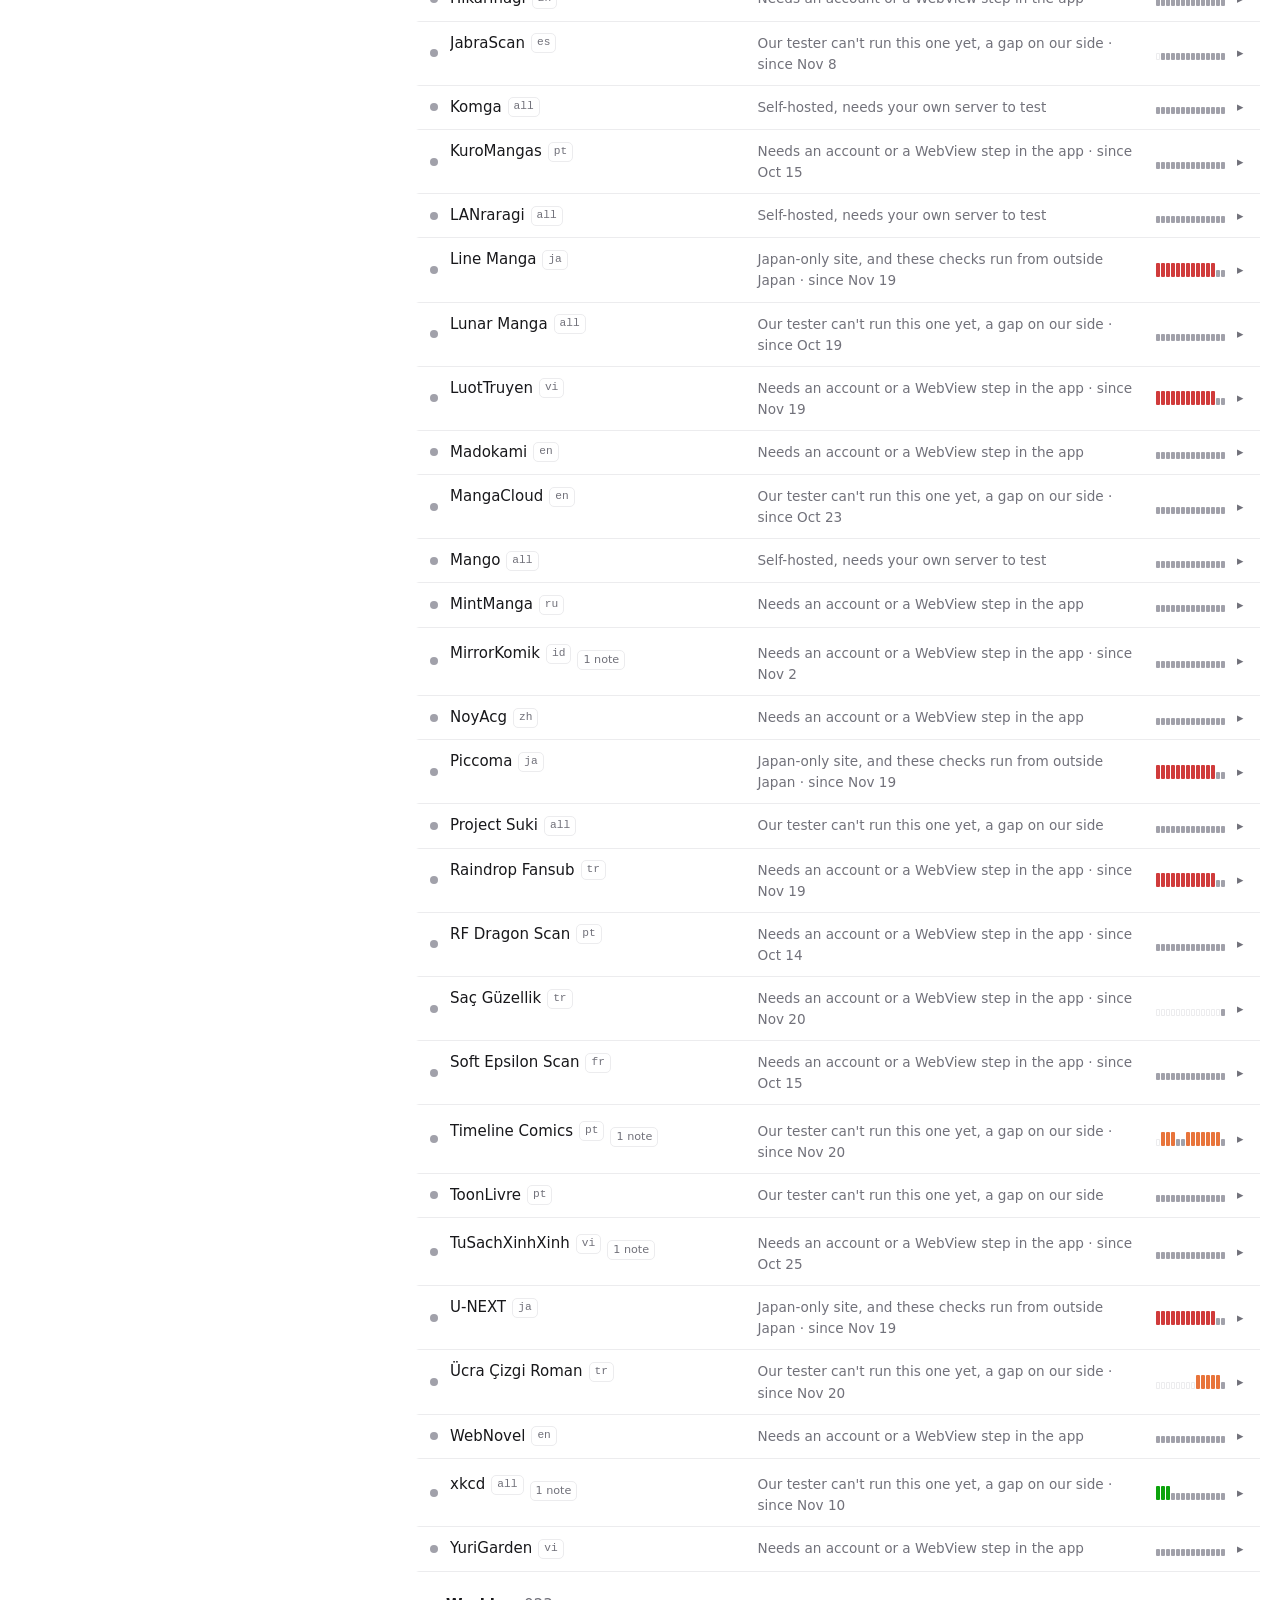
==== commit da4f4320: "deploy: 406cfbafb828fa42461131f1fcdddcafce51ffc3" ====
--- a/index.html
+++ b/index.html
@@ -8,13 +8,16 @@
 <meta name="theme-color" content="#101012" media="(prefers-color-scheme: dark)">
 <meta name="description" content="Daily status of every keiyoushi 1.6 extension">
 <title>keiyoushi extension status</title>
-<link rel="stylesheet" href="style.css?v=74e45a8141">
+<link rel="icon" href="favicon.svg" type="image/svg+xml">
+<link rel="icon" href="favicon-32.png" sizes="32x32" type="image/png">
+<link rel="apple-touch-icon" href="apple-touch-icon.png">
+<link rel="stylesheet" href="style.css?v=311c238e2b">
 </head>
 <body>
 <main>
 <aside class="side">
   <header>
-    <h1>keiyoushi extension status</h1>
+    <h1><img class="logo" src="favicon.svg" alt="" width="26" height="26">keiyoushi extension status</h1>
     <p class="muted small" id="meta">Loading…</p>
   </header>
 
@@ -26,7 +29,7 @@
       <span class="ptrack"><span class="pfill" id="pfill"></span></span>
     </div>
     <p class="note small">Results can be wrong: sites change, block automated checks or go down for a bit. Check in the
-      app before opening an issue. <a href="#about">How it’s checked</a></p>
+      app before opening an issue.</p>
   </section>
 
 
@@ -50,26 +53,13 @@
     </select>
   </div>
 
-  <details class="about small" id="about">
-    <summary>How it’s checked</summary>
-    <p>Each extension runs on a JVM harness, no phone. It loads popular, opens a manga and its chapter
-      list, loads the newest chapter, then downloads and decodes two pages through the extension’s own
-      client. Anything that fails gets one retry before it counts.</p>
-    <p><b>Partly working</b> means you can still read, but something else (search, latest updates) fails.
-      <b>Might be broken</b> means the site turned our checker away (Cloudflare, a 403, rate limiting), so
-      it could be the site blocking automated checks or the extension itself. The tag says which. The app
-      gets past most Cloudflare checks, so check there.
-      <b>Can’t test</b> means we couldn’t get a result at all, like a self-hosted source or one that needs an account.</p>
-    <p><b>Not checked yet</b> means today’s run hasn’t reached it; the last result is shown instead.
-      <b>Not supported</b> means the extension still uses the older 1.4 extension API, which this checker doesn’t run.</p>
-    <p><b>Notes</b> are things worth knowing that don’t stop reading, like a source repeating titles in its
-      lists or only some titles opening. Before an extension counts as not working, up to three titles get
-      a try, and every failure is checked once more at the end of the run.</p>
-    <p>Some of the checks (page 2 of lists, placeholder images) come from
+  <footer class="about small">
+    <p>Not affiliated with keiyoushi. Some checks (page 2 of lists, placeholder images) come from
       <a href="https://github.com/vetleledaal/keiyoushi-status">vetleledaal’s keiyoushi-status</a>.</p>
-    <p>The small bars on each row are the last two weeks of runs, newest on the right. This runs off main,
-      so it can be ahead of what’s published. Not affiliated with keiyoushi.</p>
-  </details>
+    <p>© 2026 keiyoushi-monitor contributors ·
+      <a href="https://github.com/hazptr/keiyoushi-monitor/blob/main/LICENSE">Apache License 2.0</a> ·
+      <a href="https://github.com/hazptr/keiyoushi-monitor">Source</a></p>
+  </footer>
 </aside>
 
 <div class="content">
@@ -86,6 +76,6 @@
 
 </div>
 </main>
-<script src="app.js?v=48bcbe3439"></script>
+<script src="app.js?v=4bb1c705bb"></script>
 </body>
 </html>
--- a/style.css
+++ b/style.css
@@ -174,9 +174,9 @@
 
 .empty { padding: 40px 0; text-align: center; }
 .about { margin-top: 20px; padding-top: 14px; border-top: 1px solid var(--line); color: var(--muted); }
-.about summary { cursor: pointer; width: fit-content; color: var(--fg); font-weight: 500; }
-.about p { margin: 10px 0 0; max-width: 64ch; }
-.about b { color: var(--fg); font-weight: 500; }
+.about a { color: inherit; }
+.about p { margin: 0 0 6px; }
+h1 .logo { width: 26px; height: 26px; border-radius: 6px; vertical-align: -5px; margin-right: 8px; }
 
 @media (max-width: 560px) {
   main { padding-top: 32px; }
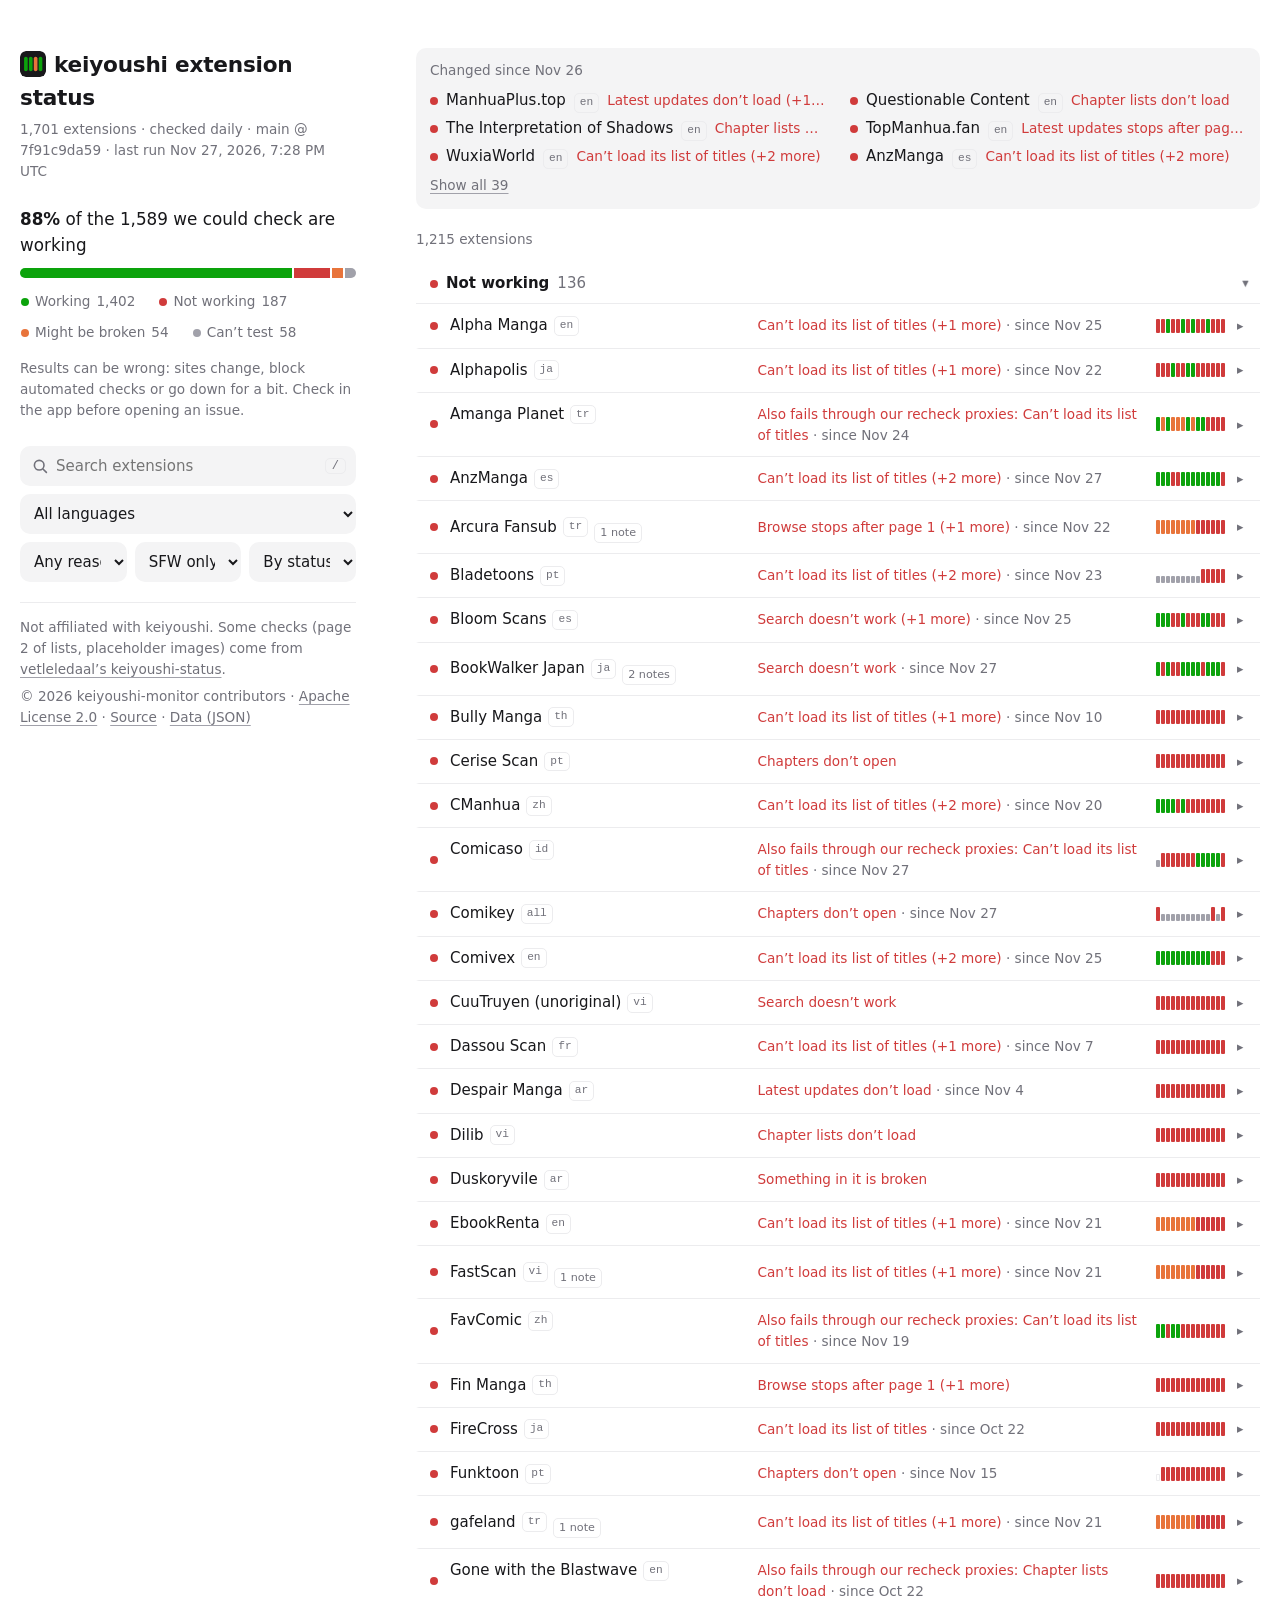
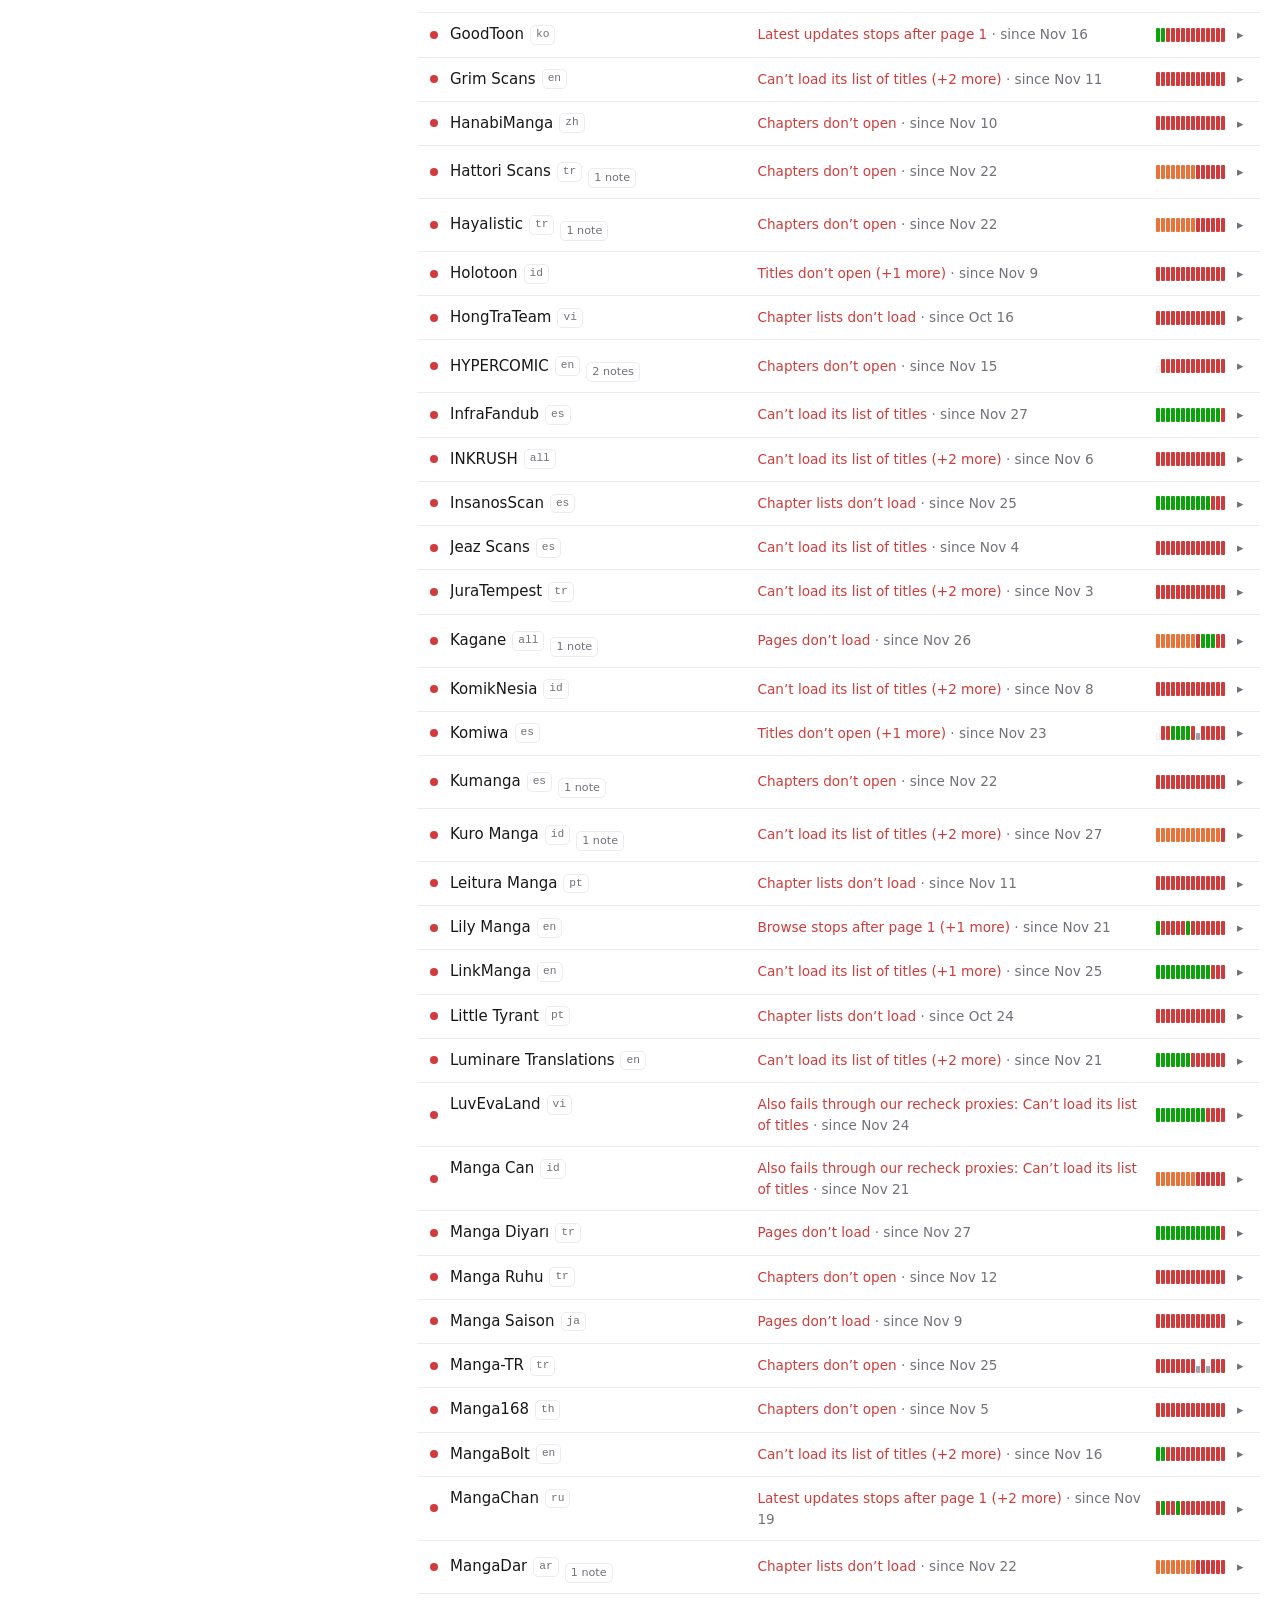
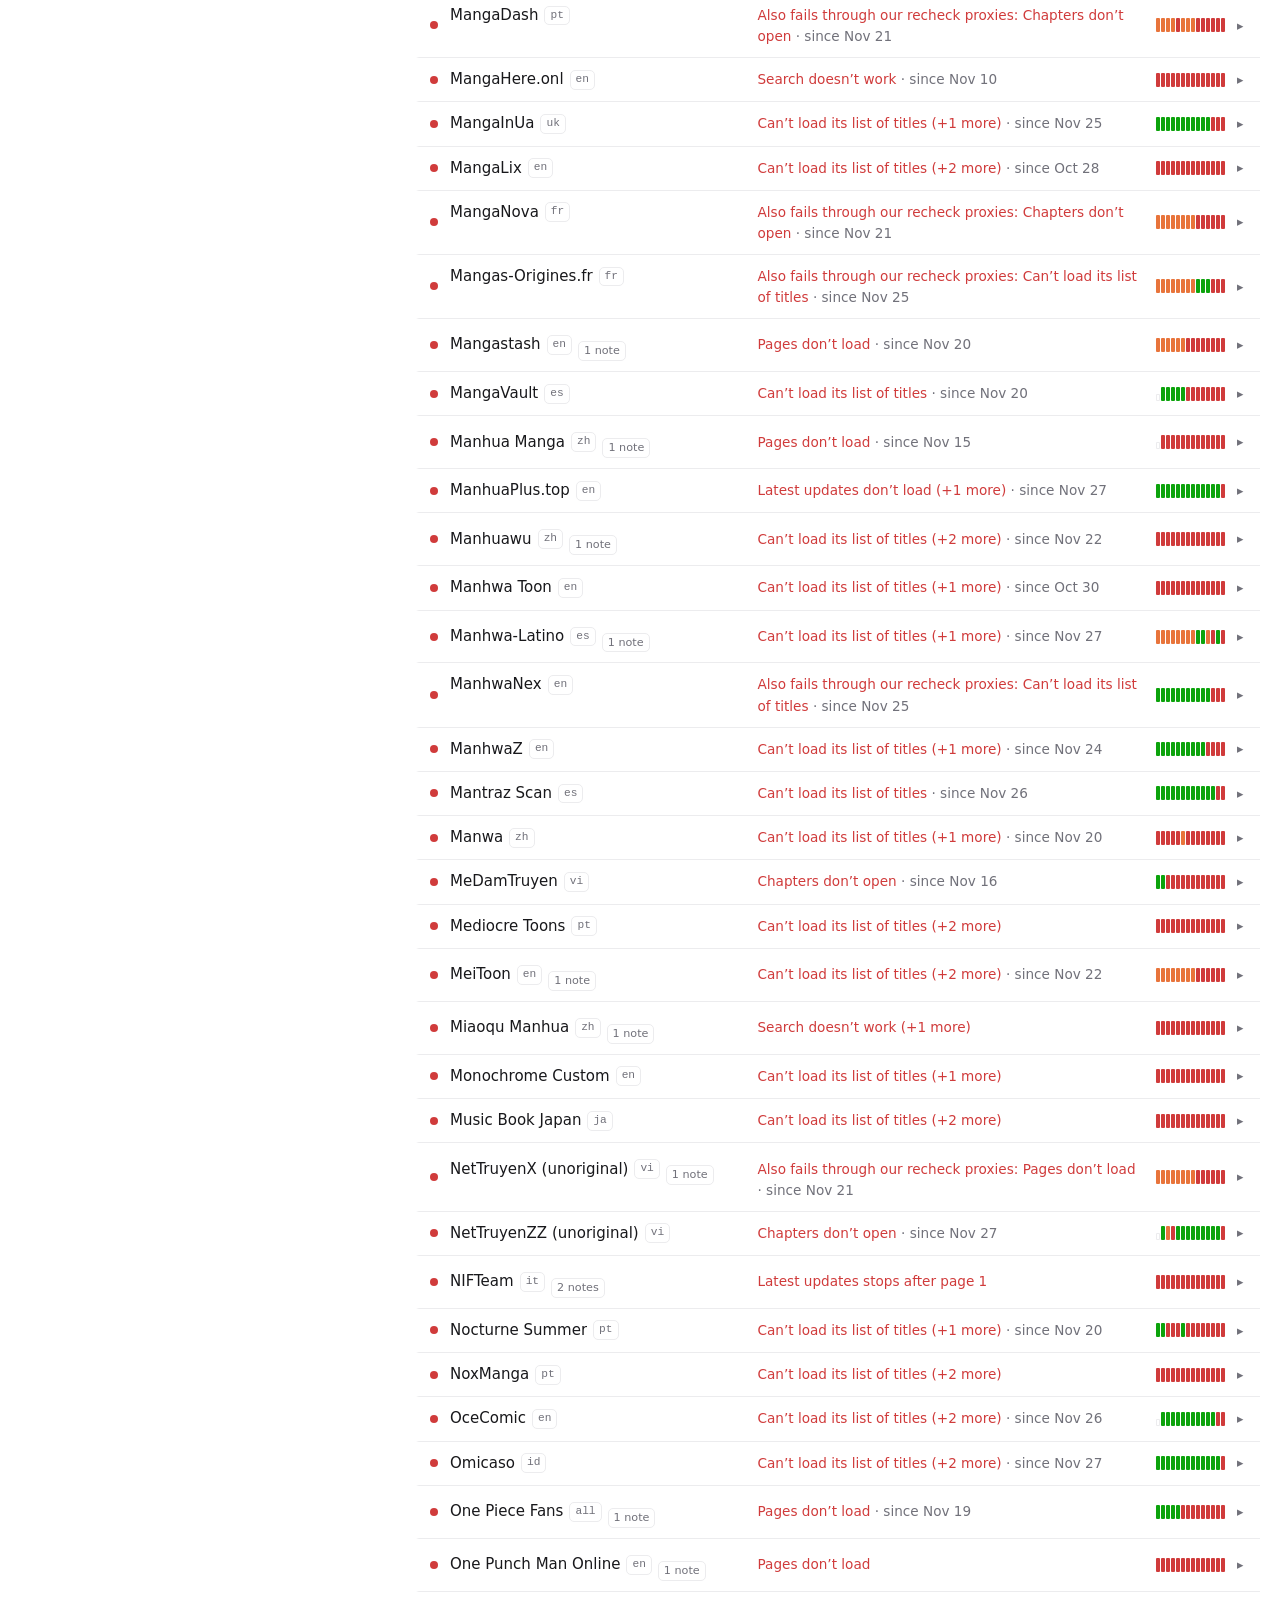
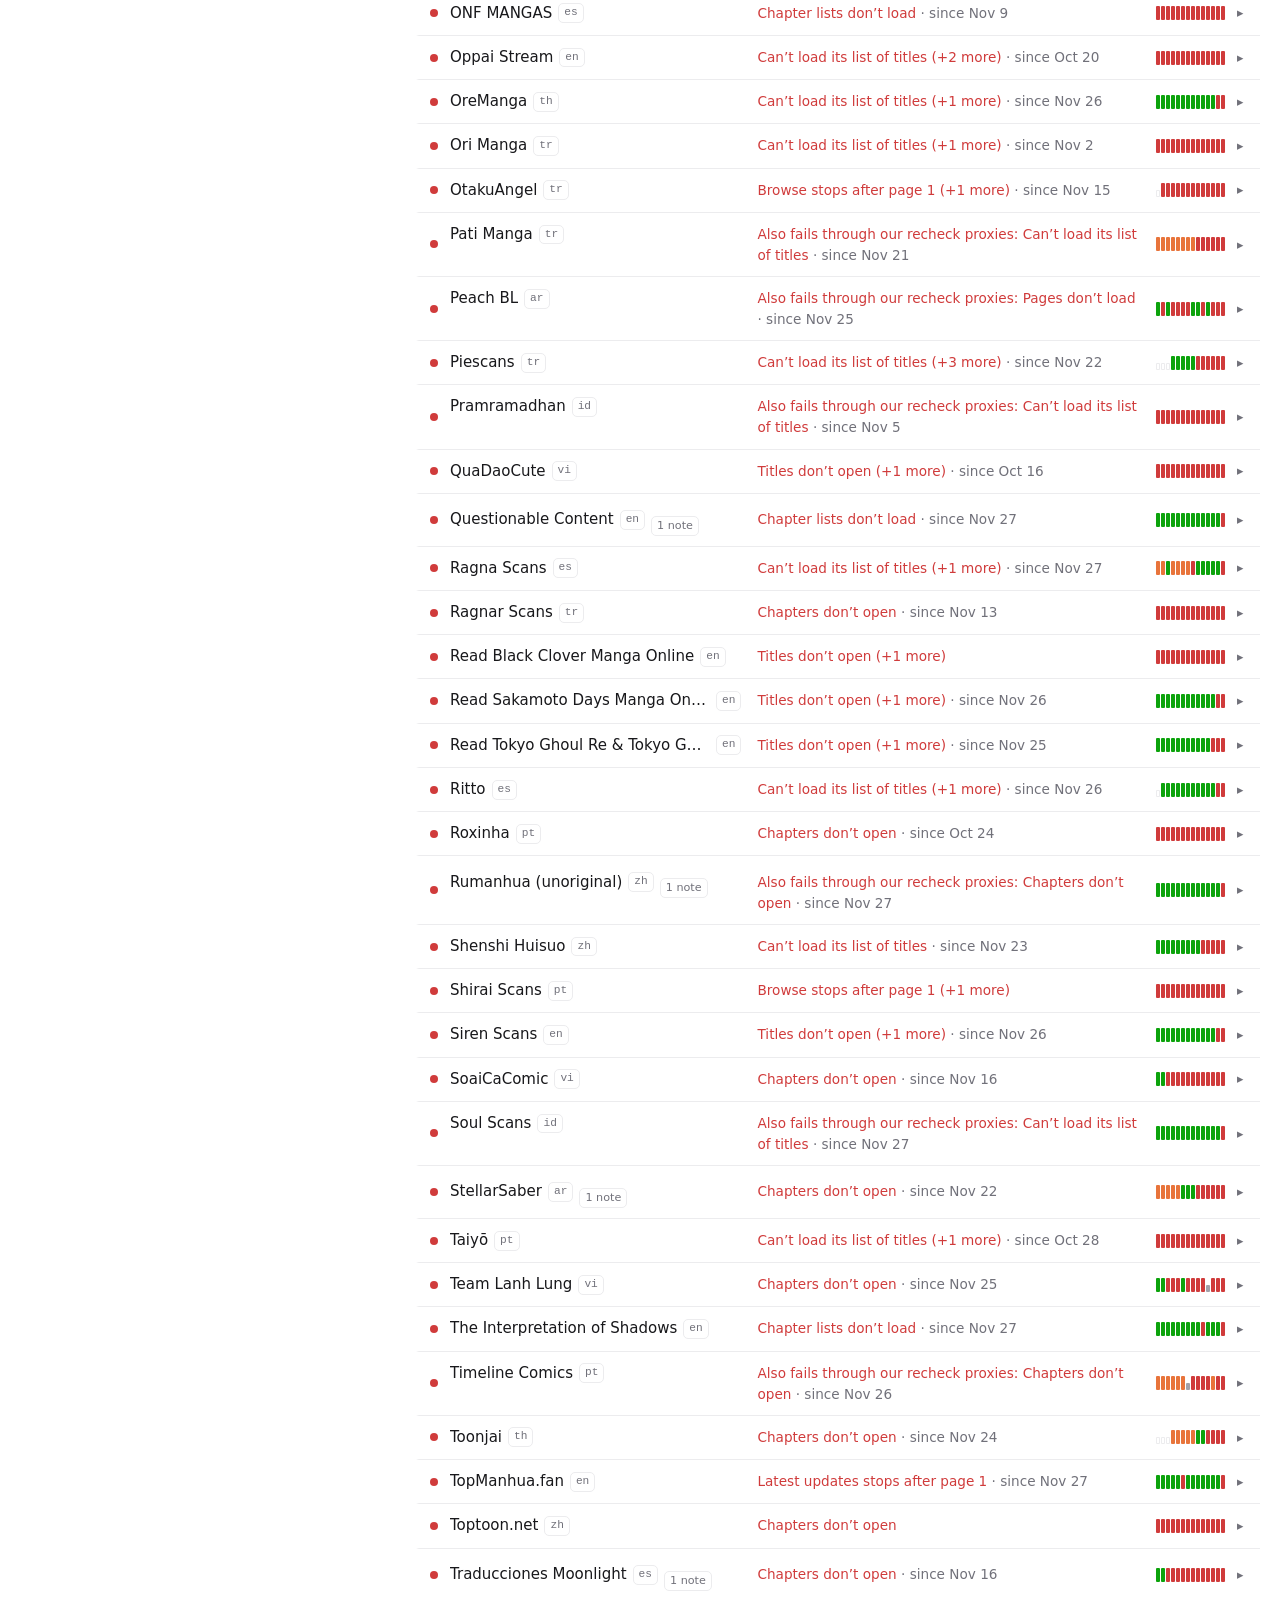
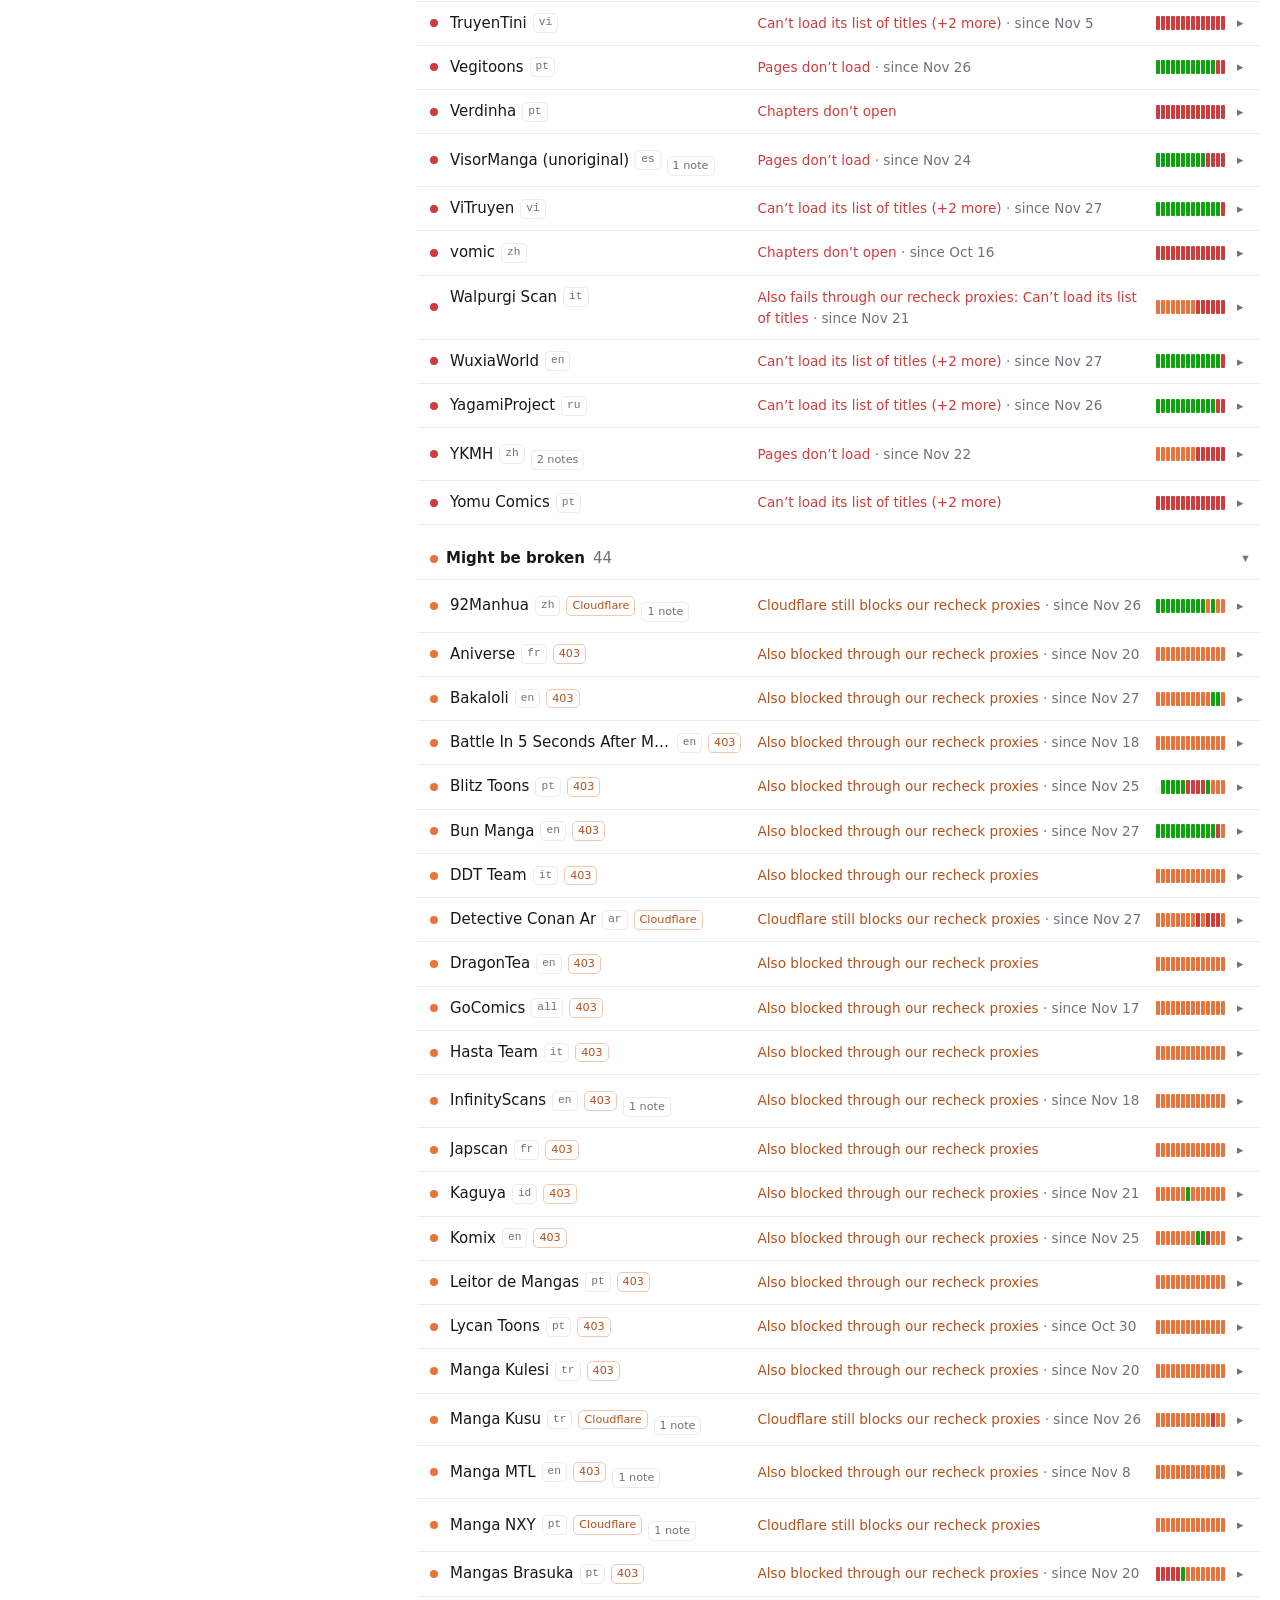
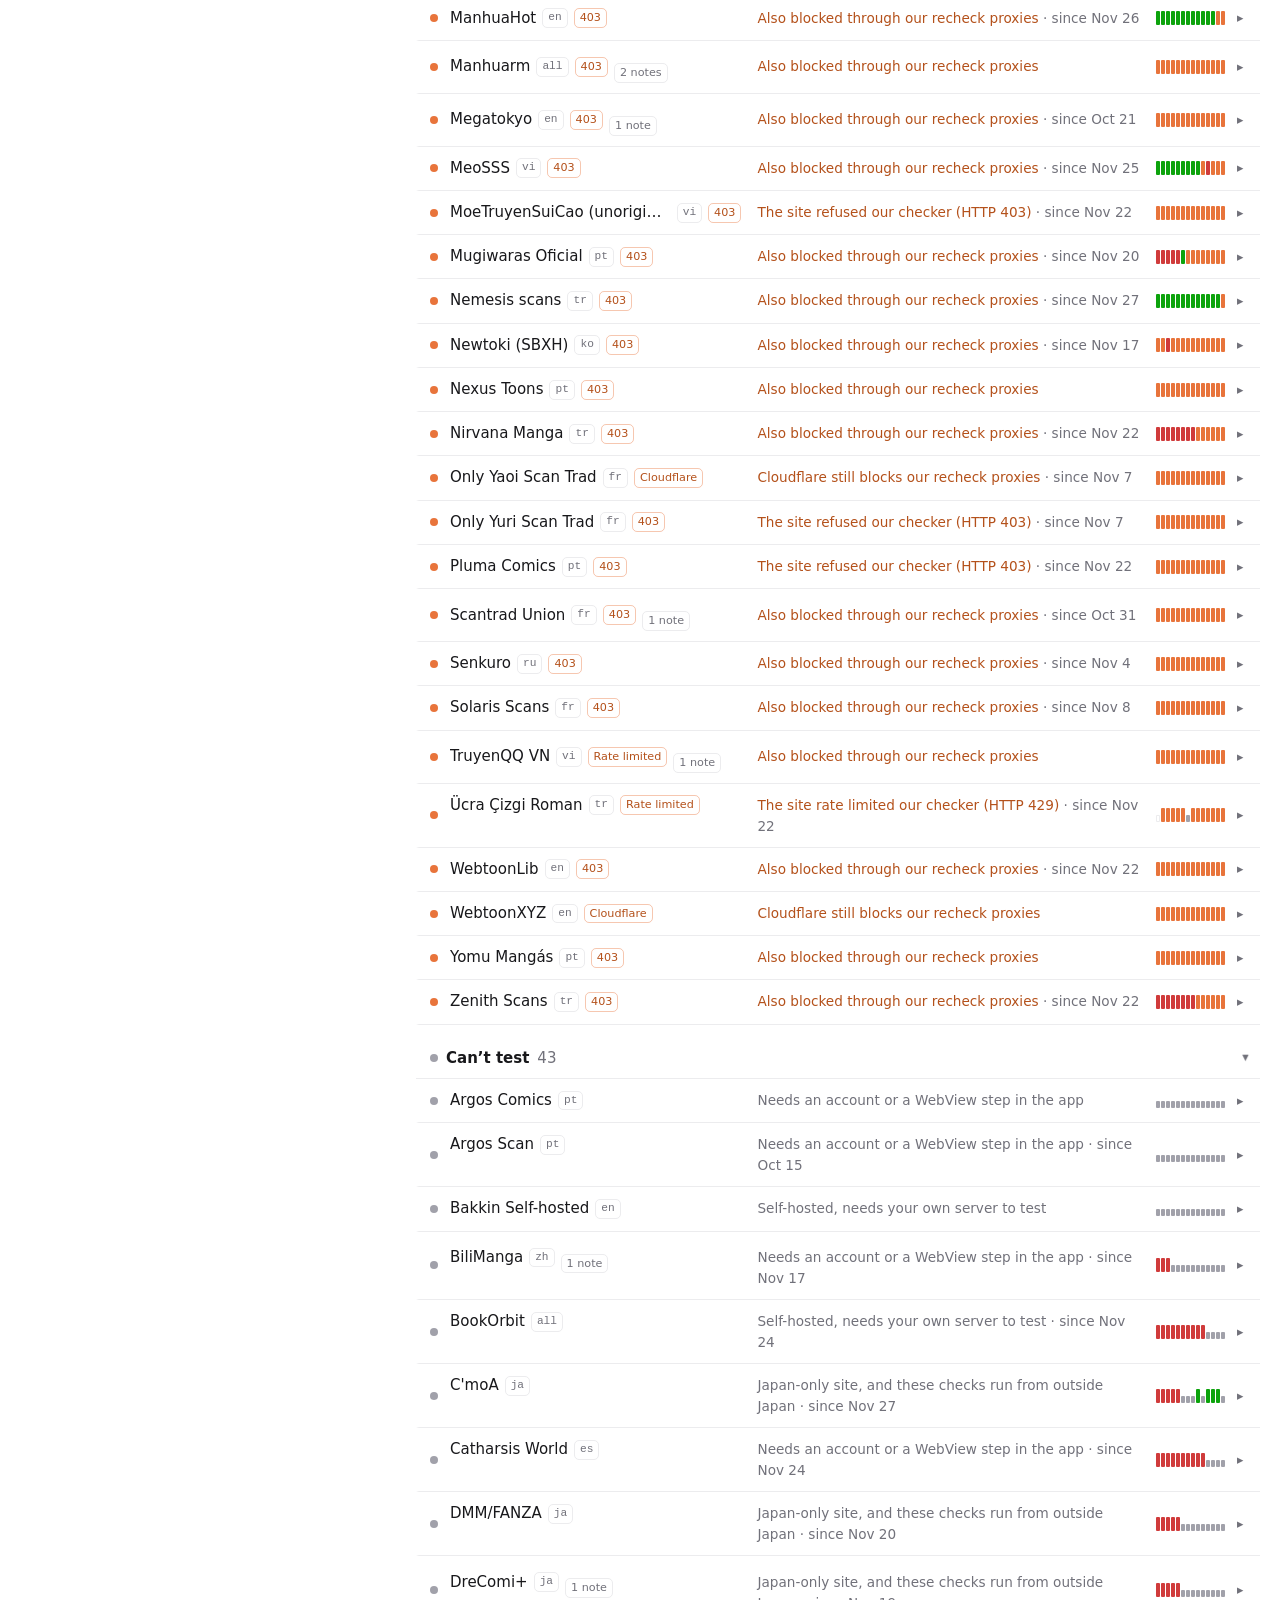
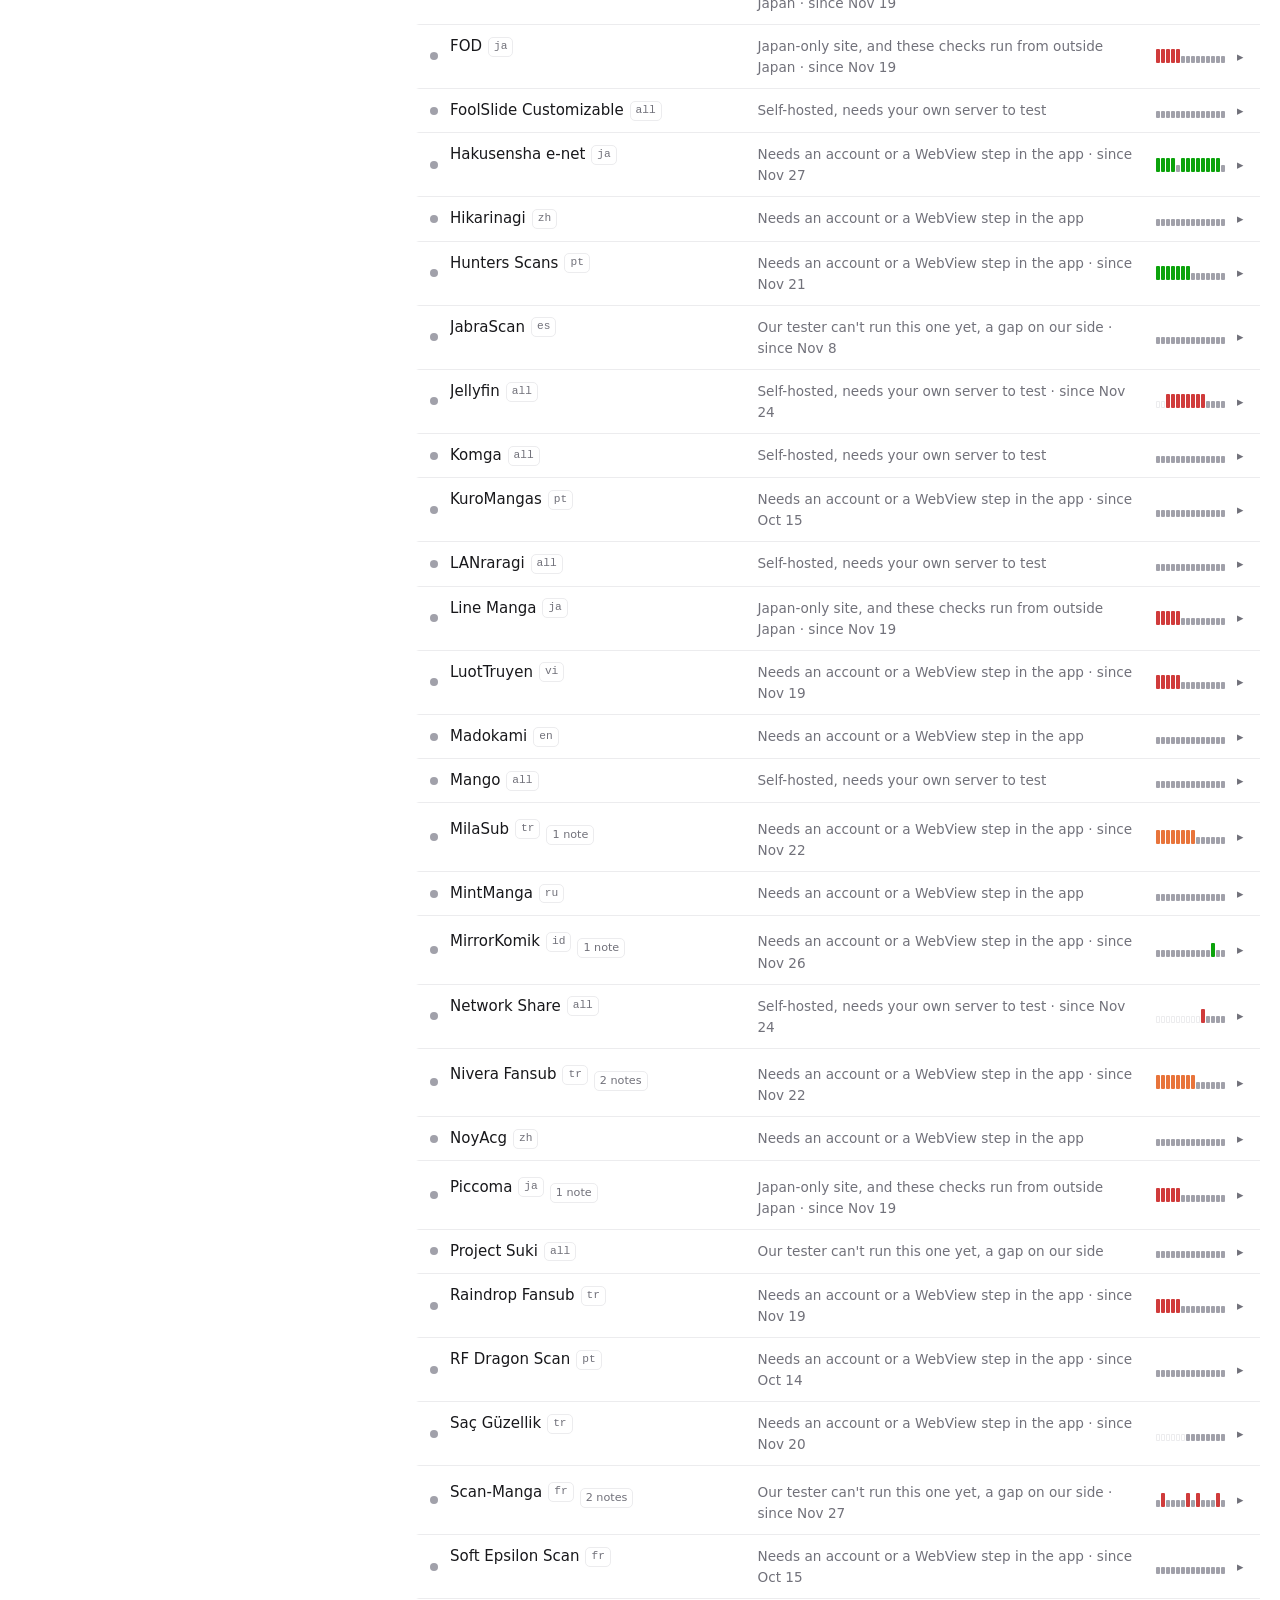
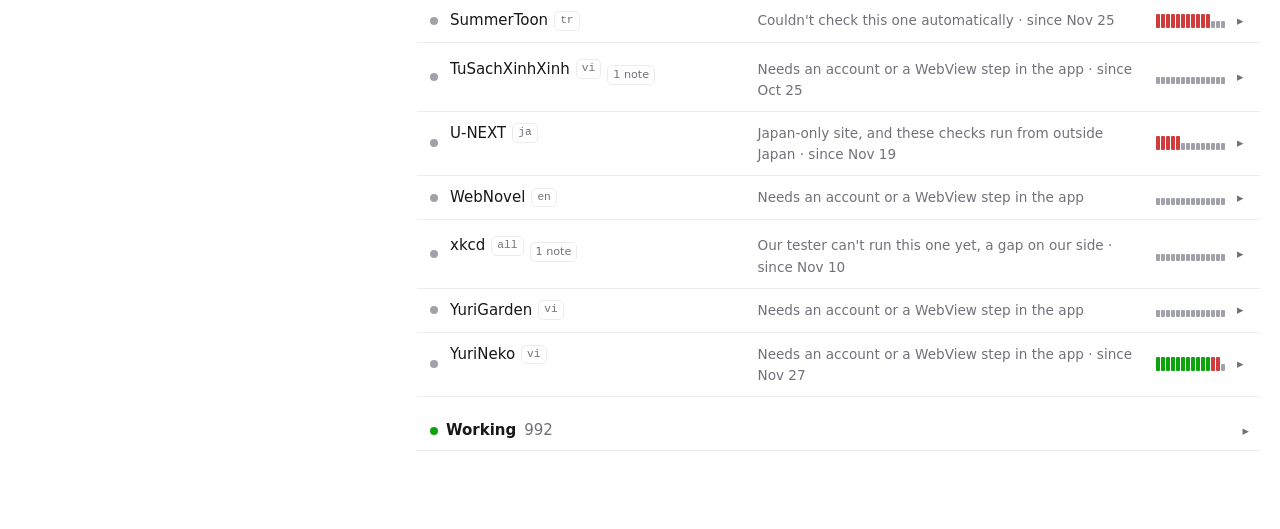
==== commit f949dc8d: "deploy: 3745d4439a18dc985a2b0eeec37835fe74a2e859" ====
--- a/index.html
+++ b/index.html
@@ -58,7 +58,8 @@
       <a href="https://github.com/vetleledaal/keiyoushi-status">vetleledaal’s keiyoushi-status</a>.</p>
     <p>© 2026 keiyoushi-monitor contributors ·
       <a href="https://github.com/hazptr/keiyoushi-monitor/blob/main/LICENSE">Apache License 2.0</a> ·
-      <a href="https://github.com/hazptr/keiyoushi-monitor">Source</a></p>
+      <a href="https://github.com/hazptr/keiyoushi-monitor">Source</a> ·
+      <a href="status.json">Data (JSON)</a></p>
   </footer>
 </aside>
 
@@ -76,6 +77,6 @@
 
 </div>
 </main>
-<script src="app.js?v=4bb1c705bb"></script>
+<script src="app.js?v=fac7e04c68"></script>
 </body>
 </html>
